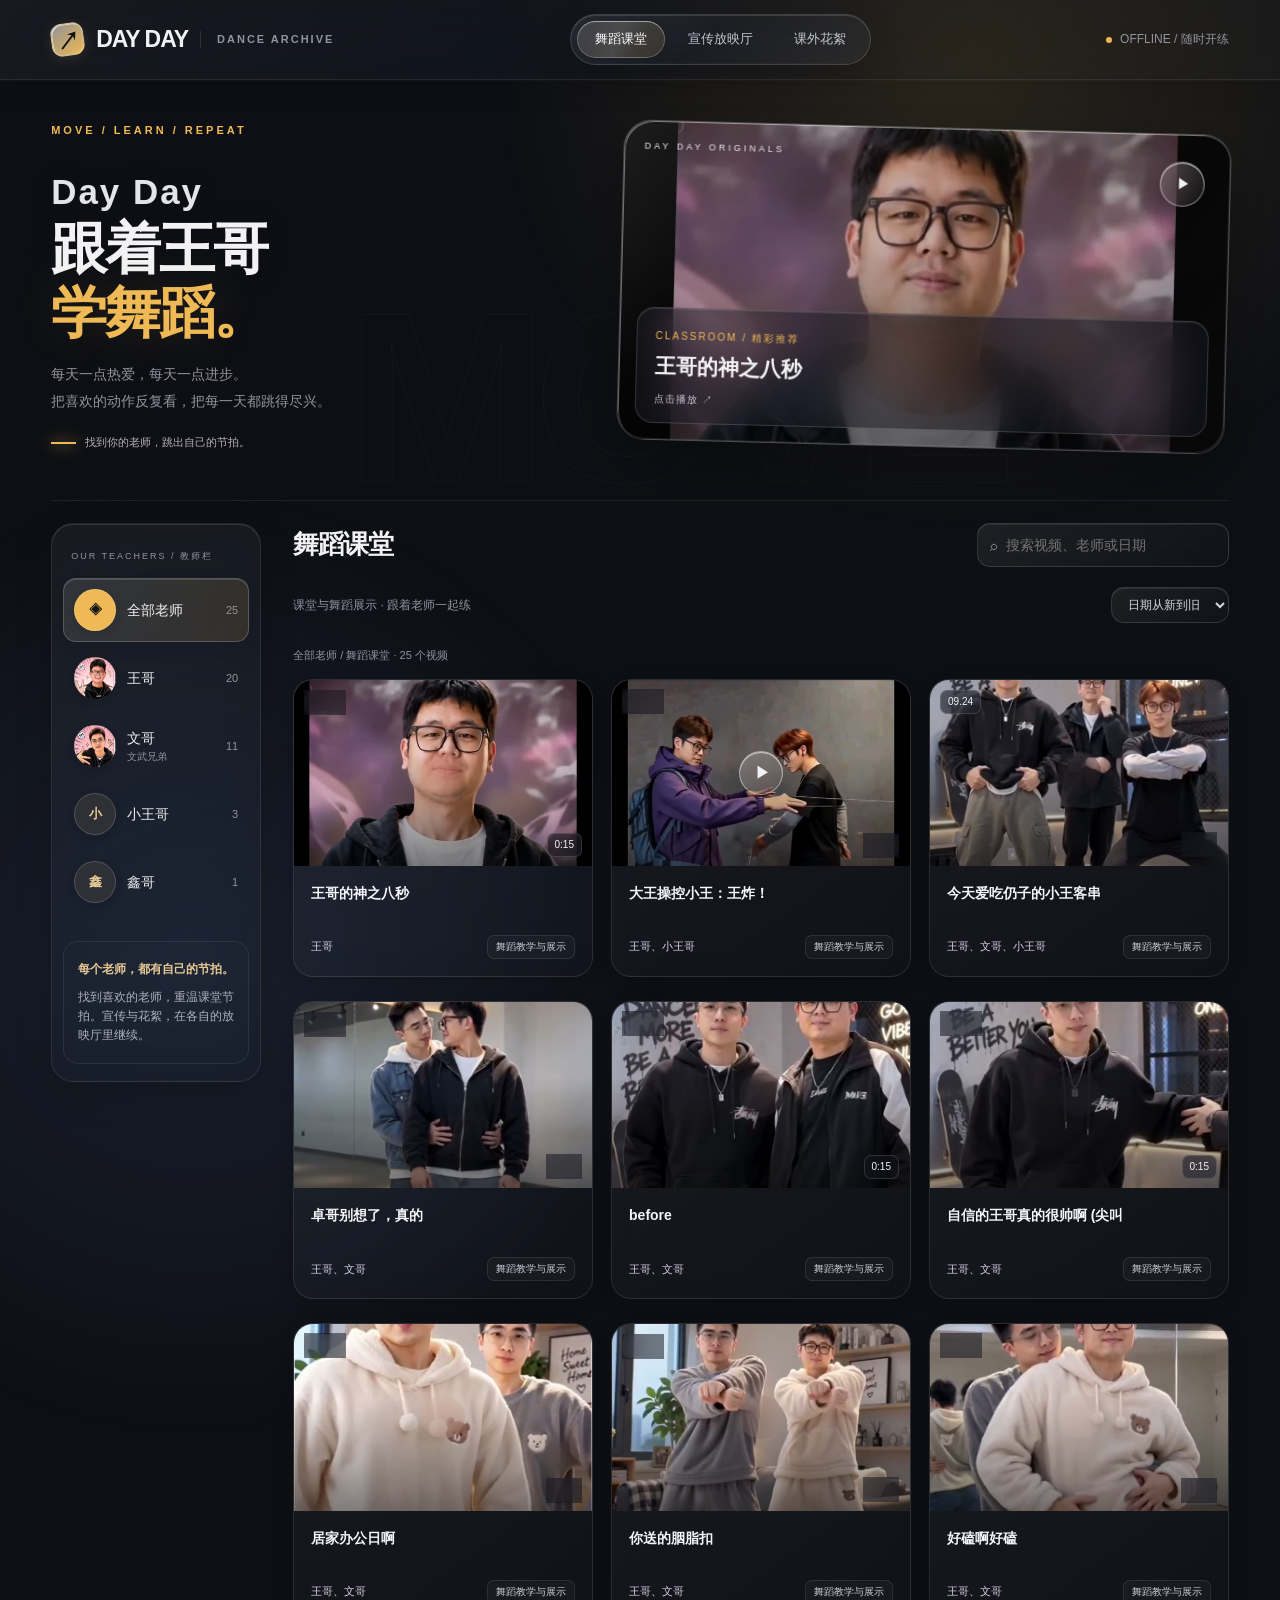
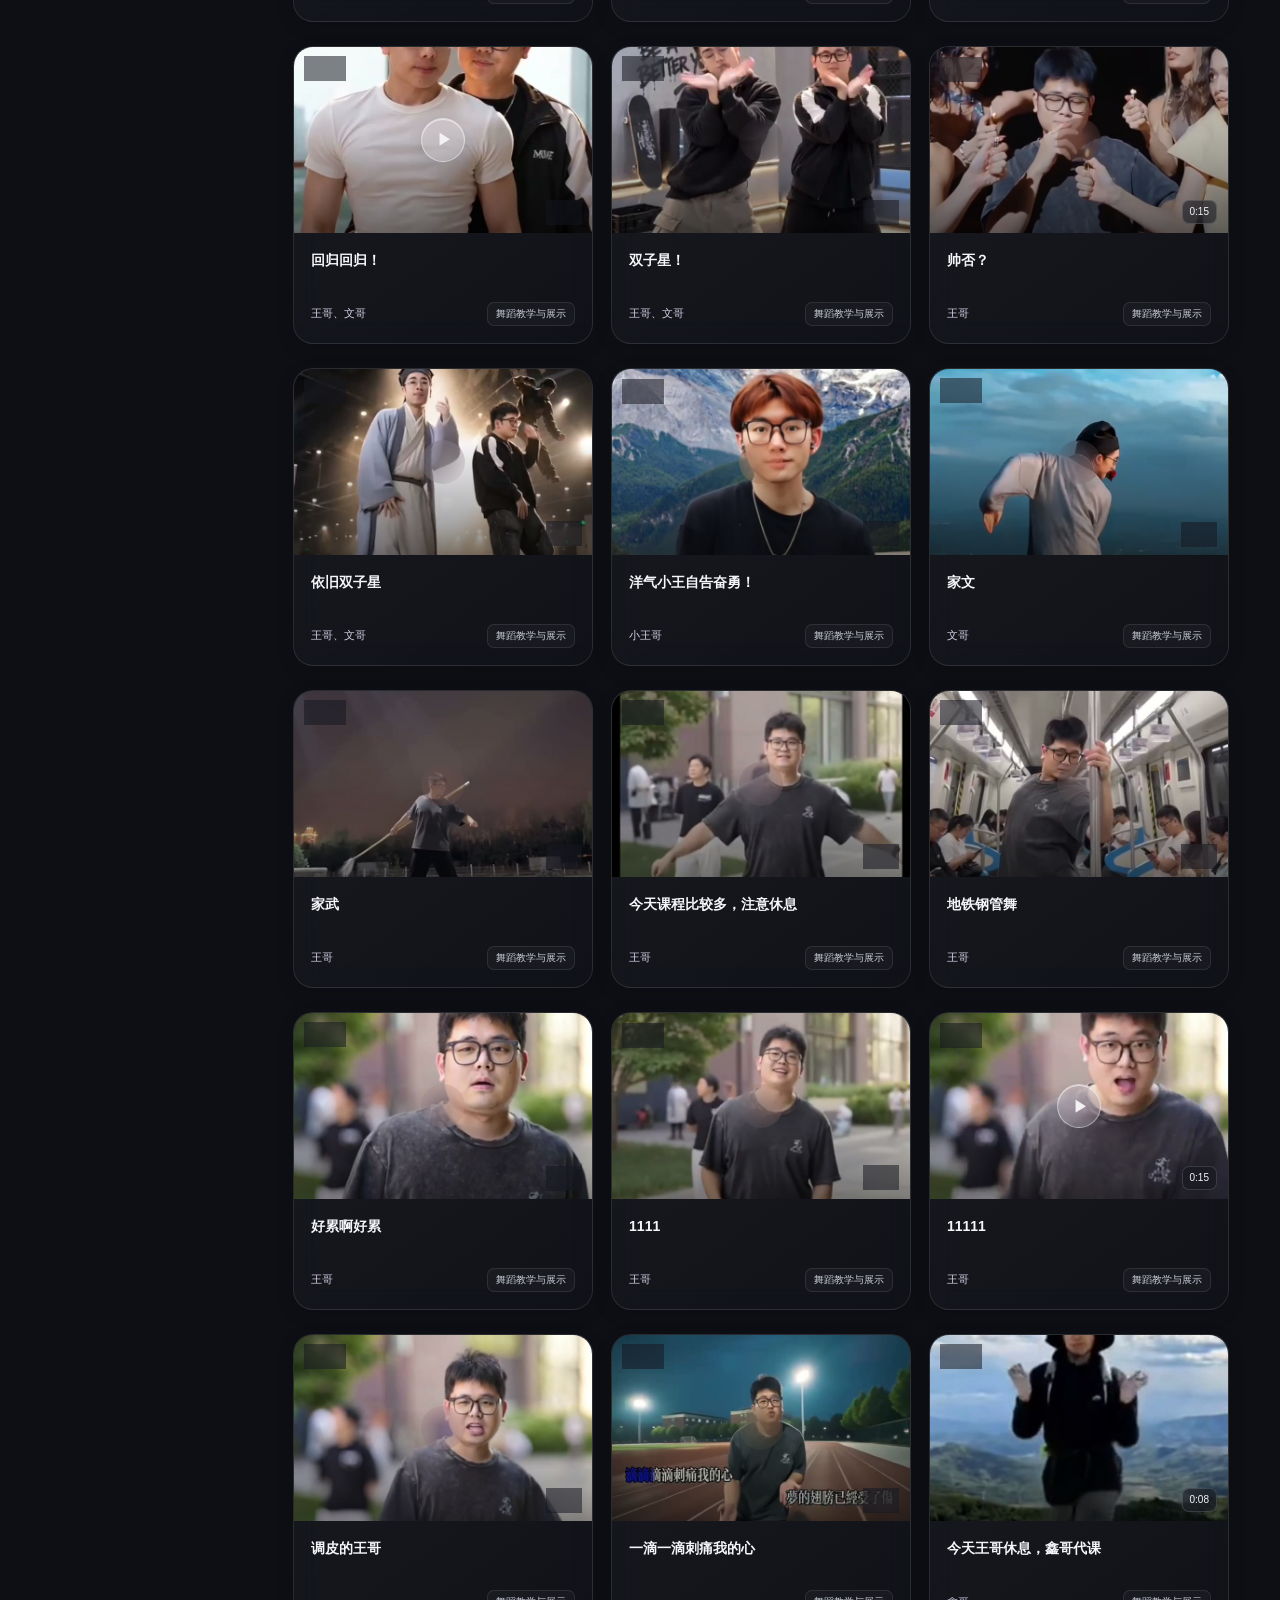
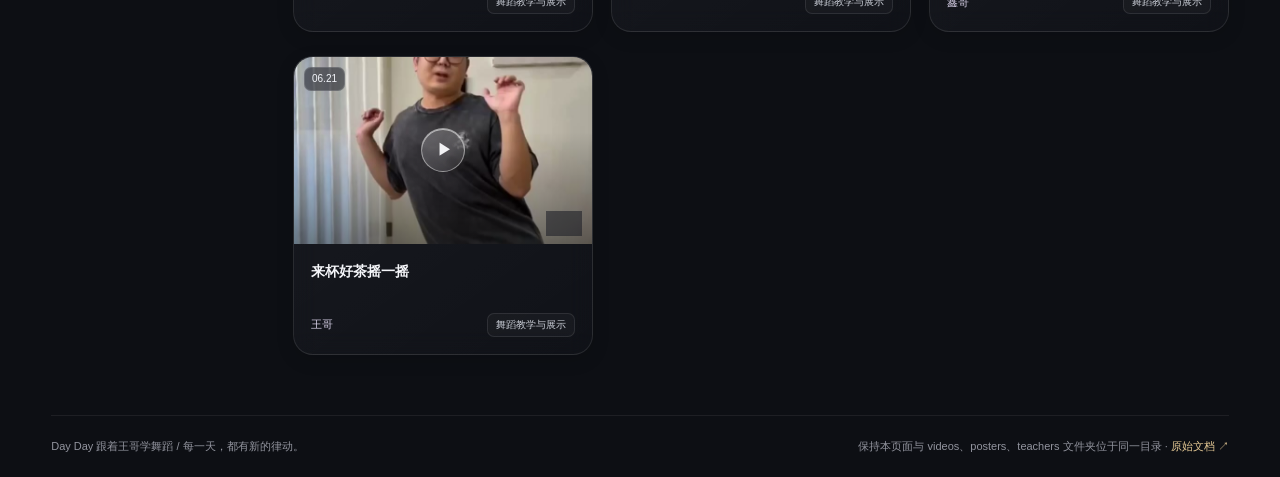
==== index.html @ 5b6cc255 "Add Day Day dance video website and media library" ====
<!doctype html>
<html lang="zh-CN"><head><meta charset="utf-8"><meta name="viewport" content="width=device-width,initial-scale=1,viewport-fit=cover"><meta name="theme-color" content="#101113"><title>Day Day 跟着王哥学舞蹈 · 视频合集</title>
<style>
:root{color-scheme:dark;--bg:#101113;--surface:#191a1e;--line:#303136;--muted:#92949e;--lime:#efb955;--purple:#e5c995}*{box-sizing:border-box}body{margin:0;background:var(--bg);color:#f2f2f4;font:14px/1.6 -apple-system,BlinkMacSystemFont,"PingFang SC","Microsoft YaHei",sans-serif}button,input,select{font:inherit}button,a,input,select{-webkit-tap-highlight-color:transparent}button{cursor:pointer}button:focus-visible,a:focus-visible,input:focus-visible,select:focus-visible{outline:2px solid var(--lime);outline-offset:4px}[hidden]{display:none!important}a{color:inherit;text-decoration:none}button{color:inherit}header{height:80px;border-bottom:1px solid var(--line);display:flex;align-items:center;justify-content:space-between;padding:0 4vw;gap:20px}.brand{font-size:23px;font-weight:900;letter-spacing:-1px;display:flex;align-items:center;gap:12px}.brand-mark{width:33px;height:33px;background:var(--lime);color:#101113;display:grid;place-items:center;transform:rotate(-8deg);border-radius:9px}.brand span:last-child{font-size:11px;letter-spacing:2px;color:var(--muted);border-left:1px solid var(--line);padding-left:16px}.offline{color:var(--muted);font-size:12px}.offline:before{content:"";display:inline-block;background:var(--lime);width:6px;height:6px;border-radius:50%;margin-right:8px;box-shadow:0 0 12px #efb95566}.shell{max-width:1500px;margin:auto;padding:0 4vw}.hero{display:grid;grid-template-columns:1.3fr 1fr;min-height:350px;align-items:center;gap:40px;padding:44px 0}.eyebrow{color:var(--lime);font-size:11px;letter-spacing:3px;font-weight:700}.hero h1{font-size:clamp(40px,5.3vw,76px);line-height:1.12;letter-spacing:-3px;margin:18px 0}.hero h1 em{font-style:normal;color:var(--lime)}.hero p{color:var(--muted);font-size:14px}.hero-art{height:265px;position:relative;border:1px solid #444350;border-radius:20px;overflow:hidden;transform:rotate(2deg);background:#272330}.hero-art img{width:100%;height:100%;object-fit:cover;opacity:.7}.hero-art:after{content:"";position:absolute;inset:0;background:linear-gradient(0deg,#121117dd,transparent 80%)}.art-label{position:absolute;left:23px;bottom:20px;z-index:1}.art-label small{color:var(--lime);letter-spacing:2px}.art-label strong{display:block;font-size:24px}.art-sticker{position:absolute;right:18px;top:18px;z-index:1;background:var(--lime);color:#101113;border-radius:50%;width:69px;height:69px;display:grid;place-content:center;text-align:center;line-height:1.15;font-weight:900;transform:rotate(10deg)}.art-sticker b{font-size:24px}.workspace{display:grid;grid-template-columns:210px minmax(0,1fr);gap:32px;padding:22px 0 60px;border-top:1px solid var(--line)}aside{align-self:start;position:sticky;top:24px}.side-title{color:var(--muted);font-size:10px;letter-spacing:2px;margin:8px 0 15px}.teacher{width:100%;display:flex;align-items:center;gap:11px;border:1px solid transparent;background:transparent;border-radius:10px;padding:10px;text-align:left;margin:4px 0}.teacher:hover{background:#ffffff08}.teacher.active{background:#efb95510;border-color:#efb95555}.avatar{display:grid;place-items:center;width:34px;height:34px;border-radius:50%;background:#2e3036;color:var(--purple);font-size:13px;font-weight:800;flex-shrink:0}.teacher.active .avatar{background:var(--lime);color:#151713}.teacher .count{margin-left:auto;color:var(--muted);font-size:11px}.side-note{margin-top:27px;padding:18px 14px;border:1px solid var(--line);border-radius:12px;color:var(--muted);font-size:12px}.side-note strong{color:var(--purple);display:block;margin-bottom:8px}.side-note p{margin:0}.library-head{display:flex;align-items:center;justify-content:space-between;gap:20px;margin-bottom:20px}.library-head h2{font-size:24px;letter-spacing:-1px;margin:0}.library-head h2 small{font-weight:400;color:var(--muted);font-size:12px;letter-spacing:0;margin-left:10px}.search{background:var(--surface);border:1px solid var(--line);border-radius:8px;display:flex;align-items:center;padding:0 12px;gap:9px;color:var(--muted)}.search input{width:210px;padding:10px 0;background:none;border:0;color:white;outline:none}.filters{display:flex;align-items:center;justify-content:space-between;gap:12px;margin-bottom:24px;flex-wrap:wrap}.chips{display:flex;gap:7px;flex-wrap:wrap}.chip{border:1px solid var(--line);background:transparent;border-radius:7px;padding:6px 12px;font-size:12px;color:#b8b9c1}.chip:hover{border-color:#757680}.chip.active{background:var(--lime);border-color:var(--lime);color:#161812;font-weight:700}.sort{background:var(--surface);border:1px solid var(--line);padding:6px 9px;border-radius:7px;color:#b8b9c1;font-size:12px}.results{display:flex;justify-content:space-between;color:var(--muted);font-size:11px;margin-bottom:14px}.text-btn{background:none;border:0;color:var(--purple);padding:0;font-size:12px}.grid{display:grid;grid-template-columns:repeat(3,minmax(0,1fr));gap:24px 18px}.card{min-width:0;background:var(--surface);border:1px solid #ffffff0c;border-radius:12px;overflow:hidden;transition:transform .2s,border-color .2s}.card:hover{transform:translateY(-4px);border-color:#efb95566}.thumbnail{position:relative;aspect-ratio:16/10;background:#24252a}.launch{width:100%;height:100%;display:block;border:0;padding:0;background:none;position:relative;overflow:hidden}.launch img{display:block;width:100%;height:100%;object-fit:cover;transition:transform .4s}.launch:hover img{transform:scale(1.05)}.launch:after{content:"";position:absolute;inset:0;background:linear-gradient(0deg,#0007,transparent 60%)}.play{position:absolute;left:50%;top:50%;transform:translate(-50%,-50%);display:grid;place-items:center;width:44px;height:44px;background:#10111399;border:1px solid #ffffff80;border-radius:50%;backdrop-filter:blur(6px);z-index:1;font-size:16px;padding-left:3px}.launch:hover .play{background:var(--lime);color:#111;border-color:var(--lime)}.duration{position:absolute;right:10px;bottom:9px;background:#0009;border-radius:4px;padding:1px 6px;font-size:10px;pointer-events:none}.date-label{position:absolute;left:10px;top:10px;border-radius:4px;background:#0009;padding:2px 7px;font-size:10px;pointer-events:none}.fav{position:absolute;right:9px;top:9px;z-index:2;background:#16171bad;border:1px solid #ffffff30;width:29px;height:29px;border-radius:50%;font-size:15px}.fav.saved{background:var(--lime);color:#141610;border-color:var(--lime)}.card-body{padding:14px}.card h3{font-size:14px;margin:0 0 10px;white-space:nowrap;overflow:hidden;text-overflow:ellipsis;font-weight:600}.card-bottom{display:flex;justify-content:space-between;align-items:center;gap:5px;font-size:11px;color:var(--muted)}.teacher-tag{color:var(--purple)}.category-tag{background:#ffffff08;border:1px solid #ffffff0a;border-radius:4px;padding:1px 5px}.edit{border:0;background:none;color:var(--muted);padding:0;font-size:11px}.card details{border-top:1px solid var(--line);padding:9px 14px;color:var(--muted);font-size:11px}.card summary{cursor:pointer}.edit-fields{display:grid;gap:9px;margin-top:12px}.edit-fields label{display:flex;align-items:center;justify-content:space-between;gap:10px}.edit-fields select{max-width:140px;background:#25262c;border:1px solid #41424a;border-radius:4px;color:white;padding:4px;font-size:11px}.empty{padding:70px 20px;text-align:center;border:1px dashed var(--line);border-radius:12px;color:var(--muted)}.empty strong{display:block;color:white;font-size:20px;margin-bottom:10px}.storage-note{color:var(--muted);font-size:11px;margin-top:26px}footer{border-top:1px solid var(--line);padding:22px 0;color:var(--muted);font-size:11px;display:flex;justify-content:space-between;gap:20px}footer a{color:var(--purple)}dialog{padding:0;border:1px solid #44464e;border-radius:16px;background:#17181b;color:white;width:min(1000px,94vw);max-height:94vh}dialog::backdrop{background:#000d;backdrop-filter:blur(12px)}.modal-head{display:flex;align-items:center;justify-content:space-between;padding:16px 20px;gap:15px}.modal-head h2{margin:0;font-size:16px}.close{background:#ffffff0c;border:1px solid var(--line);border-radius:50%;width:32px;height:32px;font-size:21px}.modal-player{width:100%;max-height:66vh;background:black;display:block}.modal-foot{padding:15px 20px;display:flex;justify-content:space-between;align-items:center;gap:15px;color:var(--muted);font-size:12px}.modal-foot a{color:var(--lime)}.error{padding:18px;color:#ffcda9}.toast{position:fixed;bottom:25px;left:50%;transform:translateX(-50%);padding:10px 20px;border:1px solid #efb95588;background:#20251b;color:var(--lime);border-radius:30px;z-index:10;font-size:12px}@media(min-width:1450px){.grid{grid-template-columns:repeat(4,minmax(0,1fr))}}@media(max-width:1100px){.grid{grid-template-columns:repeat(2,minmax(0,1fr))}.workspace{grid-template-columns:175px minmax(0,1fr);gap:22px}.search input{width:150px}.hero{gap:25px}}@media(max-width:720px){header{height:64px}.brand{font-size:20px}.brand span:last-child{display:none}.hero{grid-template-columns:1fr;padding:30px 0;gap:20px}.hero h1{font-size:46px;letter-spacing:-2px}.hero-art{height:180px;transform:none}.workspace{grid-template-columns:1fr;gap:20px}aside{position:static}.teachers{display:flex;overflow-x:auto;gap:6px;padding-bottom:5px}.teacher{width:auto;flex-shrink:0;padding:7px 10px;margin:0;border-color:var(--line)}.avatar{width:25px;height:25px;font-size:11px}.teacher .count{margin-left:1px}.side-note,.side-title{display:none}.library-head{align-items:stretch;flex-direction:column;gap:12px}.search input{width:100%}.grid{gap:16px 12px}.card-body{padding:11px}.card h3{font-size:13px}.card-bottom{font-size:10px;flex-wrap:wrap}.hero p{font-size:12px}.offline{font-size:10px}.modal-foot{flex-wrap:wrap}footer{flex-direction:column;gap:6px}}@media(max-width:390px){.grid{grid-template-columns:1fr}}@media(prefers-reduced-motion:reduce){*{scroll-behavior:auto!important;transition:none!important;transform:none!important}}

body{background:radial-gradient(ellipse at 85% 8%,#72502522,transparent 40%),var(--bg)}.hero h1{font-size:clamp(38px,4.6vw,66px);line-height:1.14;letter-spacing:-2px}.hero-day{font-size:.62em;letter-spacing:1px;color:#ead6b4}.hero-art{border-color:#79613c;background:#2d2419}.teacher.active{background:#efb95510}.hero h1 em{background:linear-gradient(110deg,#ffe9b8,#efb955 60%,#c48a35);background-clip:text;-webkit-background-clip:text;color:transparent}.review-bar{display:flex;flex-wrap:wrap;align-items:center;gap:10px;margin-bottom:20px;padding:14px;border:1px solid #efb95533;border-radius:10px;background:#efb95507}.review-bar p{flex:1 1 230px;margin:0;color:var(--muted);font-size:12px}.review-bar strong{color:#e5c995}.review-actions{display:flex;gap:8px;flex-wrap:wrap}.video-id{font:10px/1.5 ui-monospace,monospace;letter-spacing:.4px;color:var(--muted);margin-bottom:6px}.results{gap:12px}.review-bar .chip[aria-pressed="true"]{background:var(--lime);color:#161812}

.avatar{overflow:hidden;width:42px;height:42px}.teacher-photo{width:100%;height:100%;object-fit:cover;object-position:center 30%;display:block}.teacher-name small{display:block;color:var(--muted);font-size:10px;font-weight:400}.teacher-name{line-height:1.5}.teacher-checks{border:0;padding:0;margin:0;display:grid;grid-template-columns:1fr 1fr;gap:7px}.teacher-checks legend{font-size:11px;color:var(--muted);margin-bottom:9px}.edit-fields .teacher-check{justify-content:flex-start;gap:7px;cursor:pointer;padding:7px 5px;border:1px solid var(--line);border-radius:6px;background:#ffffff04}.teacher-check:has(input:checked){border-color:#efb95580;background:#efb95510;color:#f4d19a}.teacher-check input{accent-color:var(--lime);width:14px;height:14px;margin:0;flex-shrink:0}.choice-avatar{width:25px;height:25px;border-radius:50%;overflow:hidden;display:grid;place-items:center;background:#33303a;color:var(--purple);flex-shrink:0}.selection-hint{font-size:10px;color:var(--muted)}.save-teachers{width:100%;padding:8px}.unconfirmed{font-size:9px;color:#c5a06b;white-space:nowrap}.teacher-tag{white-space:normal}@media(max-width:720px){.avatar{width:32px;height:32px}.teacher-checks{grid-template-columns:1fr}.teacher-name small{font-size:9px}}

.view-tabs{display:flex;gap:10px;margin:0 0 25px}.view-tabs .chip{padding:9px 18px}.view-tabs span{font-size:10px;margin-left:5px}.queue-heading{display:flex;justify-content:space-between;gap:15px;align-items:center;margin-bottom:22px}.queue-heading h2{margin:0;font-size:24px}.queue-heading p{color:var(--muted);font-size:12px;margin:5px 0}.classify-layout{display:grid;grid-template-columns:230px minmax(0,1fr);gap:20px}.review-queue{max-height:850px;overflow:auto;display:flex;flex-direction:column;gap:8px}.queue-item{display:flex;gap:10px;align-items:center;border:1px solid var(--line);background:var(--surface);border-radius:9px;padding:8px;text-align:left;width:100%}.queue-item.selected{border-color:var(--lime);background:#efb95512}.queue-item img{width:60px;height:55px;object-fit:cover;border-radius:5px;flex-shrink:0}.queue-item span{min-width:0}.queue-item small{display:block;color:var(--muted);font-size:10px}.queue-item strong{display:block;font-size:12px;overflow:hidden;white-space:nowrap;text-overflow:ellipsis;max-width:130px}.review-detail{padding:18px;border:1px solid var(--line);border-radius:12px;background:var(--surface);min-width:0}.review-detail video{width:100%;height:300px;max-height:45vh;background:#000;border-radius:8px;object-fit:contain}.review-detail h3{font-size:18px;margin:14px 0 4px}.review-teachers{border:0;padding:0;margin:20px 0}.review-teachers legend{font-weight:600;font-size:13px;margin-bottom:10px}.review-teachers legend small,.type-label small{color:var(--muted);font-size:11px;margin-left:8px}.review-teachers>div{display:grid;grid-template-columns:1fr 1fr;gap:8px}.review-teachers .teacher-check{display:flex;align-items:center;gap:9px;padding:10px;border:1px solid var(--line);border-radius:7px;cursor:pointer}.type-label{display:block;font-size:13px;font-weight:600;margin:18px 0 9px}.review-detail select,.custom-type input{background:#111215;border:1px solid #464037;border-radius:7px;padding:10px;color:#f4eee3;width:100%}.custom-type{display:flex;gap:8px;margin-top:10px}.custom-type input{min-width:0;font-size:12px}.custom-type button{white-space:nowrap}.review-controls{display:flex;justify-content:space-between;gap:10px;margin-top:18px}.review-controls button{padding:10px 14px}#reviewMessage{font-size:12px;color:#ffc384}.edit-classification{width:100%;border:0;border-top:1px solid var(--line);padding:10px 14px;background:#efb95508;color:var(--lime);font-size:11px;text-align:left;cursor:pointer}@media(max-width:1100px){.classify-layout{grid-template-columns:1fr}.review-queue{max-height:210px;display:grid;grid-template-columns:1fr 1fr}.queue-item strong{max-width:150px}}@media(max-width:720px){.review-detail video{height:250px}.queue-item strong{max-width:100px}.queue-item img{width:40px;height:45px}.review-detail{padding:13px}.review-controls{flex-wrap:wrap}}

.inline-classification{border-top:1px solid var(--line);padding:16px;display:grid;gap:17px}.inline-classification fieldset{min-width:0}.inline-classification legend{color:#e5c995;font-size:12px;margin-bottom:10px;font-weight:600}.inline-classification .teacher-check{display:flex;align-items:center;gap:7px;padding:8px 6px;cursor:pointer;border:1px solid var(--line);border-radius:7px;font-size:12px}.inline-types{margin:0;padding:0;border:0}.type-options{display:flex;gap:7px;flex-wrap:wrap}.type-choice{cursor:pointer;position:relative}.type-choice input{position:absolute;opacity:0;width:1px;height:1px}.type-choice span{display:block;border:1px solid var(--line);border-radius:6px;padding:6px 9px;font-size:11px;color:#b8b9c1}.type-choice input:checked+span{border-color:var(--lime);color:var(--lime);background:#efb95512}.type-choice input:focus-visible+span{outline:2px solid var(--lime);outline-offset:2px}.save-classification{width:100%;padding:10px}.card-message{font-size:11px;color:var(--lime);margin:0;min-height:18px}.classification-help{color:var(--muted);font-size:13px}.classification-grid{grid-template-columns:repeat(2,minmax(0,1fr));margin-top:22px;align-items:start}.grid{align-items:start}.inline-classification .teacher-checks{grid-template-columns:1fr 1fr}.card:hover{transform:none}@media(min-width:1450px){.classification-grid{grid-template-columns:repeat(3,minmax(0,1fr))}}@media(max-width:720px){.classification-grid,.grid{grid-template-columns:1fr}.inline-classification{padding:16px}.inline-classification .teacher-check{padding:10px}.type-choice span{padding:9px 12px}}

.inline-title-label{display:grid;gap:9px;color:#e5c995;font-size:12px;font-weight:600}.inline-title{width:100%;min-width:0;border:1px solid #5c4b32;background:#111215;border-radius:7px;color:#fff2da;padding:11px;font-size:14px;font-weight:400}.classification-grid .card h3{white-space:normal}.classification-grid .thumbnail{aspect-ratio:16/9}

.collection{margin:0 0 38px}.collection-heading{display:flex;gap:12px;align-items:baseline;margin:8px 0 17px;border-left:3px solid var(--lime);padding-left:12px}.collection-heading h2{font-size:19px;margin:0}.collection-heading span{font-size:11px;color:var(--muted)}.card h3{font-size:14px;line-height:1.5;white-space:normal;min-height:42px}.chips small{margin-left:3px;opacity:.65}.grid{grid-template-columns:repeat(3,minmax(0,1fr))}@media(min-width:1450px){.grid{grid-template-columns:repeat(4,minmax(0,1fr))}}@media(max-width:1100px){.grid{grid-template-columns:repeat(2,minmax(0,1fr))}}@media(max-width:520px){.grid{grid-template-columns:1fr}}

:root{--scene-accent:#efb955;--scene-glow:#efb95522}body{--lime:var(--scene-accent);transition:background-color .4s;background:radial-gradient(ellipse at 85% 5%,var(--scene-glow),transparent 45%),var(--bg)}body[data-scene="films"]{--scene-accent:#b8a1ff;--scene-glow:#8c66ee24}body[data-scene="moments"]{--scene-accent:#78dec7;--scene-glow:#3cbaa022}header{position:relative;z-index:2}.scene-nav{display:flex;gap:5px;background:#ffffff05;border:1px solid #ffffff12;border-radius:30px;padding:5px}.scene-nav a{padding:8px 18px;border-radius:24px;font-size:13px;color:#999ba4;transition:color .2s,background .25s,box-shadow .25s}.scene-nav a.active{color:var(--lime);background:var(--scene-glow);box-shadow:inset 0 0 0 1px var(--scene-accent)}.scene-nav a:hover{color:white}.hero{position:relative;isolation:isolate;grid-template-columns:1fr 1.15fr;min-height:420px;padding:38px 0 44px}.hero h1{font-size:clamp(40px,4.4vw,65px);margin:13px 0 16px}.hero h1 em{background:none;color:var(--lime)}.hero p{line-height:1.9;max-width:430px}.hero-bottom{display:flex;align-items:center;gap:9px;color:#b6b4bb;font-size:11px;margin-top:20px}.live-line{width:25px;height:2px;background:var(--lime);box-shadow:0 0 15px var(--lime);animation:pulse-line 3s ease-in-out infinite}.hero-watermark{position:absolute;left:25%;bottom:-20px;font-size:clamp(100px,19vw,260px);font-weight:900;line-height:1;letter-spacing:-15px;color:transparent;-webkit-text-stroke:1px #ffffff08;z-index:-1;pointer-events:none;user-select:none}.hero-art{height:320px;display:block;padding:0;cursor:pointer;text-align:left;transform:rotate(1.5deg);border:1px solid #ffffff25;background:#15151b;box-shadow:0 20px 70px #0008;transition:transform .4s,box-shadow .4s,border-color .4s;animation:hero-arrive .65s ease both}.hero-art img{opacity:.8;transition:transform .8s,opacity .6s}.hero-art:hover{transform:rotate(0deg) translateY(-4px);border-color:var(--lime);box-shadow:0 20px 70px #0008,0 0 35px var(--scene-glow)}.hero-art:hover img{transform:scale(1.035);opacity:1}.art-label{right:20px}.art-label strong{font-size:23px;margin-top:4px}.art-label small{font-size:10px}.hero-action{display:block;font-size:10px;color:#c8c6d0;letter-spacing:1px;margin-top:8px}.film-corner{position:absolute;left:20px;top:18px;font-size:9px;letter-spacing:3px;z-index:1;color:#eae8ef}.hero-play-icon{position:absolute;z-index:1;right:25px;top:27px;width:45px;height:45px;border:1px solid #ffffff70;border-radius:50%;display:grid;place-items:center;padding-left:3px;background:#0005;backdrop-filter:blur(8px);transition:background .25s,color .25s}.hero-art:hover .hero-play-icon{background:var(--lime);color:#16141c}.workspace{border-top-color:#ffffff16}.workspace.full-width{grid-template-columns:1fr}.full-width .scene-grid{grid-template-columns:repeat(3,minmax(0,1fr))}.section-note{color:var(--muted);font-size:12px}.library-head h2{font-size:26px}.scene-grid .card{animation:card-arrive .45s ease both;animation-delay:var(--card-delay);transition:transform .25s,border-color .25s,box-shadow .25s}.scene-grid .card:hover{transform:translateY(-6px);border-color:var(--lime);box-shadow:0 12px 32px #0005,0 0 18px var(--scene-glow)}.card:focus-within{border-color:var(--lime)}.launch:hover .play{background:var(--lime)}.play{transition:background .25s,transform .25s,color .25s}.launch:hover .play{transform:translate(-50%,-50%) scale(1.1)}body[data-scene="films"] .thumbnail{aspect-ratio:16/9}body[data-scene="films"] .scene-grid{grid-template-columns:repeat(2,minmax(0,1fr))}body[data-scene="films"] .card:first-child{grid-column:1/-1;display:grid;grid-template-columns:1.4fr 1fr}body[data-scene="films"] .card:first-child .card-body{display:flex;flex-direction:column;justify-content:center;padding:32px}body[data-scene="films"] .card:first-child h3{font-size:25px;min-height:auto;margin-bottom:20px}body[data-scene="moments"] .thumbnail{aspect-ratio:4/3}body[data-scene="moments"] .category-tag{background:#78dec712;color:#9aead8}.teacher.active{border-color:var(--lime);background:var(--scene-glow)}dialog[open]{animation:dialog-arrive .25s ease both}dialog::backdrop{animation:backdrop-arrive .25s ease both}.brand-mark{background:var(--lime);transition:background .3s}.offline:before{background:var(--lime);box-shadow:0 0 12px var(--scene-glow)}@keyframes card-arrive{from{opacity:0;transform:translateY(16px)}to{opacity:1;transform:translateY(0)}}@keyframes hero-arrive{from{opacity:0;translate:0 12px}to{opacity:1;translate:0 0}}@keyframes dialog-arrive{from{opacity:0;transform:translateY(12px) scale(.98)}to{opacity:1;transform:translateY(0) scale(1)}}@keyframes backdrop-arrive{from{opacity:0}to{opacity:1}}@keyframes pulse-line{50%{opacity:.45;box-shadow:0 0 4px var(--lime)}}@media(max-width:900px){header{flex-wrap:wrap;height:auto;padding:16px 4vw;gap:14px}.offline{display:none}.scene-nav a{padding:7px 13px}.hero-art{height:280px}.full-width .scene-grid{grid-template-columns:repeat(2,minmax(0,1fr))}}@media(max-width:720px){.scene-nav{margin-left:auto}.scene-nav a{font-size:11px;padding:7px 9px}.hero{grid-template-columns:1fr;min-height:0;gap:22px;padding:28px 0}.hero h1{font-size:43px}.hero-art{height:240px;transform:none}.hero-watermark{left:10%;bottom:10px;letter-spacing:-7px}.hero-bottom{margin-top:12px}.full-width .scene-grid{grid-template-columns:repeat(2,minmax(0,1fr))}body[data-scene="films"] .card:first-child{display:block}body[data-scene="films"] .card:first-child .card-body{padding:16px}body[data-scene="films"] .card:first-child h3{font-size:18px}}@media(max-width:480px){header{justify-content:center}.scene-nav{margin:0;width:100%;justify-content:center}.scene-nav a{flex:1;text-align:center}.brand span:last-child{display:inline}.full-width .scene-grid,body[data-scene="films"] .scene-grid{grid-template-columns:1fr}}@media(prefers-reduced-motion:reduce){*,*::before,*::after{animation:none!important;transition:none!important;scroll-behavior:auto!important}.scene-grid .card,.hero-art{opacity:1}}
</style><style id="liquid-glass-theme">
/* Translucent surfaces, edge reflections and ambient color. */
body{isolation:isolate;background:#0d0f14;--glass-border:rgba(255,255,255,.16);--glass-shadow:0 12px 36px #00000030,inset 0 1px 0 #ffffff20,inset 0 -1px 0 #ffffff05;--text-sub:#b0b3bf}
body::before,body::after{content:"";position:fixed;pointer-events:none;z-index:-1;border-radius:50%;width:min(80vw,1050px);height:min(80vw,1050px);will-change:transform}
body::before{top:-35vw;right:-15vw;background:radial-gradient(circle,var(--scene-glow) 0%,transparent 65%);animation:glass-drift 24s ease-in-out infinite alternate}
body::after{bottom:-45vw;left:-25vw;background:radial-gradient(circle,#6b88c623 0%,transparent 66%);animation:glass-drift 30s ease-in-out infinite alternate-reverse}
header{position:sticky;top:0;z-index:5;border-bottom:1px solid #ffffff13;background:linear-gradient(135deg,#ffffff0c,#161a237a 45%,#ffffff05);backdrop-filter:blur(28px) saturate(150%);-webkit-backdrop-filter:blur(28px) saturate(150%);box-shadow:0 1px 0 #ffffff06,0 8px 30px #00000015}
.brand-mark{background:linear-gradient(145deg,#fff8,var(--lime));box-shadow:inset 1px 1px 0 #ffffffa0,inset -1px -1px 0 #ffffff25,0 3px 14px var(--scene-glow);border:1px solid #ffffff44;border-radius:11px}
.scene-nav{position:relative;isolation:isolate;padding:6px;gap:5px;border-radius:30px;border:1px solid #ffffff23;background:linear-gradient(140deg,#ffffff16,#ffffff05 45%,#ffffff0c);box-shadow:var(--glass-shadow);backdrop-filter:blur(18px) saturate(160%);-webkit-backdrop-filter:blur(18px) saturate(160%)}
.scene-nav a{position:relative;overflow:hidden;transition:color .25s,background .35s,box-shadow .35s,transform .25s;color:#c5c7d0}
.scene-nav a.active{background:linear-gradient(135deg,#ffffff24,var(--scene-glow));border-radius:24px;box-shadow:inset 0 1px 0 #ffffff65,inset 0 -1px 0 #ffffff12,0 3px 10px #0002;color:#fff}
.scene-nav a.active::after{content:"";position:absolute;inset:0;pointer-events:none;border:1px solid #ffffff32;border-radius:inherit;background:linear-gradient(112deg,transparent 15%,#ffffff12 46%,transparent 70%)}
.scene-nav a:hover{background-color:#ffffff0c;transform:translateY(-1px)}
.hero-copy{animation:glass-copy-in .65s ease both}.hero-day{color:#e3e5ec;letter-spacing:2px}.hero h1{text-shadow:0 2px 30px #0002}.hero h1 em{text-shadow:0 0 48px var(--scene-glow)}
.hero-art{border-radius:28px;border:1px solid #ffffff30;background:linear-gradient(145deg,#ffffff18,#ffffff04);box-shadow:0 25px 70px #0005,inset 0 1px 0 #ffffff55;overflow:hidden}
.hero-art::before{content:"";position:absolute;inset:0;z-index:2;border-radius:inherit;pointer-events:none;box-shadow:inset 1px 1px 0 #ffffff65,inset -1px -1px 0 #ffffff1a;background:linear-gradient(125deg,#ffffff15,transparent 25%,transparent 75%,#ffffff06)}
.hero-art .art-label{left:17px;right:17px;bottom:16px;z-index:3;padding:15px 18px;border-radius:18px;background:linear-gradient(130deg,#1b1c257d,#10131b9e);border:1px solid #ffffff27;backdrop-filter:blur(22px) saturate(130%);-webkit-backdrop-filter:blur(22px) saturate(130%);box-shadow:inset 0 1px 0 #ffffff18,0 8px 25px #0002}
.hero-art:after{background:linear-gradient(0deg,#0007,transparent 65%)}.hero-art .art-label strong{font-size:21px}.hero-art:hover{box-shadow:0 24px 70px #0007,0 0 35px var(--scene-glow)}
.hero-play-icon,.play{background:linear-gradient(135deg,#ffffff34,#ffffff0a);border-color:#ffffff70;box-shadow:inset 0 1px 0 #ffffff90,0 5px 20px #0002;backdrop-filter:blur(16px) saturate(150%);-webkit-backdrop-filter:blur(16px) saturate(150%)}
.hero-play-icon{z-index:3}.launch:hover .play,.hero-art:hover .hero-play-icon{background:linear-gradient(135deg,#ffffffa0,var(--lime));color:#11151c;border-color:#ffffffb0}
#teacherAside{padding:17px 11px;background:linear-gradient(150deg,#ffffff0d,#ffffff03);border:1px solid #ffffff16;border-radius:22px;box-shadow:var(--glass-shadow);backdrop-filter:blur(18px) saturate(135%);-webkit-backdrop-filter:blur(18px) saturate(135%);top:104px}
.side-title{font-size:9px;padding:0 8px}.teacher{border-radius:13px;transition:background .25s,border-color .25s,box-shadow .25s}.teacher:hover{background:#ffffff09}.teacher.active{border-color:#ffffff30;background:linear-gradient(120deg,#ffffff1c,var(--scene-glow));box-shadow:inset 0 1px 0 #ffffff25,0 5px 15px #0001}.avatar{box-shadow:inset 0 0 0 1px #ffffff2b,0 3px 10px #0002}.side-note{border-color:#ffffff13;background:#ffffff03;border-radius:15px;color:#aeb2bd}
.search,.sort{border:1px solid #ffffff22;background:linear-gradient(140deg,#ffffff12,#ffffff05);border-radius:13px;box-shadow:inset 0 1px 0 #ffffff14;backdrop-filter:blur(16px);-webkit-backdrop-filter:blur(16px)}.search{transition:border-color .25s,box-shadow .25s}.search:focus-within{border-color:#ffffff55;box-shadow:0 0 0 3px var(--scene-glow),inset 0 1px 0 #ffffff20}.search input{color:#f5f6fa}.sort{color:#d5d8e0;padding:9px 12px}.sort option{background:#20232c;color:#fff}
.scene-grid .card{border:1px solid #ffffff19;border-radius:20px;background:linear-gradient(145deg,#ffffff0d,#ffffff04);box-shadow:0 5px 18px #0002,inset 0 1px 0 #ffffff10;backdrop-filter:blur(12px) saturate(125%);-webkit-backdrop-filter:blur(12px) saturate(125%);transition:transform .3s cubic-bezier(.2,.8,.2,1),border-color .3s,box-shadow .3s}
.scene-grid .card:hover{transform:translateY(-5px);border-color:#ffffff50;box-shadow:0 18px 42px #0004,inset 0 1px 0 #ffffff44,0 0 26px var(--scene-glow)}
.card-body{padding:17px}.card h3{color:#f5f6fa}.card-bottom{color:#b8bdc8}.teacher-tag{color:#d9d2e9}.category-tag{border:1px solid #ffffff18;background:#ffffff08;padding:3px 8px;border-radius:7px;color:#c9cdd6;font-size:10px}.date-label,.duration{border:1px solid #ffffff24;background:#15182188;backdrop-filter:blur(12px);-webkit-backdrop-filter:blur(12px);border-radius:7px;color:#f2f4fa;padding:3px 7px}
#playerDialog{background:linear-gradient(145deg,#303440db,#151821ed);border:1px solid #ffffff35;border-radius:25px;box-shadow:0 35px 110px #0009,inset 0 1px 0 #ffffff55;backdrop-filter:blur(32px) saturate(150%);-webkit-backdrop-filter:blur(32px) saturate(150%)}#playerDialog::backdrop{background:#060911aa;backdrop-filter:blur(14px);-webkit-backdrop-filter:blur(14px)}.modal-head{padding:18px 22px;border-bottom:1px solid #ffffff12}.close{background:linear-gradient(135deg,#ffffff1f,#ffffff08);border:1px solid #ffffff30;box-shadow:inset 0 1px 0 #ffffff30;transition:background .2s,transform .2s}.close:hover{background:#ffffff28;transform:rotate(8deg)}.modal-foot{padding:18px 22px}.empty{background:#ffffff05;border-style:solid;border-color:#ffffff18;backdrop-filter:blur(16px);-webkit-backdrop-filter:blur(16px);border-radius:20px}.chip{background:#ffffff0c;border-color:#ffffff24;border-radius:12px}.chip.active{background:linear-gradient(135deg,#ffffffb0,var(--lime));box-shadow:inset 0 1px 0 #fffa}footer{border-color:#ffffff12}
@keyframes glass-drift{from{transform:translate3d(0,0,0) scale(1)}to{transform:translate3d(-5vw,7vh,0) scale(1.1)}}@keyframes glass-copy-in{from{opacity:0;transform:translateY(10px)}to{opacity:1;transform:translateY(0)}}
@supports not ((backdrop-filter:blur(1px)) or (-webkit-backdrop-filter:blur(1px))){header{background:#181c26f5}.scene-nav,#teacherAside,.search,.sort,.scene-grid .card{background:#20242ef5}.hero-art .art-label{background:#171c29ee}#playerDialog{background:#202530}}
@media(max-width:720px){header{position:relative}.scene-nav{backdrop-filter:blur(12px);-webkit-backdrop-filter:blur(12px)}#teacherAside{padding:10px;border-radius:18px;backdrop-filter:blur(12px);-webkit-backdrop-filter:blur(12px)}.scene-grid .card{backdrop-filter:none;-webkit-backdrop-filter:none;background:linear-gradient(140deg,#252935e8,#191e29e8)}.hero-art{border-radius:23px}.hero-art .art-label{padding:12px 14px;border-radius:15px}.hero-art .art-label strong{font-size:17px}.hero-art .art-label small{font-size:8px}.hero-art{height:260px}.hero-copy{animation-duration:.4s}}
@media(prefers-reduced-transparency:reduce){header,.scene-nav,#teacherAside,.search,.sort,.scene-grid .card,.hero-art .art-label,#playerDialog{backdrop-filter:none;-webkit-backdrop-filter:none;background:#202530}.hero-play-icon,.play{background:#252b3c}.date-label,.duration{background:#161d2a}}
@media(prefers-reduced-motion:reduce){body::before,body::after{animation:none;will-change:auto}.hero-copy{animation:none}.scene-grid .card:hover{transform:none}}

</style><style id="mobile-responsive-layout">
/* Responsive sizing and touch controls. */
html{-webkit-text-size-adjust:100%;scroll-padding-top:100px}body{min-width:0}.shell{width:100%}.workspace>main,.workspace>aside,.hero>div{min-width:0}.library-head{min-width:0}.search{min-width:0}.search input{min-width:0}.scene-nav a{white-space:nowrap}.card-body,.modal-head,.modal-foot{overflow-wrap:anywhere}.modal-head h2{min-width:0;line-height:1.5}.close{flex-shrink:0}.modal-player{height:auto;object-fit:contain}#playerDialog{max-width:calc(100vw - 24px);max-height:92vh;max-height:92dvh}.modal-player{max-height:65vh;max-height:65dvh}.modal-foot{gap:10px}.modal-foot a{white-space:nowrap}
@media(max-width:1024px){.workspace{gap:20px}.hero{gap:26px}.art-label strong{overflow-wrap:anywhere}}
@media(max-width:720px){html{scroll-padding-top:12px}header{padding-left:max(16px,env(safe-area-inset-left));padding-right:max(16px,env(safe-area-inset-right))}.shell{padding-left:max(16px,env(safe-area-inset-left));padding-right:max(16px,env(safe-area-inset-right))}.workspace{margin-top:8px;padding-top:18px;gap:22px}.hero{gap:24px}.hero-art{height:auto;aspect-ratio:16/10;width:100%}.hero-art img{position:absolute;inset:0}.hero h1{font-size:clamp(36px,8vw,48px)}.hero-bottom{font-size:10px;line-height:1.7}.hero-watermark{max-width:100%;overflow:hidden}.scene-nav{max-width:100%}.scene-nav a{min-height:44px;display:flex;align-items:center;justify-content:center}.teachers{width:100%;max-width:100%;overflow-x:auto;overscroll-behavior-x:contain;scrollbar-width:thin;scrollbar-color:#ffffff33 transparent;scroll-snap-type:x proximity;padding:1px 1px 8px}.teacher{scroll-snap-align:start;min-height:48px;flex:0 0 auto}.side-note{display:none}.library-head{gap:14px}.library-head h2{font-size:23px}.search{width:100%}.search input{font-size:16px;min-height:44px;width:100%}.sort{font-size:14px;min-height:44px;max-width:100%}.filters{margin-bottom:17px;gap:12px}.section-note{flex:1 1 160px;line-height:1.7}.card-body{padding:16px}.card h3{font-size:15px;min-height:0}.card-bottom{margin-top:12px;font-size:12px}.category-tag{font-size:10px}.scene-grid{gap:18px 14px}.hero-play-icon,.play{min-width:44px;min-height:44px}.modal-head{padding:13px 15px;align-items:flex-start}.modal-head h2{font-size:15px;padding-top:8px}.close{width:44px;height:44px}.modal-foot{padding:14px 16px;flex-wrap:wrap;font-size:12px}.modal-foot a{min-height:44px;display:inline-flex;align-items:center}#playerDialog{width:calc(100vw - 20px);max-width:calc(100vw - 20px);border-radius:20px}.modal-player{max-height:61dvh}footer{padding-bottom:max(24px,env(safe-area-inset-bottom));line-height:1.9}}
@media(max-width:480px){header{gap:12px;padding-top:max(14px,env(safe-area-inset-top))}.scene-nav{width:100%;gap:2px;padding:4px}.scene-nav a{padding:8px 9px;font-size:12px;flex:1}.brand{font-size:21px}.brand span:last-child{font-size:9px;padding-left:12px}.hero{padding:24px 0 28px}.hero p{font-size:12px}.hero-art{aspect-ratio:4/3}.hero-art .art-label{left:12px;right:12px;bottom:12px}.hero-art .art-label strong{font-size:17px}.hero-action{font-size:10px}.film-corner{left:16px;font-size:8px}.hero-play-icon{right:16px;top:16px}.workspace.full-width .scene-grid,.scene-grid,body[data-scene="films"] .scene-grid{grid-template-columns:minmax(0,1fr)}.section-note{font-size:11px}.sort{padding:9px}.results{font-size:11px}.teacher-name{font-size:13px}}
@media(orientation:landscape) and (max-height:550px){#playerDialog{max-height:96dvh}.modal-player{max-height:calc(96dvh - 130px)}.modal-head{padding:8px 14px}.modal-foot{padding:5px 14px}.hero-art{max-height:280px}}
@media(hover:none){.scene-grid .card:hover{transform:none}.hero-art:hover{transform:none}.launch:hover img{transform:none}.scene-nav a:hover{transform:none}.scene-grid .card:active{border-color:#ffffff60}.launch:active .play{background:var(--lime);color:#16141c}}

</style><style id="close-button-alignment">
#closePlayer{display:grid;place-items:center;padding:0;line-height:1;appearance:none;-webkit-appearance:none}#closePlayer svg{display:block;pointer-events:none}
</style></head><body>
<header><a class="brand" href="#"><span class="brand-mark">↗</span>DAY DAY<span>DANCE ARCHIVE</span></a><nav class="scene-nav" aria-label="内容页面"><a href="#classroom" data-scene-link="classroom">舞蹈课堂</a><a href="#films" data-scene-link="films">宣传放映厅</a><a href="#moments" data-scene-link="moments">课外花絮</a></nav><div class="offline">OFFLINE / 随时开练</div></header>
<div class="shell"><section class="hero"><div class="hero-copy"><div class="eyebrow" id="sceneEyebrow">MOVE / LEARN / REPEAT</div><h1><span class="hero-day">Day Day</span><br>跟着王哥<br><em>学舞蹈。</em></h1><p id="sceneIntro"></p><div class="hero-bottom"><span class="live-line"></span><span id="sceneSlogan"></span></div></div><button class="hero-art" id="heroPlay" aria-label="播放推荐视频"><img id="heroPoster" alt="推荐视频封面"><span class="film-corner">DAY DAY ORIGINALS</span><span class="hero-play-icon" aria-hidden="true">▶</span><span class="art-label"><small id="heroKicker"></small><strong id="heroTitle"></strong><span class="hero-action">点击播放 ↗</span></span></button><span class="hero-watermark" aria-hidden="true" id="sceneWatermark"></span></section>
<div class="workspace" id="workspace"><aside id="teacherAside"><div class="side-title">OUR TEACHERS / 教师栏</div><nav id="teachers" class="teachers" aria-label="老师筛选"></nav><div class="side-note"><strong>每个老师，都有自己的节拍。</strong><p>找到喜欢的老师，重温课堂节拍。宣传与花絮，在各自的放映厅里继续。</p></div></aside><main><div class="library-head"><h2 id="sceneHeading"></h2><label class="search"><span aria-hidden="true">⌕</span><input id="search" type="search" placeholder="搜索视频、老师或日期" aria-label="搜索视频、老师或日期"></label></div><div class="filters"><span class="section-note" id="sceneNote"></span><select class="sort" id="sort" aria-label="排序方式"><option value="new">日期从新到旧</option><option value="old">日期从旧到新</option><option value="short">时长从短到长</option></select></div><div class="results"><span id="resultCount" aria-live="polite"></span></div><div id="collections"></div><div class="empty" id="empty" hidden><strong>暂无匹配的视频</strong><p>换一个关键词，或重置筛选后查看。</p><button id="reset" class="chip active">重置筛选</button></div></main></div><footer><span>Day Day 跟着王哥学舞蹈 / 每一天，都有新的律动。</span><span>保持本页面与 videos、posters、teachers 文件夹位于同一目录 · <a href="https://docs.corp.kuaishou.com/d/home/fcAAKuH-T7Q7LSq2rVWJ1p5ib" target="_blank" rel="noopener">原始文档 ↗</a></span></footer></div>
<dialog id="playerDialog" aria-labelledby="playerTitle"><div class="modal-head"><h2 id="playerTitle"></h2><button id="closePlayer" class="close" aria-label="关闭播放器"><svg viewBox="0 0 24 24" width="18" height="18" fill="none" stroke="currentColor" stroke-width="2" stroke-linecap="round" aria-hidden="true" focusable="false"><path d="M6 6l12 12M18 6L6 18"/></svg></button></div><video id="player" class="modal-player" controls playsinline preload="metadata"></video><p id="playerError" class="error" hidden>暂时无法播放，请检查视频文件是否与页面一起保存，或下载后使用本地播放器观看。</p><div class="modal-foot"><span id="playerInfo"></span><a id="download" download>下载视频 ↓</a></div></dialog><div class="toast" id="toast" role="status" hidden></div>
<script>
const originalItems=[{"id": "v00", "title": "王哥的神之八秒", "date": "1109", "src": "videos/1109_%E7%8E%8B%E5%93%A5%E7%9A%84%E7%A5%9E%E4%B9%8B%E5%85%AB%E7%A7%92.mp4", "poster": "posters/00.jpg", "duration": 15, "category": "舞蹈教学与展示", "teachers": ["王哥"], "teachersConfirmed": true}, {"id": "v01", "title": "大王操控小王：王炸！", "date": "1015", "src": "videos/1015_%E5%A4%A7%E7%8E%8B%E6%93%8D%E6%8E%A7%E5%B0%8F%E7%8E%8B%EF%BC%9A%E7%8E%8B%E7%82%B8.mp4", "poster": "posters/01.jpg", "duration": 8, "category": "舞蹈教学与展示", "teachers": ["王哥", "小王哥"], "teachersConfirmed": true}, {"id": "v02", "title": "今天爱吃仍子的小王客串", "date": "0924", "src": "videos/0924_%E4%BB%8A%E5%A4%A9%E7%88%B1%E5%90%83%E4%BB%8D%E5%AD%90%E7%9A%84%E5%B0%8F%E7%8E%8B%E5%AE%A2%E4%B8%B2.mp4", "poster": "posters/02.jpg", "duration": 13, "category": "舞蹈教学与展示", "teachers": ["王哥", "文哥", "小王哥"], "teachersConfirmed": true}, {"id": "v03", "title": "Q3季总宣传视频", "date": "Q3季总宣传视频", "src": "videos/Q3%E5%AD%A3%E6%80%BB%E5%AE%A3%E4%BC%A0%E8%A7%86%E9%A2%91_01_Q3%E5%AD%A3%E6%80%BB%E5%AE%A3%E4%BC%A0%E8%A7%86%E9%A2%91.mp4", "poster": "posters/03.jpg", "duration": 16, "category": "宣传视频", "teachers": ["文哥"], "teachersConfirmed": true}, {"id": "v04", "title": "你是不是也这样？", "date": "Q3季总宣传视频", "src": "videos/Q3%E5%AD%A3%E6%80%BB%E5%AE%A3%E4%BC%A0%E8%A7%86%E9%A2%91_02.mp4", "poster": "posters/04.jpg", "duration": 11, "category": "宣传视频", "teachers": ["王哥", "文哥"], "teachersConfirmed": true}, {"id": "v05", "title": "卓哥别想了，真的", "date": "0919", "src": "videos/0919_01_%E5%8D%93%E5%93%A5%E5%88%AB%E6%83%B3%E4%BA%86%EF%BC%8C%E7%9C%9F%E7%9A%84.mp4", "poster": "posters/05.jpg", "duration": 15, "category": "舞蹈教学与展示", "teachers": ["王哥", "文哥"], "teachersConfirmed": true}, {"id": "v06", "title": "番外，情侣吵架-武术篇", "date": "0919", "src": "videos/0919_02_%E7%95%AA%E5%A4%96%EF%BC%8C%E6%83%85%E4%BE%A3%E5%90%B5%E6%9E%B6-%E6%AD%A6%E6%9C%AF%E7%AF%87.mp4", "poster": "posters/06.jpg", "duration": 15, "category": "日常花絮", "teachers": ["王哥", "文哥"], "teachersConfirmed": true}, {"id": "v07", "title": "before", "date": "0918", "src": "videos/0918_01_before.mp4", "poster": "posters/07.jpg", "duration": 15, "category": "舞蹈教学与展示", "teachers": ["王哥", "文哥"], "teachersConfirmed": true}, {"id": "v08", "title": "自信的王哥真的很帅啊 (尖叫", "date": "0918", "src": "videos/0918_02_%E8%87%AA%E4%BF%A1%E7%9A%84%E7%8E%8B%E5%93%A5%E7%9C%9F%E7%9A%84%E5%BE%88%E5%B8%85%E5%95%8A_%28%E5%B0%96%E5%8F%AB.mp4", "poster": "posters/08.jpg", "duration": 15, "category": "舞蹈教学与展示", "teachers": ["王哥", "文哥"], "teachersConfirmed": true}, {"id": "v09", "title": "居家办公日啊", "date": "0917", "src": "videos/0917_01_%E5%B1%85%E5%AE%B6%E5%8A%9E%E5%85%AC%E6%97%A5%E5%95%8A.mp4", "poster": "posters/09.jpg", "duration": 15, "category": "舞蹈教学与展示", "teachers": ["王哥", "文哥"], "teachersConfirmed": true}, {"id": "v10", "title": "你送的胭脂扣", "date": "0917", "src": "videos/0917_02.mp4", "poster": "posters/10.jpg", "duration": 15, "category": "舞蹈教学与展示", "teachers": ["王哥", "文哥"], "teachersConfirmed": true}, {"id": "v11", "title": "好磕啊好磕", "date": "0917", "src": "videos/0917_03.mp4", "poster": "posters/11.jpg", "duration": 15, "category": "舞蹈教学与展示", "teachers": ["王哥", "文哥"], "teachersConfirmed": true}, {"id": "v12", "title": "回归回归！", "date": "0916", "src": "videos/0916_01_%E5%9B%9E%E5%BD%92%E5%9B%9E%E5%BD%92.mp4", "poster": "posters/12.jpg", "duration": 15, "category": "舞蹈教学与展示", "teachers": ["王哥", "文哥"], "teachersConfirmed": true}, {"id": "v13", "title": "双子星！", "date": "0916", "src": "videos/0916_02.mp4", "poster": "posters/13.jpg", "duration": 14, "category": "舞蹈教学与展示", "teachers": ["王哥", "文哥"], "teachersConfirmed": true}, {"id": "v14", "title": "王哥为很久没有来授课，自罚100下耳光！", "date": "0916", "src": "videos/0916_03_%E7%8E%8B%E5%93%A5%E4%B8%BA%E5%BE%88%E4%B9%85%E6%B2%A1%E6%9C%89%E6%9D%A5%E6%8E%88%E8%AF%BE%EF%BC%8C%E8%87%AA%E7%BD%9A100%E4%B8%8B%E8%80%B3%E5%85%89.mp4", "poster": "posters/14.jpg", "duration": 11, "category": "日常花絮", "teachers": ["王哥"], "teachersConfirmed": true}, {"id": "v15", "title": "回归宣传海报：", "date": "0916", "src": "videos/0916_04_%E5%9B%9E%E5%BD%92%E5%AE%A3%E4%BC%A0%E6%B5%B7%E6%8A%A5.mp4", "poster": "posters/15.jpg", "duration": 14, "category": "宣传视频", "teachers": ["王哥"], "teachersConfirmed": true}, {"id": "v16", "title": "帅否？", "date": "0803", "src": "videos/0803_%E5%B8%85%E5%90%A6.mp4", "poster": "posters/16.jpg", "duration": 15, "category": "舞蹈教学与展示", "teachers": ["王哥"], "teachersConfirmed": true}, {"id": "v17", "title": "依旧双子星", "date": "0728", "src": "videos/0728_%E4%BE%9D%E6%97%A7%E5%8F%8C%E5%AD%90%E6%98%9F.mp4", "poster": "posters/17.jpg", "duration": 15, "category": "舞蹈教学与展示", "teachers": ["王哥", "文哥"], "teachersConfirmed": true}, {"id": "v18", "title": "洋气小王自告奋勇！", "date": "0725", "src": "videos/0725_01_%E6%B4%8B%E6%B0%94%E5%B0%8F%E7%8E%8B%E8%87%AA%E5%91%8A%E5%A5%8B%E5%8B%87.mp4", "poster": "posters/18.jpg", "duration": 14, "category": "舞蹈教学与展示", "teachers": ["小王哥"], "teachersConfirmed": true}, {"id": "v19", "title": "跳的王哥直喊爸爸", "date": "0725", "src": "videos/0725_02_%E8%B7%B3%E7%9A%84%E7%8E%8B%E5%93%A5%E7%9B%B4%E5%96%8A%E7%88%B8%E7%88%B8.mp4", "poster": "posters/19.jpg", "duration": 5, "category": "日常花絮", "teachers": ["王哥"], "teachersConfirmed": true}, {"id": "v20", "title": "王哥周五早下班，吃饺子了", "date": "0724 第二弹", "src": "videos/0724_%E7%AC%AC%E4%BA%8C%E5%BC%B9_%E7%8E%8B%E5%93%A5%E5%91%A8%E4%BA%94%E6%97%A9%E4%B8%8B%E7%8F%AD%EF%BC%8C%E5%90%83%E9%A5%BA%E5%AD%90%E4%BA%86.mp4", "poster": "posters/20.jpg", "duration": 11, "category": "日常花絮", "teachers": ["王哥"], "teachersConfirmed": true}, {"id": "v21", "title": "家文", "date": "0724", "src": "videos/0724_01_%E5%AE%B6%E6%96%87.mp4", "poster": "posters/21.jpg", "duration": 15, "category": "舞蹈教学与展示", "teachers": ["文哥"], "teachersConfirmed": true}, {"id": "v22", "title": "家武", "date": "0724", "src": "videos/0724_02_%E5%AE%B6%E6%AD%A6.mp4", "poster": "posters/22.jpg", "duration": 15, "category": "舞蹈教学与展示", "teachers": ["王哥"], "teachersConfirmed": true}, {"id": "v23", "title": "今天课程比较多，注意休息", "date": "0723", "src": "videos/0723_01_%E4%BB%8A%E5%A4%A9%E8%AF%BE%E7%A8%8B%E6%AF%94%E8%BE%83%E5%A4%9A%EF%BC%8C%E6%B3%A8%E6%84%8F%E4%BC%91%E6%81%AF.mp4", "poster": "posters/23.jpg", "duration": 12, "category": "舞蹈教学与展示", "teachers": ["王哥"], "teachersConfirmed": true}, {"id": "v24", "title": "地铁钢管舞", "date": "0723", "src": "videos/0723_02.mp4", "poster": "posters/24.jpg", "duration": 15, "category": "舞蹈教学与展示", "teachers": ["王哥"], "teachersConfirmed": true}, {"id": "v25", "title": "好累啊好累", "date": "0723", "src": "videos/0723_03.mp4", "poster": "posters/25.jpg", "duration": 12, "category": "舞蹈教学与展示", "teachers": ["王哥"], "teachersConfirmed": true}, {"id": "v26", "title": "1111", "date": "0723", "src": "videos/0723_04.mp4", "poster": "posters/26.jpg", "duration": 12, "category": "舞蹈教学与展示", "teachers": ["王哥"], "teachersConfirmed": true}, {"id": "v27", "title": "11111", "date": "0723", "src": "videos/0723_05.mp4", "poster": "posters/27.jpg", "duration": 15, "category": "舞蹈教学与展示", "teachers": ["王哥"], "teachersConfirmed": true}, {"id": "v28", "title": "调皮的王哥", "date": "0723", "src": "videos/0723_06.mp4", "poster": "posters/28.jpg", "duration": 10, "category": "舞蹈教学与展示", "teachers": [], "teachersConfirmed": false}, {"id": "v29", "title": "一滴一滴刺痛我的心", "date": "0721", "src": "videos/0721.mp4", "poster": "posters/29.jpg", "duration": 15, "category": "舞蹈教学与展示", "teachers": [], "teachersConfirmed": false}, {"id": "v30", "title": "今天王哥休息，鑫哥代课", "date": "0623", "src": "videos/0623_%E4%BB%8A%E5%A4%A9%E7%8E%8B%E5%93%A5%E4%BC%91%E6%81%AF%EF%BC%8C%E5%B0%8F%E7%8E%8B%E5%93%A5%E4%BB%A3%E8%AF%BE.mp4", "poster": "posters/30.jpg", "duration": 8, "category": "舞蹈教学与展示", "teachers": ["鑫哥"], "teachersConfirmed": true}, {"id": "v31", "title": "来杯好茶摇一摇", "date": "0621", "src": "videos/0621.mp4", "poster": "posters/31.jpg", "duration": 8, "category": "舞蹈教学与展示", "teachers": ["王哥"], "teachersConfirmed": true}];
const teacherRoster=[{"id": "wang", "name": "王哥", "avatar": "teachers/wang.jpeg"}, {"id": "wen", "name": "文哥", "avatar": "teachers/wen.png"}, {"id": "xiaowang", "name": "小王哥", "avatar": null}, {"id": "xin", "name": "鑫哥", "avatar": null}];
const categories=[...new Set(originalItems.map(v=>v.category))];
const $=id=>document.getElementById(id);
const esc=s=>String(s).replace(/[&<>"']/g,c=>({'&':'&amp;','<':'&lt;','>':'&gt;','"':'&quot;',"'":'&#39;'}[c]));
const time=n=>Math.floor(n/60)+':'+String(n%60).padStart(2,'0');
const dateLabel=d=>/^\d{4}$/.test(d)?d.slice(0,2)+'.'+d.slice(2):d;
const teacherLabel=v=>v.teachers.length?v.teachers.join('、'):'';
const items=originalItems.map(v=>({...v}));
const scenes={classroom:{category:'舞蹈教学与展示',heading:'舞蹈课堂',eyebrow:'MOVE / LEARN / REPEAT',intro:'每天一点热爱，每天一点进步。<br>把喜欢的动作反复看，把每一天都跳得尽兴。',slogan:'找到你的老师，跳出自己的节拍。',watermark:'MOVE',kicker:'CLASSROOM / 精彩推荐',note:'课堂与舞蹈展示 · 跟着老师一起练',poster:'v00'},films:{category:'宣传视频',heading:'宣传放映厅',eyebrow:'LIGHTS / CAMERA / DANCE',intro:'聚光灯亮起，好戏正在发生。<br>把课堂的热爱，放大成属于我们的舞台。',slogan:'每一次亮相，都值得一个大银幕。',watermark:'PLAY',kicker:'DAY DAY FILMS / 特别放映',note:'宣传影片 · 属于我们的高光时刻',poster:'v03'},moments:{category:'日常花絮',heading:'课外花絮',eyebrow:'OFF THE BEAT / ON THE RECORD',intro:'节拍之外，也有好戏。<br>收藏课堂里的笑声，和那些不按套路的瞬间。',slogan:'轻松一点，快乐就是最好的节拍。',watermark:'VIBE',kicker:'BEHIND THE SCENES / 课外彩蛋',note:'日常片段 · 轻松看，开心跳',poster:'v06'}};
let activeScene='classroom';
let state={teacher:'全部老师',category:'全部视频',query:'',sort:'new'};
function matches(v){const q=state.query.trim().toLowerCase();return v.category===scenes[activeScene].category&&(activeScene!=='classroom'||state.teacher==='全部老师'||v.teachers.includes(state.teacher))&&(!q||[v.title,...(activeScene==='classroom'?v.teachers:[]),v.date,dateLabel(v.date)].join(' ').toLowerCase().includes(q))}
function cardMarkup(v,index=0){return `<article style="--card-delay:${Math.min(index,10)*35}ms" class="card" data-id="${v.id}"><div class="thumbnail"><button class="launch" data-play="${v.id}" aria-label="播放：${esc(v.title)}"><img src="${v.poster}" alt="" loading="lazy"><span class="play" aria-hidden="true">▶</span></button><span class="date-label">${esc(dateLabel(v.date))}</span><span class="duration">${time(v.duration)}</span></div><div class="card-body"><h3 title="${esc(v.title)}">${esc(v.title)}</h3><div class="card-bottom"><span class="teacher-tag">${activeScene==='classroom'?esc(teacherLabel(v)):esc(dateLabel(v.date))}</span><span class="category-tag">${esc(v.category)}</span></div></div></article>`}
function dateKey(v){return Number((v.date.match(/^\d{4}/)||['0'])[0])}
function render(){
 $('teachers').innerHTML=[{name:'全部老师',symbol:'◈'},...teacherRoster].map(t=>{const count=items.filter(v=>v.category===scenes.classroom.category&&(t.name==='全部老师'||v.teachers.includes(t.name))).length;const avatar=t.symbol|| (t.avatar?`<img src="${t.avatar}" alt="" class="teacher-photo">`:t.name==='小王哥'?'小':'鑫');return `<button class="teacher ${state.teacher===t.name?'active':''}" data-teacher="${esc(t.name)}" aria-pressed="${state.teacher===t.name}"><span class="avatar">${avatar}</span><span class="teacher-name">${esc(t.name)}${t.name==='文哥'?'<small>文武兄弟</small>':''}</span><span class="count">${count}</span></button>`}).join('');

 const list=items.filter(matches).sort((a,b)=>state.sort==='short'?a.duration-b.duration:(dateKey(b)-dateKey(a))*(state.sort==='old'?-1:1));
 $('resultCount').textContent=`${activeScene==='classroom'?state.teacher+' / ':''}${scenes[activeScene].heading} · ${list.length} 个视频`;$('empty').hidden=list.length>0;
 $('collections').innerHTML=`<div class="grid scene-grid">${list.map(cardMarkup).join('')}</div>`;
}
$('teachers').addEventListener('click',e=>{const b=e.target.closest('[data-teacher]');if(b){state.teacher=b.dataset.teacher;render()}});
$('search').addEventListener('input',e=>{state.query=e.target.value;render()});$('sort').addEventListener('change',e=>{state.sort=e.target.value;render()});
$('reset').addEventListener('click',()=>{state={teacher:'全部老师',category:'全部视频',query:'',sort:'new'};$('search').value='';$('sort').value='new';render()});
$('collections').addEventListener('click',e=>{const play=e.target.closest('[data-play]');if(play)openPlayer(items.find(v=>v.id===play.dataset.play))});
function openPlayer(v){$('playerTitle').textContent=v.title;$('playerInfo').textContent=[activeScene==='classroom'?teacherLabel(v):'',v.category,dateLabel(v.date),time(v.duration)].filter(Boolean).join(' · ');$('playerError').hidden=true;$('download').href=v.src;$('player').poster=v.poster;$('player').src=v.src;$('playerDialog').showModal();$('player').play().catch(()=>{})}
function stopPlayer(){$('player').pause();$('player').removeAttribute('src');$('player').load()}
$('closePlayer').addEventListener('click',()=>$('playerDialog').close());$('playerDialog').addEventListener('close',stopPlayer);$('playerDialog').addEventListener('click',e=>{if(e.target===$('playerDialog')){const r=$('playerDialog').getBoundingClientRect();if(e.clientX<r.left||e.clientX>r.right||e.clientY<r.top||e.clientY>r.bottom)$('playerDialog').close()}});$('player').addEventListener('error',()=>{if($('player').hasAttribute('src'))$('playerError').hidden=false});
function showScene(id,reset=true){activeScene=scenes[id]?id:'classroom';const scene=scenes[activeScene];document.body.dataset.scene=activeScene;$('teacherAside').hidden=activeScene!=='classroom';$('workspace').className='workspace'+(activeScene!=='classroom'?' full-width':'');$('sceneHeading').textContent=scene.heading;$('sceneEyebrow').textContent=scene.eyebrow;$('sceneIntro').innerHTML=scene.intro;$('sceneSlogan').textContent=scene.slogan;$('sceneWatermark').textContent=scene.watermark;$('sceneNote').textContent=scene.note;
 document.querySelectorAll('[data-scene-link]').forEach(link=>{const on=link.dataset.sceneLink===activeScene;link.classList.toggle('active',on);if(on)link.setAttribute('aria-current','page');else link.removeAttribute('aria-current')});
 const featured=items.find(v=>v.id===scene.poster)||items.find(v=>v.category===scene.category);if(featured){$('heroPoster').src=featured.poster;$('heroTitle').textContent=featured.title;$('heroKicker').textContent=scene.kicker;$('heroPlay').setAttribute('aria-label','播放：'+featured.title);$('heroPlay').dataset.videoId=featured.id}
 if(reset){state.query='';$('search').value=''}$('search').placeholder=activeScene==='classroom'?'搜索视频、老师或日期':'搜索视频或日期';render();
}
$('heroPlay').addEventListener('click',()=>{const v=items.find(v=>v.id===$('heroPlay').dataset.videoId);if(v)openPlayer(v)});
window.addEventListener('hashchange',()=>showScene(location.hash.slice(1)));
showScene(location.hash.slice(1),false);

</script></body></html>
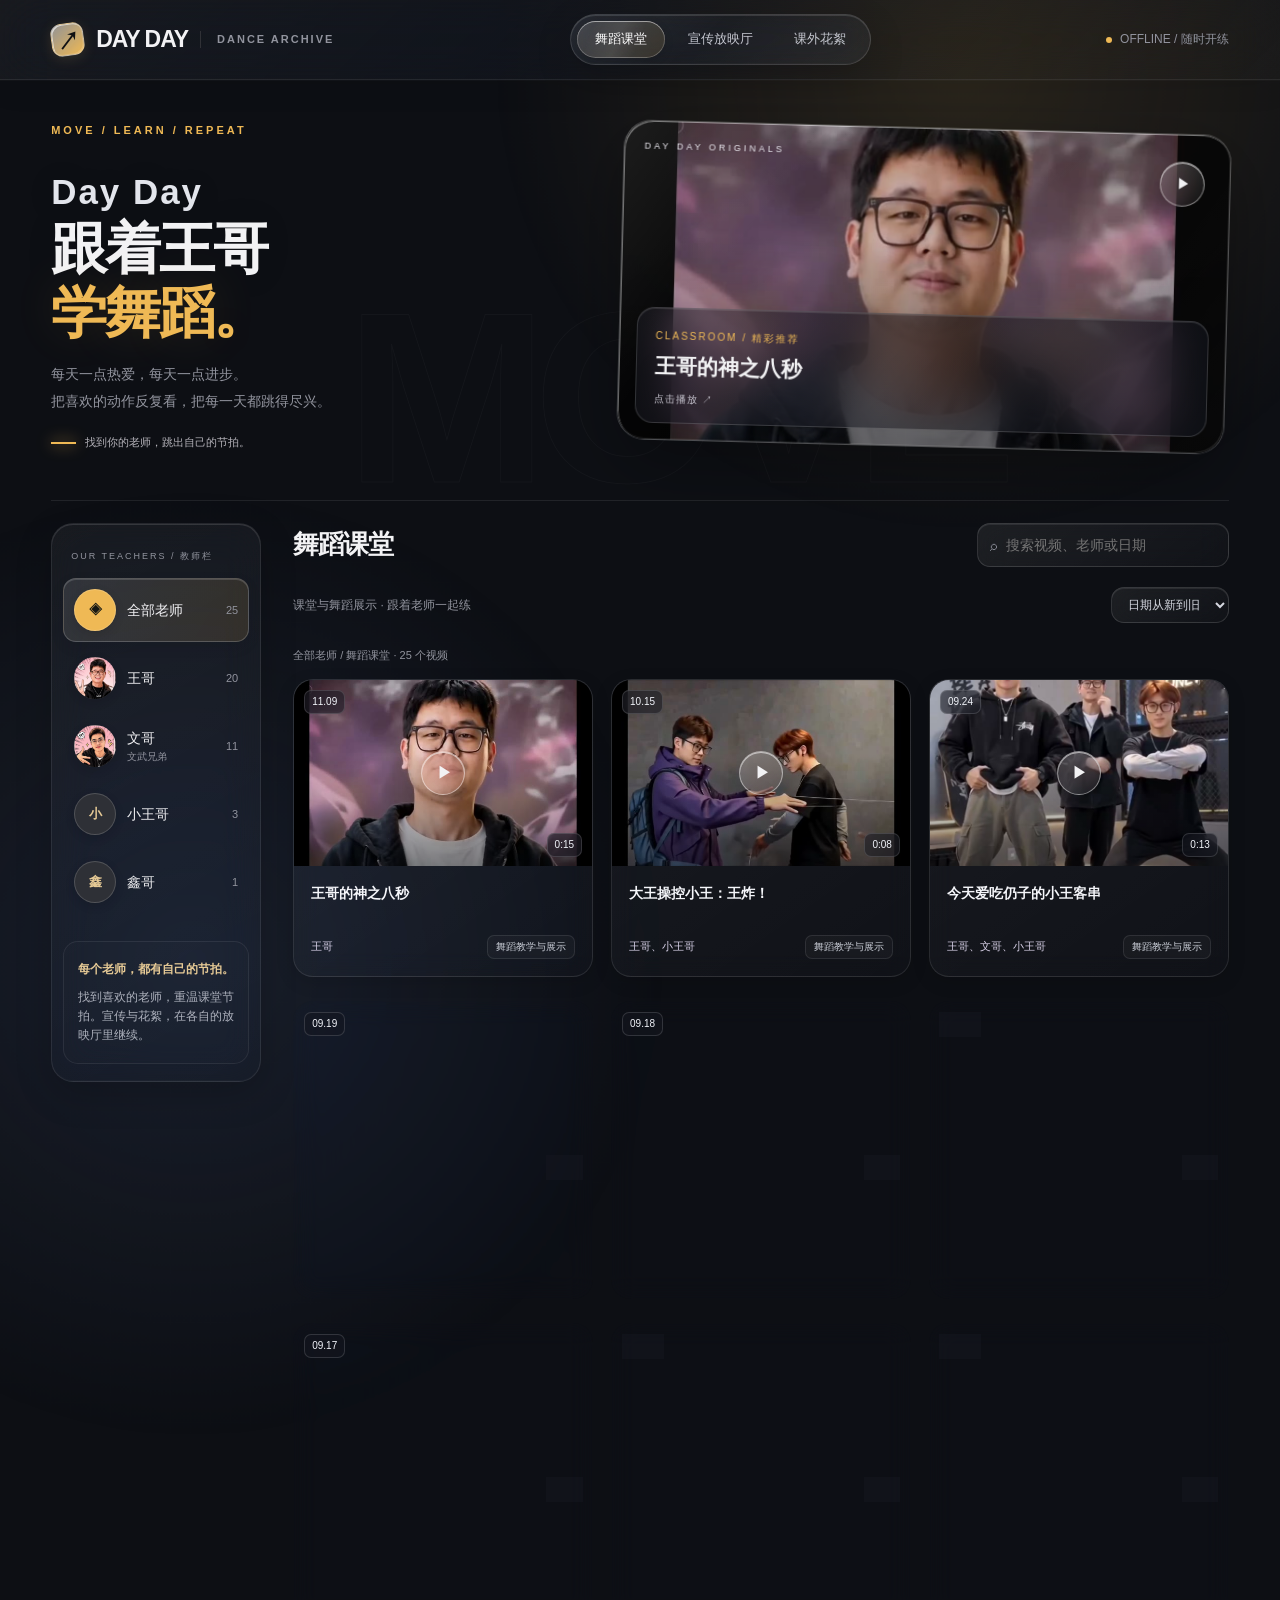
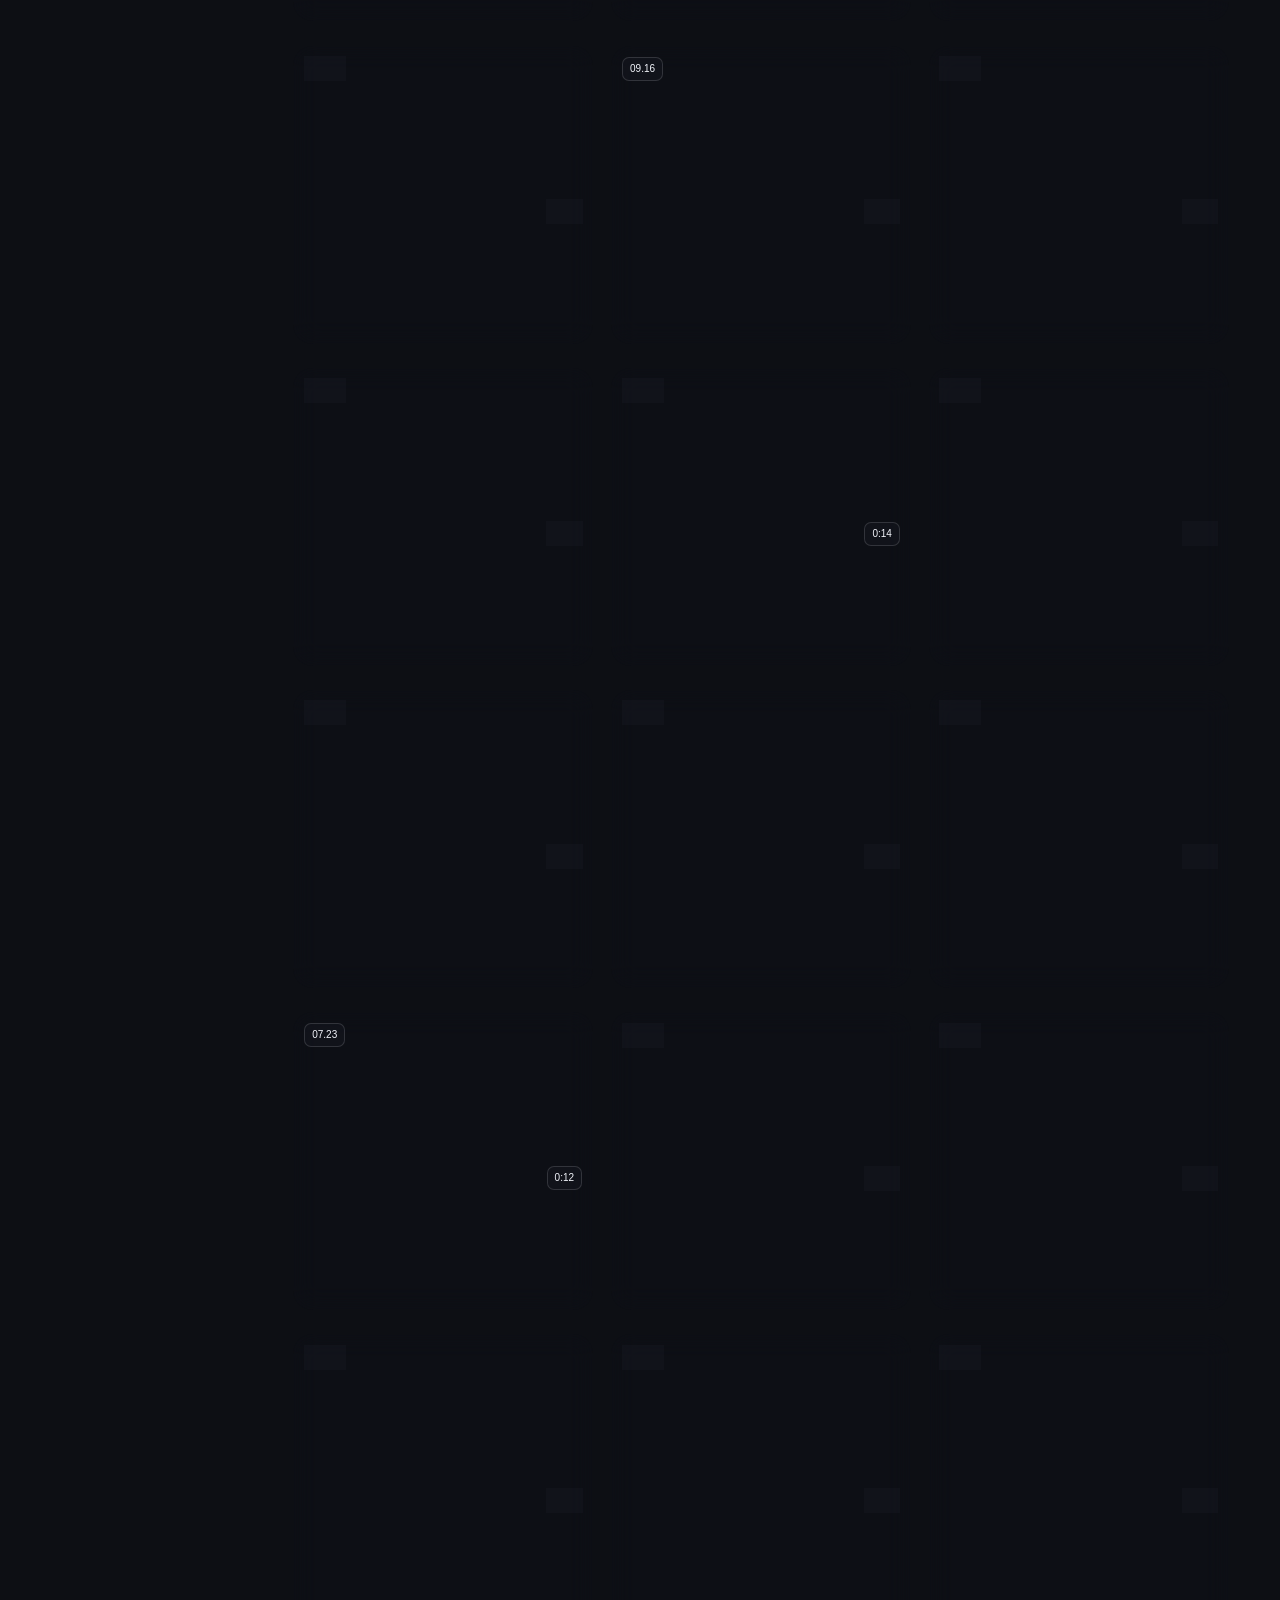
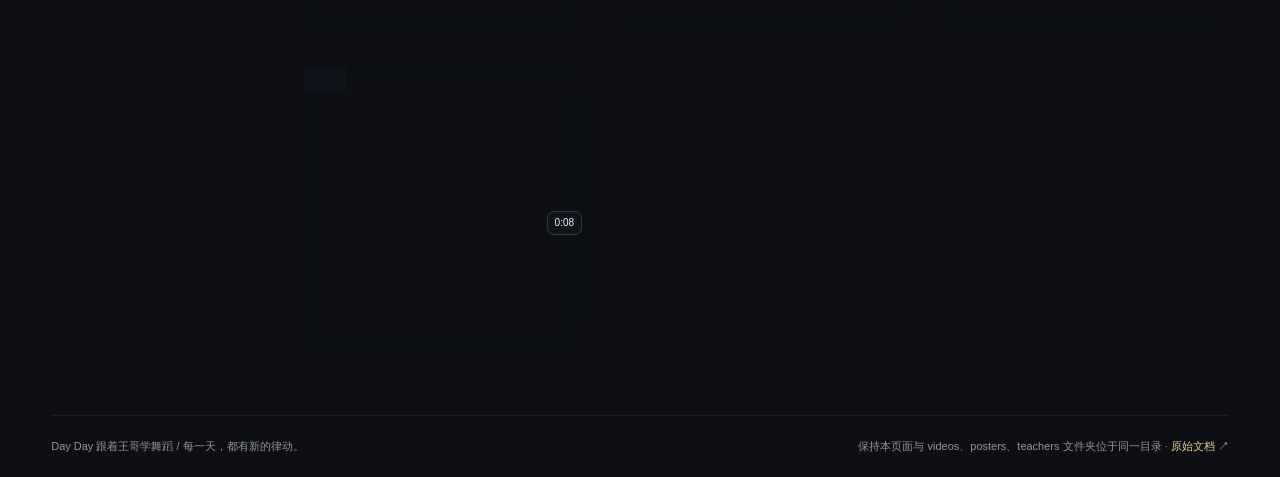
==== commit 45fd53ca: "Add Giscus comments for individual dance videos" ====
--- a/index.html
+++ b/index.html
@@ -60,11 +60,13 @@
 
 </style><style id="close-button-alignment">
 #closePlayer{display:grid;place-items:center;padding:0;line-height:1;appearance:none;-webkit-appearance:none}#closePlayer svg{display:block;pointer-events:none}
-</style></head><body>
+</style><style id="video-comments-style">
+#playerDialog{overflow-y:auto;overscroll-behavior:contain;scrollbar-width:thin;scrollbar-color:#ffffff33 transparent}#playerDialog .modal-head{position:sticky;top:0;z-index:2;background:#232733ed;backdrop-filter:blur(20px);-webkit-backdrop-filter:blur(20px)}.video-comments{padding:22px;border-top:1px solid #ffffff20;background:linear-gradient(135deg,#ffffff06,#ffffff02)}.comments-heading{display:flex;gap:12px;justify-content:space-between;align-items:center;flex-wrap:wrap}.comments-heading h3{font-size:17px;margin:0;color:#f5f6fa}.comments-heading>span{color:var(--muted);font-size:9px;letter-spacing:1.4px}.comments-video-title{font-size:13px;color:var(--lime);margin:10px 0 0}.comments-note{font-size:11px;color:#b0b6c2;margin:8px 0 18px}#commentsStatus{font-size:12px;color:#c2c7d2;margin:12px 0}#commentsStatus:empty{display:none}.giscus{margin:18px 0 12px;min-height:120px}.giscus-frame{width:100%;border:0}.comments-discussions{font-size:11px;color:var(--lime);display:inline-flex;align-items:center;min-height:36px}#commentsRetry{min-height:44px}@media(max-width:720px){.video-comments{padding:18px 14px}.comments-heading h3{font-size:16px}#playerDialog .modal-head{padding:12px 14px}.comments-note{line-height:1.8}.comments-discussions{min-height:44px}}
+</style><script src="comments.js" defer></script></head><body>
 <header><a class="brand" href="#"><span class="brand-mark">↗</span>DAY DAY<span>DANCE ARCHIVE</span></a><nav class="scene-nav" aria-label="内容页面"><a href="#classroom" data-scene-link="classroom">舞蹈课堂</a><a href="#films" data-scene-link="films">宣传放映厅</a><a href="#moments" data-scene-link="moments">课外花絮</a></nav><div class="offline">OFFLINE / 随时开练</div></header>
 <div class="shell"><section class="hero"><div class="hero-copy"><div class="eyebrow" id="sceneEyebrow">MOVE / LEARN / REPEAT</div><h1><span class="hero-day">Day Day</span><br>跟着王哥<br><em>学舞蹈。</em></h1><p id="sceneIntro"></p><div class="hero-bottom"><span class="live-line"></span><span id="sceneSlogan"></span></div></div><button class="hero-art" id="heroPlay" aria-label="播放推荐视频"><img id="heroPoster" alt="推荐视频封面"><span class="film-corner">DAY DAY ORIGINALS</span><span class="hero-play-icon" aria-hidden="true">▶</span><span class="art-label"><small id="heroKicker"></small><strong id="heroTitle"></strong><span class="hero-action">点击播放 ↗</span></span></button><span class="hero-watermark" aria-hidden="true" id="sceneWatermark"></span></section>
 <div class="workspace" id="workspace"><aside id="teacherAside"><div class="side-title">OUR TEACHERS / 教师栏</div><nav id="teachers" class="teachers" aria-label="老师筛选"></nav><div class="side-note"><strong>每个老师，都有自己的节拍。</strong><p>找到喜欢的老师，重温课堂节拍。宣传与花絮，在各自的放映厅里继续。</p></div></aside><main><div class="library-head"><h2 id="sceneHeading"></h2><label class="search"><span aria-hidden="true">⌕</span><input id="search" type="search" placeholder="搜索视频、老师或日期" aria-label="搜索视频、老师或日期"></label></div><div class="filters"><span class="section-note" id="sceneNote"></span><select class="sort" id="sort" aria-label="排序方式"><option value="new">日期从新到旧</option><option value="old">日期从旧到新</option><option value="short">时长从短到长</option></select></div><div class="results"><span id="resultCount" aria-live="polite"></span></div><div id="collections"></div><div class="empty" id="empty" hidden><strong>暂无匹配的视频</strong><p>换一个关键词，或重置筛选后查看。</p><button id="reset" class="chip active">重置筛选</button></div></main></div><footer><span>Day Day 跟着王哥学舞蹈 / 每一天，都有新的律动。</span><span>保持本页面与 videos、posters、teachers 文件夹位于同一目录 · <a href="https://docs.corp.kuaishou.com/d/home/fcAAKuH-T7Q7LSq2rVWJ1p5ib" target="_blank" rel="noopener">原始文档 ↗</a></span></footer></div>
-<dialog id="playerDialog" aria-labelledby="playerTitle"><div class="modal-head"><h2 id="playerTitle"></h2><button id="closePlayer" class="close" aria-label="关闭播放器"><svg viewBox="0 0 24 24" width="18" height="18" fill="none" stroke="currentColor" stroke-width="2" stroke-linecap="round" aria-hidden="true" focusable="false"><path d="M6 6l12 12M18 6L6 18"/></svg></button></div><video id="player" class="modal-player" controls playsinline preload="metadata"></video><p id="playerError" class="error" hidden>暂时无法播放，请检查视频文件是否与页面一起保存，或下载后使用本地播放器观看。</p><div class="modal-foot"><span id="playerInfo"></span><a id="download" download>下载视频 ↓</a></div></dialog><div class="toast" id="toast" role="status" hidden></div>
+<dialog id="playerDialog" aria-labelledby="playerTitle"><div class="modal-head"><h2 id="playerTitle"></h2><button id="closePlayer" class="close" aria-label="关闭播放器"><svg viewBox="0 0 24 24" width="18" height="18" fill="none" stroke="currentColor" stroke-width="2" stroke-linecap="round" aria-hidden="true" focusable="false"><path d="M6 6l12 12M18 6L6 18"/></svg></button></div><video id="player" class="modal-player" controls playsinline preload="metadata"></video><p id="playerError" class="error" hidden>暂时无法播放，请检查视频文件是否与页面一起保存，或下载后使用本地播放器观看。</p><div class="modal-foot"><span id="playerInfo"></span><a id="download" download>下载视频 ↓</a></div><section class="video-comments" aria-labelledby="commentsHeading"><div class="comments-heading"><h3 id="commentsHeading">一起聊聊这支舞</h3><span>GISCUS / 视频讨论</span></div><p id="commentsVideoTitle" class="comments-video-title"></p><p class="comments-note">使用 GitHub 登录即可留言，评论保存在 GitHub Discussions。</p><p id="commentsStatus" role="status" aria-live="polite"></p><button id="commentsRetry" class="chip" type="button" hidden>重新加载评论</button><div id="giscusMount" class="giscus"></div><a class="comments-discussions" href="https://github.com/traviszzzhang/day-day-study-dance-with-wang/discussions" target="_blank" rel="noopener">在 GitHub 查看讨论 ↗</a></section></dialog><div class="toast" id="toast" role="status" hidden></div>
 <script>
 const originalItems=[{"id": "v00", "title": "王哥的神之八秒", "date": "1109", "src": "videos/1109_%E7%8E%8B%E5%93%A5%E7%9A%84%E7%A5%9E%E4%B9%8B%E5%85%AB%E7%A7%92.mp4", "poster": "posters/00.jpg", "duration": 15, "category": "舞蹈教学与展示", "teachers": ["王哥"], "teachersConfirmed": true}, {"id": "v01", "title": "大王操控小王：王炸！", "date": "1015", "src": "videos/1015_%E5%A4%A7%E7%8E%8B%E6%93%8D%E6%8E%A7%E5%B0%8F%E7%8E%8B%EF%BC%9A%E7%8E%8B%E7%82%B8.mp4", "poster": "posters/01.jpg", "duration": 8, "category": "舞蹈教学与展示", "teachers": ["王哥", "小王哥"], "teachersConfirmed": true}, {"id": "v02", "title": "今天爱吃仍子的小王客串", "date": "0924", "src": "videos/0924_%E4%BB%8A%E5%A4%A9%E7%88%B1%E5%90%83%E4%BB%8D%E5%AD%90%E7%9A%84%E5%B0%8F%E7%8E%8B%E5%AE%A2%E4%B8%B2.mp4", "poster": "posters/02.jpg", "duration": 13, "category": "舞蹈教学与展示", "teachers": ["王哥", "文哥", "小王哥"], "teachersConfirmed": true}, {"id": "v03", "title": "Q3季总宣传视频", "date": "Q3季总宣传视频", "src": "videos/Q3%E5%AD%A3%E6%80%BB%E5%AE%A3%E4%BC%A0%E8%A7%86%E9%A2%91_01_Q3%E5%AD%A3%E6%80%BB%E5%AE%A3%E4%BC%A0%E8%A7%86%E9%A2%91.mp4", "poster": "posters/03.jpg", "duration": 16, "category": "宣传视频", "teachers": ["文哥"], "teachersConfirmed": true}, {"id": "v04", "title": "你是不是也这样？", "date": "Q3季总宣传视频", "src": "videos/Q3%E5%AD%A3%E6%80%BB%E5%AE%A3%E4%BC%A0%E8%A7%86%E9%A2%91_02.mp4", "poster": "posters/04.jpg", "duration": 11, "category": "宣传视频", "teachers": ["王哥", "文哥"], "teachersConfirmed": true}, {"id": "v05", "title": "卓哥别想了，真的", "date": "0919", "src": "videos/0919_01_%E5%8D%93%E5%93%A5%E5%88%AB%E6%83%B3%E4%BA%86%EF%BC%8C%E7%9C%9F%E7%9A%84.mp4", "poster": "posters/05.jpg", "duration": 15, "category": "舞蹈教学与展示", "teachers": ["王哥", "文哥"], "teachersConfirmed": true}, {"id": "v06", "title": "番外，情侣吵架-武术篇", "date": "0919", "src": "videos/0919_02_%E7%95%AA%E5%A4%96%EF%BC%8C%E6%83%85%E4%BE%A3%E5%90%B5%E6%9E%B6-%E6%AD%A6%E6%9C%AF%E7%AF%87.mp4", "poster": "posters/06.jpg", "duration": 15, "category": "日常花絮", "teachers": ["王哥", "文哥"], "teachersConfirmed": true}, {"id": "v07", "title": "before", "date": "0918", "src": "videos/0918_01_before.mp4", "poster": "posters/07.jpg", "duration": 15, "category": "舞蹈教学与展示", "teachers": ["王哥", "文哥"], "teachersConfirmed": true}, {"id": "v08", "title": "自信的王哥真的很帅啊 (尖叫", "date": "0918", "src": "videos/0918_02_%E8%87%AA%E4%BF%A1%E7%9A%84%E7%8E%8B%E5%93%A5%E7%9C%9F%E7%9A%84%E5%BE%88%E5%B8%85%E5%95%8A_%28%E5%B0%96%E5%8F%AB.mp4", "poster": "posters/08.jpg", "duration": 15, "category": "舞蹈教学与展示", "teachers": ["王哥", "文哥"], "teachersConfirmed": true}, {"id": "v09", "title": "居家办公日啊", "date": "0917", "src": "videos/0917_01_%E5%B1%85%E5%AE%B6%E5%8A%9E%E5%85%AC%E6%97%A5%E5%95%8A.mp4", "poster": "posters/09.jpg", "duration": 15, "category": "舞蹈教学与展示", "teachers": ["王哥", "文哥"], "teachersConfirmed": true}, {"id": "v10", "title": "你送的胭脂扣", "date": "0917", "src": "videos/0917_02.mp4", "poster": "posters/10.jpg", "duration": 15, "category": "舞蹈教学与展示", "teachers": ["王哥", "文哥"], "teachersConfirmed": true}, {"id": "v11", "title": "好磕啊好磕", "date": "0917", "src": "videos/0917_03.mp4", "poster": "posters/11.jpg", "duration": 15, "category": "舞蹈教学与展示", "teachers": ["王哥", "文哥"], "teachersConfirmed": true}, {"id": "v12", "title": "回归回归！", "date": "0916", "src": "videos/0916_01_%E5%9B%9E%E5%BD%92%E5%9B%9E%E5%BD%92.mp4", "poster": "posters/12.jpg", "duration": 15, "category": "舞蹈教学与展示", "teachers": ["王哥", "文哥"], "teachersConfirmed": true}, {"id": "v13", "title": "双子星！", "date": "0916", "src": "videos/0916_02.mp4", "poster": "posters/13.jpg", "duration": 14, "category": "舞蹈教学与展示", "teachers": ["王哥", "文哥"], "teachersConfirmed": true}, {"id": "v14", "title": "王哥为很久没有来授课，自罚100下耳光！", "date": "0916", "src": "videos/0916_03_%E7%8E%8B%E5%93%A5%E4%B8%BA%E5%BE%88%E4%B9%85%E6%B2%A1%E6%9C%89%E6%9D%A5%E6%8E%88%E8%AF%BE%EF%BC%8C%E8%87%AA%E7%BD%9A100%E4%B8%8B%E8%80%B3%E5%85%89.mp4", "poster": "posters/14.jpg", "duration": 11, "category": "日常花絮", "teachers": ["王哥"], "teachersConfirmed": true}, {"id": "v15", "title": "回归宣传海报：", "date": "0916", "src": "videos/0916_04_%E5%9B%9E%E5%BD%92%E5%AE%A3%E4%BC%A0%E6%B5%B7%E6%8A%A5.mp4", "poster": "posters/15.jpg", "duration": 14, "category": "宣传视频", "teachers": ["王哥"], "teachersConfirmed": true}, {"id": "v16", "title": "帅否？", "date": "0803", "src": "videos/0803_%E5%B8%85%E5%90%A6.mp4", "poster": "posters/16.jpg", "duration": 15, "category": "舞蹈教学与展示", "teachers": ["王哥"], "teachersConfirmed": true}, {"id": "v17", "title": "依旧双子星", "date": "0728", "src": "videos/0728_%E4%BE%9D%E6%97%A7%E5%8F%8C%E5%AD%90%E6%98%9F.mp4", "poster": "posters/17.jpg", "duration": 15, "category": "舞蹈教学与展示", "teachers": ["王哥", "文哥"], "teachersConfirmed": true}, {"id": "v18", "title": "洋气小王自告奋勇！", "date": "0725", "src": "videos/0725_01_%E6%B4%8B%E6%B0%94%E5%B0%8F%E7%8E%8B%E8%87%AA%E5%91%8A%E5%A5%8B%E5%8B%87.mp4", "poster": "posters/18.jpg", "duration": 14, "category": "舞蹈教学与展示", "teachers": ["小王哥"], "teachersConfirmed": true}, {"id": "v19", "title": "跳的王哥直喊爸爸", "date": "0725", "src": "videos/0725_02_%E8%B7%B3%E7%9A%84%E7%8E%8B%E5%93%A5%E7%9B%B4%E5%96%8A%E7%88%B8%E7%88%B8.mp4", "poster": "posters/19.jpg", "duration": 5, "category": "日常花絮", "teachers": ["王哥"], "teachersConfirmed": true}, {"id": "v20", "title": "王哥周五早下班，吃饺子了", "date": "0724 第二弹", "src": "videos/0724_%E7%AC%AC%E4%BA%8C%E5%BC%B9_%E7%8E%8B%E5%93%A5%E5%91%A8%E4%BA%94%E6%97%A9%E4%B8%8B%E7%8F%AD%EF%BC%8C%E5%90%83%E9%A5%BA%E5%AD%90%E4%BA%86.mp4", "poster": "posters/20.jpg", "duration": 11, "category": "日常花絮", "teachers": ["王哥"], "teachersConfirmed": true}, {"id": "v21", "title": "家文", "date": "0724", "src": "videos/0724_01_%E5%AE%B6%E6%96%87.mp4", "poster": "posters/21.jpg", "duration": 15, "category": "舞蹈教学与展示", "teachers": ["文哥"], "teachersConfirmed": true}, {"id": "v22", "title": "家武", "date": "0724", "src": "videos/0724_02_%E5%AE%B6%E6%AD%A6.mp4", "poster": "posters/22.jpg", "duration": 15, "category": "舞蹈教学与展示", "teachers": ["王哥"], "teachersConfirmed": true}, {"id": "v23", "title": "今天课程比较多，注意休息", "date": "0723", "src": "videos/0723_01_%E4%BB%8A%E5%A4%A9%E8%AF%BE%E7%A8%8B%E6%AF%94%E8%BE%83%E5%A4%9A%EF%BC%8C%E6%B3%A8%E6%84%8F%E4%BC%91%E6%81%AF.mp4", "poster": "posters/23.jpg", "duration": 12, "category": "舞蹈教学与展示", "teachers": ["王哥"], "teachersConfirmed": true}, {"id": "v24", "title": "地铁钢管舞", "date": "0723", "src": "videos/0723_02.mp4", "poster": "posters/24.jpg", "duration": 15, "category": "舞蹈教学与展示", "teachers": ["王哥"], "teachersConfirmed": true}, {"id": "v25", "title": "好累啊好累", "date": "0723", "src": "videos/0723_03.mp4", "poster": "posters/25.jpg", "duration": 12, "category": "舞蹈教学与展示", "teachers": ["王哥"], "teachersConfirmed": true}, {"id": "v26", "title": "1111", "date": "0723", "src": "videos/0723_04.mp4", "poster": "posters/26.jpg", "duration": 12, "category": "舞蹈教学与展示", "teachers": ["王哥"], "teachersConfirmed": true}, {"id": "v27", "title": "11111", "date": "0723", "src": "videos/0723_05.mp4", "poster": "posters/27.jpg", "duration": 15, "category": "舞蹈教学与展示", "teachers": ["王哥"], "teachersConfirmed": true}, {"id": "v28", "title": "调皮的王哥", "date": "0723", "src": "videos/0723_06.mp4", "poster": "posters/28.jpg", "duration": 10, "category": "舞蹈教学与展示", "teachers": [], "teachersConfirmed": false}, {"id": "v29", "title": "一滴一滴刺痛我的心", "date": "0721", "src": "videos/0721.mp4", "poster": "posters/29.jpg", "duration": 15, "category": "舞蹈教学与展示", "teachers": [], "teachersConfirmed": false}, {"id": "v30", "title": "今天王哥休息，鑫哥代课", "date": "0623", "src": "videos/0623_%E4%BB%8A%E5%A4%A9%E7%8E%8B%E5%93%A5%E4%BC%91%E6%81%AF%EF%BC%8C%E5%B0%8F%E7%8E%8B%E5%93%A5%E4%BB%A3%E8%AF%BE.mp4", "poster": "posters/30.jpg", "duration": 8, "category": "舞蹈教学与展示", "teachers": ["鑫哥"], "teachersConfirmed": true}, {"id": "v31", "title": "来杯好茶摇一摇", "date": "0621", "src": "videos/0621.mp4", "poster": "posters/31.jpg", "duration": 8, "category": "舞蹈教学与展示", "teachers": ["王哥"], "teachersConfirmed": true}];
 const teacherRoster=[{"id": "wang", "name": "王哥", "avatar": "teachers/wang.jpeg"}, {"id": "wen", "name": "文哥", "avatar": "teachers/wen.png"}, {"id": "xiaowang", "name": "小王哥", "avatar": null}, {"id": "xin", "name": "鑫哥", "avatar": null}];
@@ -92,7 +94,7 @@
 $('search').addEventListener('input',e=>{state.query=e.target.value;render()});$('sort').addEventListener('change',e=>{state.sort=e.target.value;render()});
 $('reset').addEventListener('click',()=>{state={teacher:'全部老师',category:'全部视频',query:'',sort:'new'};$('search').value='';$('sort').value='new';render()});
 $('collections').addEventListener('click',e=>{const play=e.target.closest('[data-play]');if(play)openPlayer(items.find(v=>v.id===play.dataset.play))});
-function openPlayer(v){$('playerTitle').textContent=v.title;$('playerInfo').textContent=[activeScene==='classroom'?teacherLabel(v):'',v.category,dateLabel(v.date),time(v.duration)].filter(Boolean).join(' · ');$('playerError').hidden=true;$('download').href=v.src;$('player').poster=v.poster;$('player').src=v.src;$('playerDialog').showModal();$('player').play().catch(()=>{})}
+function openPlayer(v){$('playerTitle').textContent=v.title;$('playerInfo').textContent=[activeScene==='classroom'?teacherLabel(v):'',v.category,dateLabel(v.date),time(v.duration)].filter(Boolean).join(' · ');$('playerError').hidden=true;$('download').href=v.src;$('player').poster=v.poster;$('player').src=v.src;$('playerDialog').showModal();$('playerDialog').scrollTop=0;window.daydayComments?.open(v);$('player').play().catch(()=>{})}
 function stopPlayer(){$('player').pause();$('player').removeAttribute('src');$('player').load()}
 $('closePlayer').addEventListener('click',()=>$('playerDialog').close());$('playerDialog').addEventListener('close',stopPlayer);$('playerDialog').addEventListener('click',e=>{if(e.target===$('playerDialog')){const r=$('playerDialog').getBoundingClientRect();if(e.clientX<r.left||e.clientX>r.right||e.clientY<r.top||e.clientY>r.bottom)$('playerDialog').close()}});$('player').addEventListener('error',()=>{if($('player').hasAttribute('src'))$('playerError').hidden=false});
 function showScene(id,reset=true){activeScene=scenes[id]?id:'classroom';const scene=scenes[activeScene];document.body.dataset.scene=activeScene;$('teacherAside').hidden=activeScene!=='classroom';$('workspace').className='workspace'+(activeScene!=='classroom'?' full-width':'');$('sceneHeading').textContent=scene.heading;$('sceneEyebrow').textContent=scene.eyebrow;$('sceneIntro').innerHTML=scene.intro;$('sceneSlogan').textContent=scene.slogan;$('sceneWatermark').textContent=scene.watermark;$('sceneNote').textContent=scene.note;
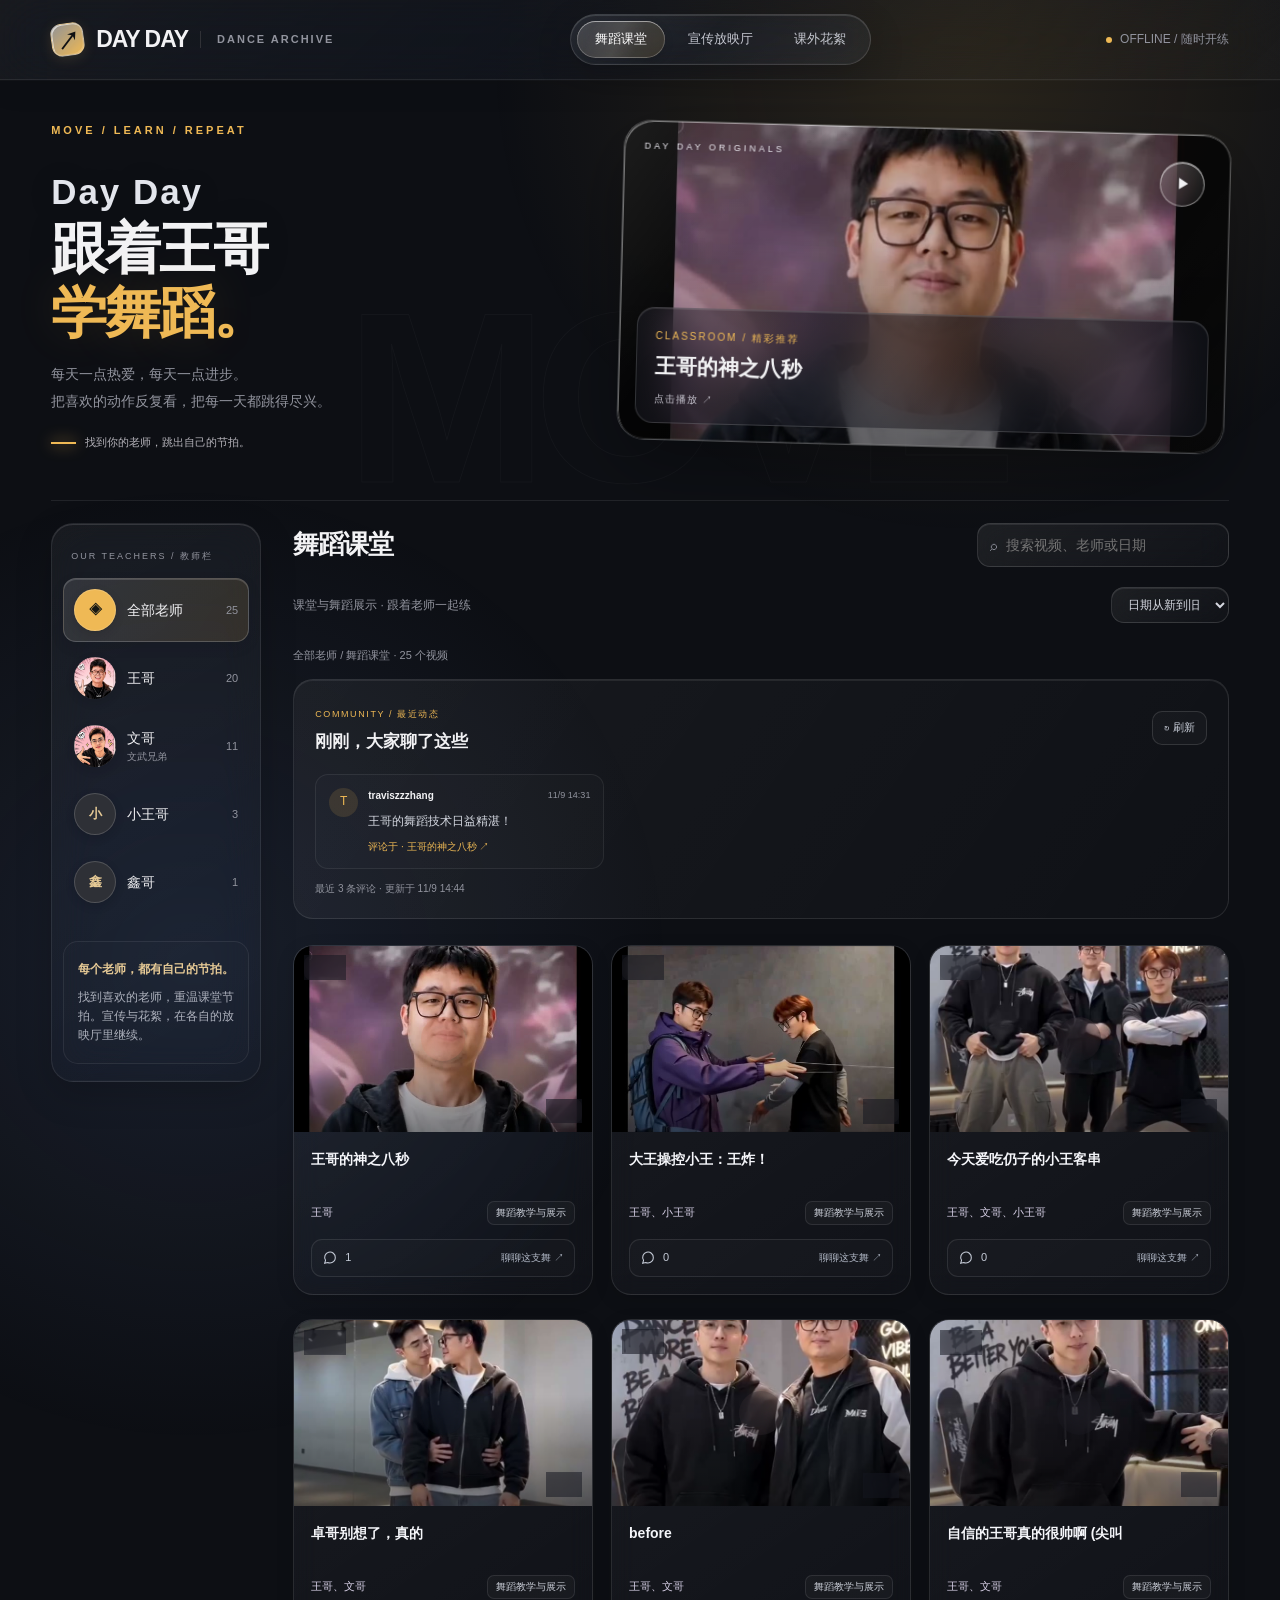
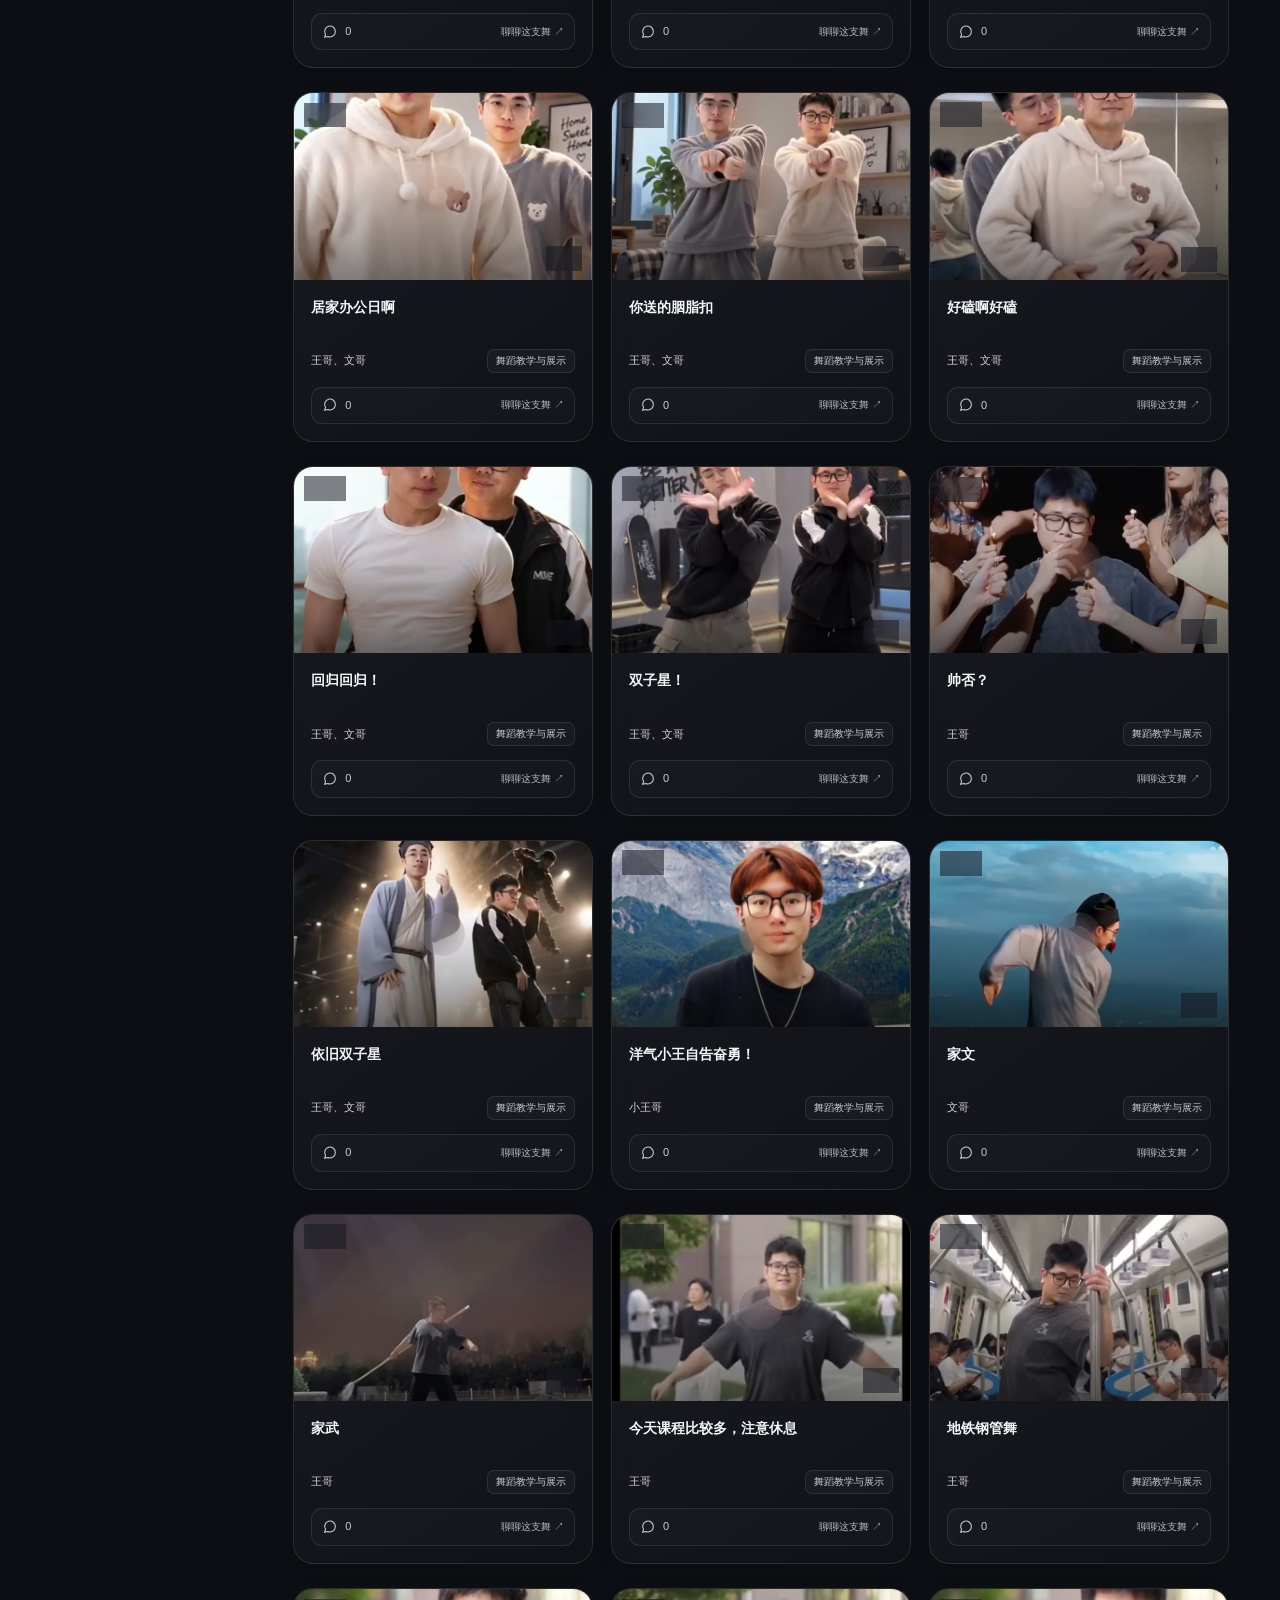
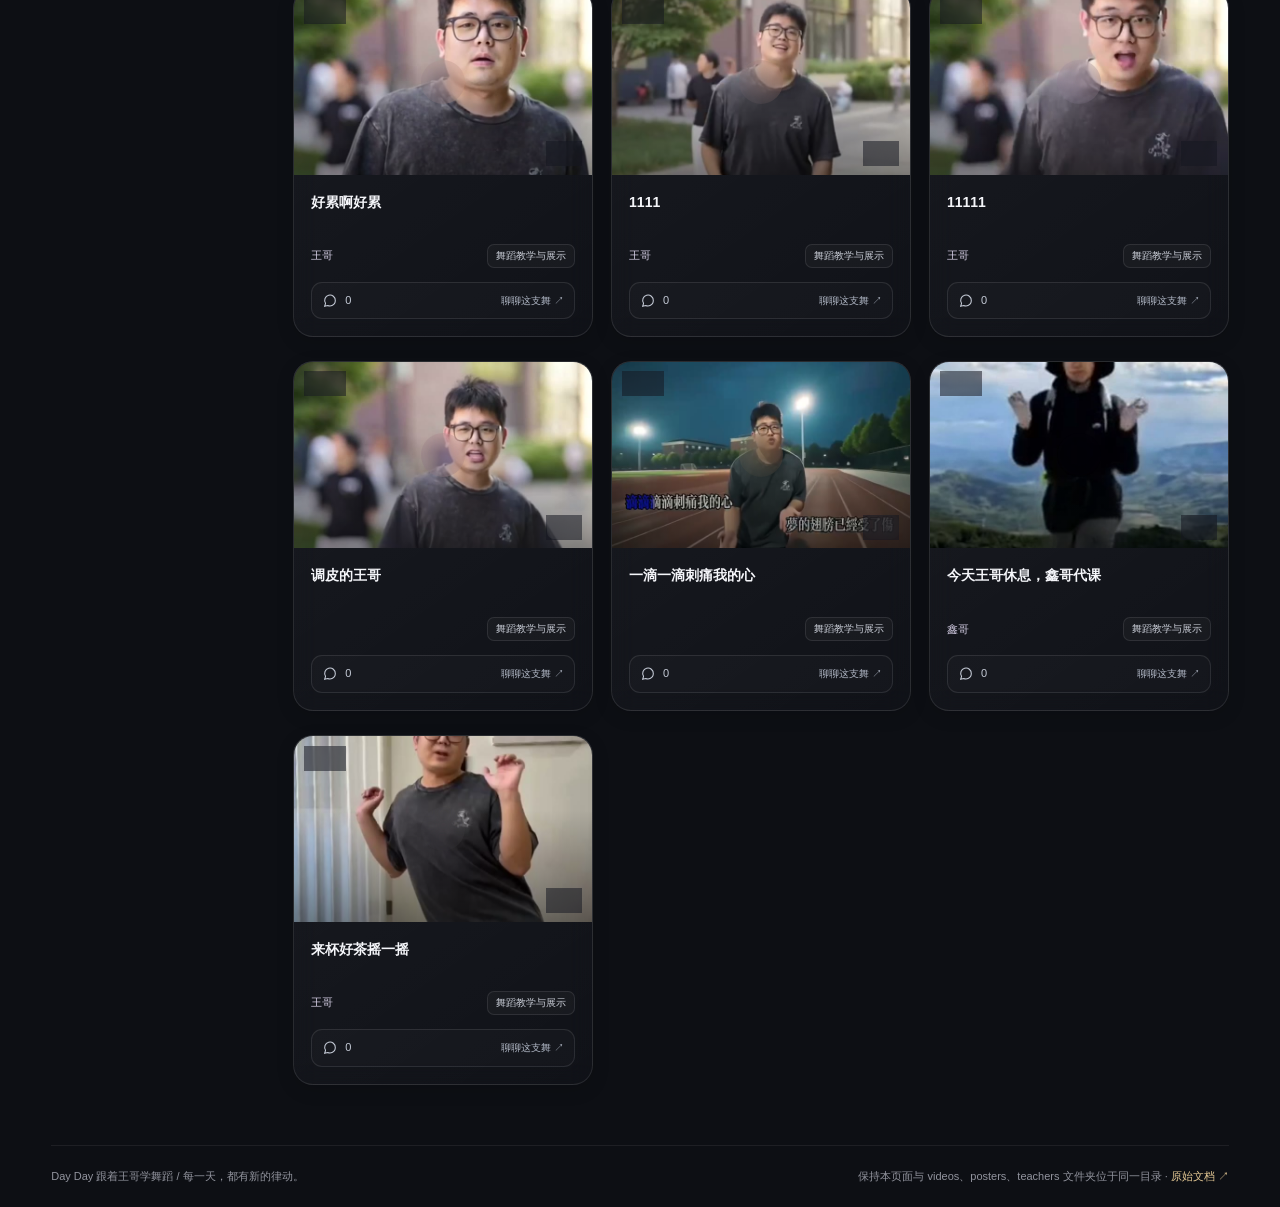
==== commit d62e06a5: "Add global comment activity and standalone video pages" ====
--- a/index.html
+++ b/index.html
@@ -62,13 +62,13 @@
 #closePlayer{display:grid;place-items:center;padding:0;line-height:1;appearance:none;-webkit-appearance:none}#closePlayer svg{display:block;pointer-events:none}
 </style><style id="video-comments-style">
 #playerDialog{overflow-y:auto;overscroll-behavior:contain;scrollbar-width:thin;scrollbar-color:#ffffff33 transparent}#playerDialog .modal-head{position:sticky;top:0;z-index:2;background:#232733ed;backdrop-filter:blur(20px);-webkit-backdrop-filter:blur(20px)}.video-comments{padding:22px;border-top:1px solid #ffffff20;background:linear-gradient(135deg,#ffffff06,#ffffff02)}.comments-heading{display:flex;gap:12px;justify-content:space-between;align-items:center;flex-wrap:wrap}.comments-heading h3{font-size:17px;margin:0;color:#f5f6fa}.comments-heading>span{color:var(--muted);font-size:9px;letter-spacing:1.4px}.comments-video-title{font-size:13px;color:var(--lime);margin:10px 0 0}.comments-note{font-size:11px;color:#b0b6c2;margin:8px 0 18px}#commentsStatus{font-size:12px;color:#c2c7d2;margin:12px 0}#commentsStatus:empty{display:none}.giscus{margin:18px 0 12px;min-height:120px}.giscus-frame{width:100%;border:0}.comments-discussions{font-size:11px;color:var(--lime);display:inline-flex;align-items:center;min-height:36px}#commentsRetry{min-height:44px}@media(max-width:720px){.video-comments{padding:18px 14px}.comments-heading h3{font-size:16px}#playerDialog .modal-head{padding:12px 14px}.comments-note{line-height:1.8}.comments-discussions{min-height:44px}}
-</style><script src="comments.js" defer></script></head><body>
+</style><script src="comments.js?v=3" defer></script><link rel="stylesheet" href="comments-ui.css?v=3"><script src="video-data.js?v=3"></script></head><body>
 <header><a class="brand" href="#"><span class="brand-mark">↗</span>DAY DAY<span>DANCE ARCHIVE</span></a><nav class="scene-nav" aria-label="内容页面"><a href="#classroom" data-scene-link="classroom">舞蹈课堂</a><a href="#films" data-scene-link="films">宣传放映厅</a><a href="#moments" data-scene-link="moments">课外花絮</a></nav><div class="offline">OFFLINE / 随时开练</div></header>
 <div class="shell"><section class="hero"><div class="hero-copy"><div class="eyebrow" id="sceneEyebrow">MOVE / LEARN / REPEAT</div><h1><span class="hero-day">Day Day</span><br>跟着王哥<br><em>学舞蹈。</em></h1><p id="sceneIntro"></p><div class="hero-bottom"><span class="live-line"></span><span id="sceneSlogan"></span></div></div><button class="hero-art" id="heroPlay" aria-label="播放推荐视频"><img id="heroPoster" alt="推荐视频封面"><span class="film-corner">DAY DAY ORIGINALS</span><span class="hero-play-icon" aria-hidden="true">▶</span><span class="art-label"><small id="heroKicker"></small><strong id="heroTitle"></strong><span class="hero-action">点击播放 ↗</span></span></button><span class="hero-watermark" aria-hidden="true" id="sceneWatermark"></span></section>
-<div class="workspace" id="workspace"><aside id="teacherAside"><div class="side-title">OUR TEACHERS / 教师栏</div><nav id="teachers" class="teachers" aria-label="老师筛选"></nav><div class="side-note"><strong>每个老师，都有自己的节拍。</strong><p>找到喜欢的老师，重温课堂节拍。宣传与花絮，在各自的放映厅里继续。</p></div></aside><main><div class="library-head"><h2 id="sceneHeading"></h2><label class="search"><span aria-hidden="true">⌕</span><input id="search" type="search" placeholder="搜索视频、老师或日期" aria-label="搜索视频、老师或日期"></label></div><div class="filters"><span class="section-note" id="sceneNote"></span><select class="sort" id="sort" aria-label="排序方式"><option value="new">日期从新到旧</option><option value="old">日期从旧到新</option><option value="short">时长从短到长</option></select></div><div class="results"><span id="resultCount" aria-live="polite"></span></div><div id="collections"></div><div class="empty" id="empty" hidden><strong>暂无匹配的视频</strong><p>换一个关键词，或重置筛选后查看。</p><button id="reset" class="chip active">重置筛选</button></div></main></div><footer><span>Day Day 跟着王哥学舞蹈 / 每一天，都有新的律动。</span><span>保持本页面与 videos、posters、teachers 文件夹位于同一目录 · <a href="https://docs.corp.kuaishou.com/d/home/fcAAKuH-T7Q7LSq2rVWJ1p5ib" target="_blank" rel="noopener">原始文档 ↗</a></span></footer></div>
-<dialog id="playerDialog" aria-labelledby="playerTitle"><div class="modal-head"><h2 id="playerTitle"></h2><button id="closePlayer" class="close" aria-label="关闭播放器"><svg viewBox="0 0 24 24" width="18" height="18" fill="none" stroke="currentColor" stroke-width="2" stroke-linecap="round" aria-hidden="true" focusable="false"><path d="M6 6l12 12M18 6L6 18"/></svg></button></div><video id="player" class="modal-player" controls playsinline preload="metadata"></video><p id="playerError" class="error" hidden>暂时无法播放，请检查视频文件是否与页面一起保存，或下载后使用本地播放器观看。</p><div class="modal-foot"><span id="playerInfo"></span><a id="download" download>下载视频 ↓</a></div><section class="video-comments" aria-labelledby="commentsHeading"><div class="comments-heading"><h3 id="commentsHeading">一起聊聊这支舞</h3><span>GISCUS / 视频讨论</span></div><p id="commentsVideoTitle" class="comments-video-title"></p><p class="comments-note">使用 GitHub 登录即可留言，评论保存在 GitHub Discussions。</p><p id="commentsStatus" role="status" aria-live="polite"></p><button id="commentsRetry" class="chip" type="button" hidden>重新加载评论</button><div id="giscusMount" class="giscus"></div><a class="comments-discussions" href="https://github.com/traviszzzhang/day-day-study-dance-with-wang/discussions" target="_blank" rel="noopener">在 GitHub 查看讨论 ↗</a></section></dialog><div class="toast" id="toast" role="status" hidden></div>
+<div class="workspace" id="workspace"><aside id="teacherAside"><div class="side-title">OUR TEACHERS / 教师栏</div><nav id="teachers" class="teachers" aria-label="老师筛选"></nav><div class="side-note"><strong>每个老师，都有自己的节拍。</strong><p>找到喜欢的老师，重温课堂节拍。宣传与花絮，在各自的放映厅里继续。</p></div></aside><main><div class="library-head"><h2 id="sceneHeading"></h2><label class="search"><span aria-hidden="true">⌕</span><input id="search" type="search" placeholder="搜索视频、老师或日期" aria-label="搜索视频、老师或日期"></label></div><div class="filters"><span class="section-note" id="sceneNote"></span><select class="sort" id="sort" aria-label="排序方式"><option value="new">日期从新到旧</option><option value="old">日期从旧到新</option><option value="short">时长从短到长</option></select></div><div class="results"><span id="resultCount" aria-live="polite"></span></div><section class="activity-panel" aria-labelledby="activityHeading"><div class="activity-heading"><div><span class="activity-kicker">COMMUNITY / 最近动态</span><h3 id="activityHeading">刚刚，大家聊了这些</h3></div><button id="refreshActivity" class="activity-refresh" type="button" aria-label="刷新近期评论">↻ 刷新</button></div><div id="recentComments" class="recent-comments" aria-live="polite"></div><p id="activityStatus" class="activity-status">最近 3 条评论 · 含回复</p></section><div id="collections"></div><div class="empty" id="empty" hidden><strong>暂无匹配的视频</strong><p>换一个关键词，或重置筛选后查看。</p><button id="reset" class="chip active">重置筛选</button></div></main></div><footer><span>Day Day 跟着王哥学舞蹈 / 每一天，都有新的律动。</span><span>保持本页面与 videos、posters、teachers 文件夹位于同一目录 · <a href="https://docs.corp.kuaishou.com/d/home/fcAAKuH-T7Q7LSq2rVWJ1p5ib" target="_blank" rel="noopener">原始文档 ↗</a></span></footer></div>
+<dialog id="playerDialog" aria-labelledby="playerTitle"><div class="modal-head"><h2 id="playerTitle"></h2><button id="closePlayer" class="close" aria-label="关闭播放器"><svg viewBox="0 0 24 24" width="18" height="18" fill="none" stroke="currentColor" stroke-width="2" stroke-linecap="round" aria-hidden="true" focusable="false"><path d="M6 6l12 12M18 6L6 18"/></svg></button></div><div class="player-scroll" id="playerScroll"><video id="player" class="modal-player" controls playsinline preload="metadata"></video><p id="playerError" class="error" hidden>暂时无法播放，请检查视频文件是否与页面一起保存，或下载后使用本地播放器观看。</p><div class="modal-foot"><span id="playerInfo"></span><span class="player-links"><a id="videoPageLink">视频独立页 ↗</a><a id="download" download>下载视频 ↓</a></span></div><section class="video-comments" id="commentsSection" aria-labelledby="commentsHeading"><div class="comments-heading"><h3 id="commentsHeading">一起聊聊这支舞 <small id="videoCommentCount"></small></h3><button id="refreshVideoComments" class="activity-refresh" type="button">刷新评论</button></div><p id="commentsVideoTitle" class="comments-video-title"></p><p id="videoCommentNotice" class="activity-status" role="status"></p><div id="videoCommentList" aria-live="polite"></div><button id="moreVideoComments" class="chip" type="button" hidden>加载更多评论</button><a id="videoDiscussionLink" class="comments-discussions" href="https://github.com/traviszzzhang/day-day-study-dance-with-wang/discussions" target="_blank" rel="noopener">在 GitHub 查看讨论 ↗</a></section></div><section class="comment-composer" aria-label="写评论"><div class="composer-bar"><button id="toggleComposer" class="composer-trigger" type="button" aria-expanded="false" aria-controls="composerBody"><span aria-hidden="true">✎</span><span>聊聊这支舞…</span><strong>写评论</strong></button><button id="composerCollapse" class="activity-refresh" type="button" hidden>收起</button></div><div id="composerBody" hidden><p class="comments-note">使用 GitHub 登录即可留言，评论对所有人可见。</p><p id="commentsStatus" role="status" aria-live="polite"></p><button id="commentsRetry" class="chip" type="button" hidden>重新加载</button><div id="giscusMount" class="giscus"></div></div></section></dialog><div class="toast" id="toast" role="status" hidden></div>
 <script>
-const originalItems=[{"id": "v00", "title": "王哥的神之八秒", "date": "1109", "src": "videos/1109_%E7%8E%8B%E5%93%A5%E7%9A%84%E7%A5%9E%E4%B9%8B%E5%85%AB%E7%A7%92.mp4", "poster": "posters/00.jpg", "duration": 15, "category": "舞蹈教学与展示", "teachers": ["王哥"], "teachersConfirmed": true}, {"id": "v01", "title": "大王操控小王：王炸！", "date": "1015", "src": "videos/1015_%E5%A4%A7%E7%8E%8B%E6%93%8D%E6%8E%A7%E5%B0%8F%E7%8E%8B%EF%BC%9A%E7%8E%8B%E7%82%B8.mp4", "poster": "posters/01.jpg", "duration": 8, "category": "舞蹈教学与展示", "teachers": ["王哥", "小王哥"], "teachersConfirmed": true}, {"id": "v02", "title": "今天爱吃仍子的小王客串", "date": "0924", "src": "videos/0924_%E4%BB%8A%E5%A4%A9%E7%88%B1%E5%90%83%E4%BB%8D%E5%AD%90%E7%9A%84%E5%B0%8F%E7%8E%8B%E5%AE%A2%E4%B8%B2.mp4", "poster": "posters/02.jpg", "duration": 13, "category": "舞蹈教学与展示", "teachers": ["王哥", "文哥", "小王哥"], "teachersConfirmed": true}, {"id": "v03", "title": "Q3季总宣传视频", "date": "Q3季总宣传视频", "src": "videos/Q3%E5%AD%A3%E6%80%BB%E5%AE%A3%E4%BC%A0%E8%A7%86%E9%A2%91_01_Q3%E5%AD%A3%E6%80%BB%E5%AE%A3%E4%BC%A0%E8%A7%86%E9%A2%91.mp4", "poster": "posters/03.jpg", "duration": 16, "category": "宣传视频", "teachers": ["文哥"], "teachersConfirmed": true}, {"id": "v04", "title": "你是不是也这样？", "date": "Q3季总宣传视频", "src": "videos/Q3%E5%AD%A3%E6%80%BB%E5%AE%A3%E4%BC%A0%E8%A7%86%E9%A2%91_02.mp4", "poster": "posters/04.jpg", "duration": 11, "category": "宣传视频", "teachers": ["王哥", "文哥"], "teachersConfirmed": true}, {"id": "v05", "title": "卓哥别想了，真的", "date": "0919", "src": "videos/0919_01_%E5%8D%93%E5%93%A5%E5%88%AB%E6%83%B3%E4%BA%86%EF%BC%8C%E7%9C%9F%E7%9A%84.mp4", "poster": "posters/05.jpg", "duration": 15, "category": "舞蹈教学与展示", "teachers": ["王哥", "文哥"], "teachersConfirmed": true}, {"id": "v06", "title": "番外，情侣吵架-武术篇", "date": "0919", "src": "videos/0919_02_%E7%95%AA%E5%A4%96%EF%BC%8C%E6%83%85%E4%BE%A3%E5%90%B5%E6%9E%B6-%E6%AD%A6%E6%9C%AF%E7%AF%87.mp4", "poster": "posters/06.jpg", "duration": 15, "category": "日常花絮", "teachers": ["王哥", "文哥"], "teachersConfirmed": true}, {"id": "v07", "title": "before", "date": "0918", "src": "videos/0918_01_before.mp4", "poster": "posters/07.jpg", "duration": 15, "category": "舞蹈教学与展示", "teachers": ["王哥", "文哥"], "teachersConfirmed": true}, {"id": "v08", "title": "自信的王哥真的很帅啊 (尖叫", "date": "0918", "src": "videos/0918_02_%E8%87%AA%E4%BF%A1%E7%9A%84%E7%8E%8B%E5%93%A5%E7%9C%9F%E7%9A%84%E5%BE%88%E5%B8%85%E5%95%8A_%28%E5%B0%96%E5%8F%AB.mp4", "poster": "posters/08.jpg", "duration": 15, "category": "舞蹈教学与展示", "teachers": ["王哥", "文哥"], "teachersConfirmed": true}, {"id": "v09", "title": "居家办公日啊", "date": "0917", "src": "videos/0917_01_%E5%B1%85%E5%AE%B6%E5%8A%9E%E5%85%AC%E6%97%A5%E5%95%8A.mp4", "poster": "posters/09.jpg", "duration": 15, "category": "舞蹈教学与展示", "teachers": ["王哥", "文哥"], "teachersConfirmed": true}, {"id": "v10", "title": "你送的胭脂扣", "date": "0917", "src": "videos/0917_02.mp4", "poster": "posters/10.jpg", "duration": 15, "category": "舞蹈教学与展示", "teachers": ["王哥", "文哥"], "teachersConfirmed": true}, {"id": "v11", "title": "好磕啊好磕", "date": "0917", "src": "videos/0917_03.mp4", "poster": "posters/11.jpg", "duration": 15, "category": "舞蹈教学与展示", "teachers": ["王哥", "文哥"], "teachersConfirmed": true}, {"id": "v12", "title": "回归回归！", "date": "0916", "src": "videos/0916_01_%E5%9B%9E%E5%BD%92%E5%9B%9E%E5%BD%92.mp4", "poster": "posters/12.jpg", "duration": 15, "category": "舞蹈教学与展示", "teachers": ["王哥", "文哥"], "teachersConfirmed": true}, {"id": "v13", "title": "双子星！", "date": "0916", "src": "videos/0916_02.mp4", "poster": "posters/13.jpg", "duration": 14, "category": "舞蹈教学与展示", "teachers": ["王哥", "文哥"], "teachersConfirmed": true}, {"id": "v14", "title": "王哥为很久没有来授课，自罚100下耳光！", "date": "0916", "src": "videos/0916_03_%E7%8E%8B%E5%93%A5%E4%B8%BA%E5%BE%88%E4%B9%85%E6%B2%A1%E6%9C%89%E6%9D%A5%E6%8E%88%E8%AF%BE%EF%BC%8C%E8%87%AA%E7%BD%9A100%E4%B8%8B%E8%80%B3%E5%85%89.mp4", "poster": "posters/14.jpg", "duration": 11, "category": "日常花絮", "teachers": ["王哥"], "teachersConfirmed": true}, {"id": "v15", "title": "回归宣传海报：", "date": "0916", "src": "videos/0916_04_%E5%9B%9E%E5%BD%92%E5%AE%A3%E4%BC%A0%E6%B5%B7%E6%8A%A5.mp4", "poster": "posters/15.jpg", "duration": 14, "category": "宣传视频", "teachers": ["王哥"], "teachersConfirmed": true}, {"id": "v16", "title": "帅否？", "date": "0803", "src": "videos/0803_%E5%B8%85%E5%90%A6.mp4", "poster": "posters/16.jpg", "duration": 15, "category": "舞蹈教学与展示", "teachers": ["王哥"], "teachersConfirmed": true}, {"id": "v17", "title": "依旧双子星", "date": "0728", "src": "videos/0728_%E4%BE%9D%E6%97%A7%E5%8F%8C%E5%AD%90%E6%98%9F.mp4", "poster": "posters/17.jpg", "duration": 15, "category": "舞蹈教学与展示", "teachers": ["王哥", "文哥"], "teachersConfirmed": true}, {"id": "v18", "title": "洋气小王自告奋勇！", "date": "0725", "src": "videos/0725_01_%E6%B4%8B%E6%B0%94%E5%B0%8F%E7%8E%8B%E8%87%AA%E5%91%8A%E5%A5%8B%E5%8B%87.mp4", "poster": "posters/18.jpg", "duration": 14, "category": "舞蹈教学与展示", "teachers": ["小王哥"], "teachersConfirmed": true}, {"id": "v19", "title": "跳的王哥直喊爸爸", "date": "0725", "src": "videos/0725_02_%E8%B7%B3%E7%9A%84%E7%8E%8B%E5%93%A5%E7%9B%B4%E5%96%8A%E7%88%B8%E7%88%B8.mp4", "poster": "posters/19.jpg", "duration": 5, "category": "日常花絮", "teachers": ["王哥"], "teachersConfirmed": true}, {"id": "v20", "title": "王哥周五早下班，吃饺子了", "date": "0724 第二弹", "src": "videos/0724_%E7%AC%AC%E4%BA%8C%E5%BC%B9_%E7%8E%8B%E5%93%A5%E5%91%A8%E4%BA%94%E6%97%A9%E4%B8%8B%E7%8F%AD%EF%BC%8C%E5%90%83%E9%A5%BA%E5%AD%90%E4%BA%86.mp4", "poster": "posters/20.jpg", "duration": 11, "category": "日常花絮", "teachers": ["王哥"], "teachersConfirmed": true}, {"id": "v21", "title": "家文", "date": "0724", "src": "videos/0724_01_%E5%AE%B6%E6%96%87.mp4", "poster": "posters/21.jpg", "duration": 15, "category": "舞蹈教学与展示", "teachers": ["文哥"], "teachersConfirmed": true}, {"id": "v22", "title": "家武", "date": "0724", "src": "videos/0724_02_%E5%AE%B6%E6%AD%A6.mp4", "poster": "posters/22.jpg", "duration": 15, "category": "舞蹈教学与展示", "teachers": ["王哥"], "teachersConfirmed": true}, {"id": "v23", "title": "今天课程比较多，注意休息", "date": "0723", "src": "videos/0723_01_%E4%BB%8A%E5%A4%A9%E8%AF%BE%E7%A8%8B%E6%AF%94%E8%BE%83%E5%A4%9A%EF%BC%8C%E6%B3%A8%E6%84%8F%E4%BC%91%E6%81%AF.mp4", "poster": "posters/23.jpg", "duration": 12, "category": "舞蹈教学与展示", "teachers": ["王哥"], "teachersConfirmed": true}, {"id": "v24", "title": "地铁钢管舞", "date": "0723", "src": "videos/0723_02.mp4", "poster": "posters/24.jpg", "duration": 15, "category": "舞蹈教学与展示", "teachers": ["王哥"], "teachersConfirmed": true}, {"id": "v25", "title": "好累啊好累", "date": "0723", "src": "videos/0723_03.mp4", "poster": "posters/25.jpg", "duration": 12, "category": "舞蹈教学与展示", "teachers": ["王哥"], "teachersConfirmed": true}, {"id": "v26", "title": "1111", "date": "0723", "src": "videos/0723_04.mp4", "poster": "posters/26.jpg", "duration": 12, "category": "舞蹈教学与展示", "teachers": ["王哥"], "teachersConfirmed": true}, {"id": "v27", "title": "11111", "date": "0723", "src": "videos/0723_05.mp4", "poster": "posters/27.jpg", "duration": 15, "category": "舞蹈教学与展示", "teachers": ["王哥"], "teachersConfirmed": true}, {"id": "v28", "title": "调皮的王哥", "date": "0723", "src": "videos/0723_06.mp4", "poster": "posters/28.jpg", "duration": 10, "category": "舞蹈教学与展示", "teachers": [], "teachersConfirmed": false}, {"id": "v29", "title": "一滴一滴刺痛我的心", "date": "0721", "src": "videos/0721.mp4", "poster": "posters/29.jpg", "duration": 15, "category": "舞蹈教学与展示", "teachers": [], "teachersConfirmed": false}, {"id": "v30", "title": "今天王哥休息，鑫哥代课", "date": "0623", "src": "videos/0623_%E4%BB%8A%E5%A4%A9%E7%8E%8B%E5%93%A5%E4%BC%91%E6%81%AF%EF%BC%8C%E5%B0%8F%E7%8E%8B%E5%93%A5%E4%BB%A3%E8%AF%BE.mp4", "poster": "posters/30.jpg", "duration": 8, "category": "舞蹈教学与展示", "teachers": ["鑫哥"], "teachersConfirmed": true}, {"id": "v31", "title": "来杯好茶摇一摇", "date": "0621", "src": "videos/0621.mp4", "poster": "posters/31.jpg", "duration": 8, "category": "舞蹈教学与展示", "teachers": ["王哥"], "teachersConfirmed": true}];
+const originalItems=window.DAYDAY_VIDEOS;
 const teacherRoster=[{"id": "wang", "name": "王哥", "avatar": "teachers/wang.jpeg"}, {"id": "wen", "name": "文哥", "avatar": "teachers/wen.png"}, {"id": "xiaowang", "name": "小王哥", "avatar": null}, {"id": "xin", "name": "鑫哥", "avatar": null}];
 const categories=[...new Set(originalItems.map(v=>v.category))];
 const $=id=>document.getElementById(id);
@@ -78,24 +78,24 @@
 const teacherLabel=v=>v.teachers.length?v.teachers.join('、'):'';
 const items=originalItems.map(v=>({...v}));
 const scenes={classroom:{category:'舞蹈教学与展示',heading:'舞蹈课堂',eyebrow:'MOVE / LEARN / REPEAT',intro:'每天一点热爱，每天一点进步。<br>把喜欢的动作反复看，把每一天都跳得尽兴。',slogan:'找到你的老师，跳出自己的节拍。',watermark:'MOVE',kicker:'CLASSROOM / 精彩推荐',note:'课堂与舞蹈展示 · 跟着老师一起练',poster:'v00'},films:{category:'宣传视频',heading:'宣传放映厅',eyebrow:'LIGHTS / CAMERA / DANCE',intro:'聚光灯亮起，好戏正在发生。<br>把课堂的热爱，放大成属于我们的舞台。',slogan:'每一次亮相，都值得一个大银幕。',watermark:'PLAY',kicker:'DAY DAY FILMS / 特别放映',note:'宣传影片 · 属于我们的高光时刻',poster:'v03'},moments:{category:'日常花絮',heading:'课外花絮',eyebrow:'OFF THE BEAT / ON THE RECORD',intro:'节拍之外，也有好戏。<br>收藏课堂里的笑声，和那些不按套路的瞬间。',slogan:'轻松一点，快乐就是最好的节拍。',watermark:'VIBE',kicker:'BEHIND THE SCENES / 课外彩蛋',note:'日常片段 · 轻松看，开心跳',poster:'v06'}};
-let activeScene='classroom';
+let activeScene='classroom',openedVideoId=null;
 let state={teacher:'全部老师',category:'全部视频',query:'',sort:'new'};
 function matches(v){const q=state.query.trim().toLowerCase();return v.category===scenes[activeScene].category&&(activeScene!=='classroom'||state.teacher==='全部老师'||v.teachers.includes(state.teacher))&&(!q||[v.title,...(activeScene==='classroom'?v.teachers:[]),v.date,dateLabel(v.date)].join(' ').toLowerCase().includes(q))}
-function cardMarkup(v,index=0){return `<article style="--card-delay:${Math.min(index,10)*35}ms" class="card" data-id="${v.id}"><div class="thumbnail"><button class="launch" data-play="${v.id}" aria-label="播放：${esc(v.title)}"><img src="${v.poster}" alt="" loading="lazy"><span class="play" aria-hidden="true">▶</span></button><span class="date-label">${esc(dateLabel(v.date))}</span><span class="duration">${time(v.duration)}</span></div><div class="card-body"><h3 title="${esc(v.title)}">${esc(v.title)}</h3><div class="card-bottom"><span class="teacher-tag">${activeScene==='classroom'?esc(teacherLabel(v)):esc(dateLabel(v.date))}</span><span class="category-tag">${esc(v.category)}</span></div></div></article>`}
+function cardMarkup(v,index=0){return `<article style="--card-delay:${Math.min(index,10)*35}ms" class="card" data-id="${v.id}"><div class="thumbnail"><button class="launch" data-play="${v.id}" aria-label="播放：${esc(v.title)}"><img src="${v.poster}" alt="" loading="lazy"><span class="play" aria-hidden="true">▶</span></button><span class="date-label">${esc(dateLabel(v.date))}</span><span class="duration">${time(v.duration)}</span></div><div class="card-body"><h3 title="${esc(v.title)}">${esc(v.title)}</h3><div class="card-bottom"><span class="teacher-tag">${activeScene==='classroom'?esc(teacherLabel(v)):esc(dateLabel(v.date))}</span><span class="category-tag">${esc(v.category)}</span></div><a class="comment-bubble" data-comments-for="${v.id}" href="video.html?id=${v.id}#comments" aria-label="查看评论：${esc(v.title)}"><svg viewBox="0 0 24 24" width="16" height="16" fill="none" stroke="currentColor" stroke-width="1.6" aria-hidden="true"><path d="M20 11.5a8 8 0 0 1-8 8 9 9 0 0 1-3.5-.7L4 20l1.3-4.5A8 8 0 1 1 20 11.5Z"/></svg><span data-comment-count>评论</span><span class="bubble-action">聊聊这支舞 ↗</span></a></div></article>`}
 function dateKey(v){return Number((v.date.match(/^\d{4}/)||['0'])[0])}
 function render(){
  $('teachers').innerHTML=[{name:'全部老师',symbol:'◈'},...teacherRoster].map(t=>{const count=items.filter(v=>v.category===scenes.classroom.category&&(t.name==='全部老师'||v.teachers.includes(t.name))).length;const avatar=t.symbol|| (t.avatar?`<img src="${t.avatar}" alt="" class="teacher-photo">`:t.name==='小王哥'?'小':'鑫');return `<button class="teacher ${state.teacher===t.name?'active':''}" data-teacher="${esc(t.name)}" aria-pressed="${state.teacher===t.name}"><span class="avatar">${avatar}</span><span class="teacher-name">${esc(t.name)}${t.name==='文哥'?'<small>文武兄弟</small>':''}</span><span class="count">${count}</span></button>`}).join('');
 
  const list=items.filter(matches).sort((a,b)=>state.sort==='short'?a.duration-b.duration:(dateKey(b)-dateKey(a))*(state.sort==='old'?-1:1));
  $('resultCount').textContent=`${activeScene==='classroom'?state.teacher+' / ':''}${scenes[activeScene].heading} · ${list.length} 个视频`;$('empty').hidden=list.length>0;
- $('collections').innerHTML=`<div class="grid scene-grid">${list.map(cardMarkup).join('')}</div>`;
+ $('collections').innerHTML=`<div class="grid scene-grid">${list.map(cardMarkup).join('')}</div>`;window.dispatchEvent(new CustomEvent('dayday:cards-rendered'));
 }
 $('teachers').addEventListener('click',e=>{const b=e.target.closest('[data-teacher]');if(b){state.teacher=b.dataset.teacher;render()}});
 $('search').addEventListener('input',e=>{state.query=e.target.value;render()});$('sort').addEventListener('change',e=>{state.sort=e.target.value;render()});
 $('reset').addEventListener('click',()=>{state={teacher:'全部老师',category:'全部视频',query:'',sort:'new'};$('search').value='';$('sort').value='new';render()});
-$('collections').addEventListener('click',e=>{const play=e.target.closest('[data-play]');if(play)openPlayer(items.find(v=>v.id===play.dataset.play))});
-function openPlayer(v){$('playerTitle').textContent=v.title;$('playerInfo').textContent=[activeScene==='classroom'?teacherLabel(v):'',v.category,dateLabel(v.date),time(v.duration)].filter(Boolean).join(' · ');$('playerError').hidden=true;$('download').href=v.src;$('player').poster=v.poster;$('player').src=v.src;$('playerDialog').showModal();$('playerDialog').scrollTop=0;window.daydayComments?.open(v);$('player').play().catch(()=>{})}
-function stopPlayer(){$('player').pause();$('player').removeAttribute('src');$('player').load()}
+$('collections').addEventListener('click',e=>{const comments=e.target.closest('[data-comments-for]');if(comments)return;const play=e.target.closest('[data-play]');if(play)openPlayer(items.find(v=>v.id===play.dataset.play))});
+function openPlayer(v,options={}){openedVideoId=v.id;const link=new URL(location.href);link.searchParams.set('video',v.id);history.replaceState(null,'',link.href);$('playerTitle').textContent=v.title;$('playerInfo').textContent=[activeScene==='classroom'?teacherLabel(v):'',v.category,dateLabel(v.date),time(v.duration)].filter(Boolean).join(' · ');$('playerError').hidden=true;$('download').href=v.src;$('videoPageLink').href=`video.html?id=${v.id}`;$('player').poster=v.poster;$('player').src=v.src;$('playerDialog').showModal();$('playerScroll').scrollTop=0;window.daydayComments?.open(v);if(options.comments){$('player').pause();requestAnimationFrame(()=>$('commentsSection').scrollIntoView({block:'start',behavior:'smooth'}))}else $('player').play().catch(()=>{})}
+function stopPlayer(){openedVideoId=null;const link=new URL(location.href);link.searchParams.delete('video');history.replaceState(null,'',link.href);$('player').pause();$('player').removeAttribute('src');$('player').load()}
 $('closePlayer').addEventListener('click',()=>$('playerDialog').close());$('playerDialog').addEventListener('close',stopPlayer);$('playerDialog').addEventListener('click',e=>{if(e.target===$('playerDialog')){const r=$('playerDialog').getBoundingClientRect();if(e.clientX<r.left||e.clientX>r.right||e.clientY<r.top||e.clientY>r.bottom)$('playerDialog').close()}});$('player').addEventListener('error',()=>{if($('player').hasAttribute('src'))$('playerError').hidden=false});
 function showScene(id,reset=true){activeScene=scenes[id]?id:'classroom';const scene=scenes[activeScene];document.body.dataset.scene=activeScene;$('teacherAside').hidden=activeScene!=='classroom';$('workspace').className='workspace'+(activeScene!=='classroom'?' full-width':'');$('sceneHeading').textContent=scene.heading;$('sceneEyebrow').textContent=scene.eyebrow;$('sceneIntro').innerHTML=scene.intro;$('sceneSlogan').textContent=scene.slogan;$('sceneWatermark').textContent=scene.watermark;$('sceneNote').textContent=scene.note;
  document.querySelectorAll('[data-scene-link]').forEach(link=>{const on=link.dataset.sceneLink===activeScene;link.classList.toggle('active',on);if(on)link.setAttribute('aria-current','page');else link.removeAttribute('aria-current')});
@@ -103,7 +103,11 @@
  if(reset){state.query='';$('search').value=''}$('search').placeholder=activeScene==='classroom'?'搜索视频、老师或日期':'搜索视频或日期';render();
 }
 $('heroPlay').addEventListener('click',()=>{const v=items.find(v=>v.id===$('heroPlay').dataset.videoId);if(v)openPlayer(v)});
+window.daydayLibrary={getVideos:()=>items,openVideo:(id,options)=>{const v=items.find(v=>v.id===id);if(v)openPlayer(v,options)}};
 window.addEventListener('hashchange',()=>showScene(location.hash.slice(1)));
-showScene(location.hash.slice(1),false);
+const resumeVideo=items.find(v=>v.id===new URLSearchParams(location.search).get('video'));
+showScene(resumeVideo?(resumeVideo.category==='宣传视频'?'films':resumeVideo.category==='日常花絮'?'moments':'classroom'):location.hash.slice(1),false);
+if(resumeVideo)openPlayer(resumeVideo,{comments:true});
+window.addEventListener('dayday:comments-ready',()=>{if(openedVideoId){window.daydayComments.open(items.find(v=>v.id===openedVideoId));if(location.hash==='#giscusMount')window.daydayComments.compose()}});
 
 </script></body></html>
--- a/comments-ui.css
+++ b/comments-ui.css
@@ -0,0 +1,6 @@
+.activity-panel{padding:21px;margin:8px 0 26px;border:1px solid #ffffff19;border-radius:20px;background:linear-gradient(125deg,#ffffff0c,#ffffff03);box-shadow:inset 0 1px 0 #ffffff14}.activity-heading{display:flex;justify-content:space-between;align-items:center;gap:12px}.activity-kicker{font-size:9px;letter-spacing:1.6px;color:var(--lime)}.activity-heading h3{font-size:17px;font-weight:600;margin:5px 0 0}.activity-refresh{background:#ffffff07;border:1px solid #ffffff20;border-radius:10px;color:#ccd1dc;padding:7px 11px;font-size:11px;cursor:pointer;white-space:nowrap}.activity-refresh:hover{border-color:var(--lime);color:var(--lime)}.activity-refresh:disabled{opacity:.5;cursor:wait}.recent-comments{display:grid;grid-template-columns:repeat(3,minmax(0,1fr));gap:12px;margin-top:18px}.activity-item{display:flex;gap:10px;align-items:flex-start;width:100%;min-width:0;text-align:left;padding:13px;background:#ffffff04;border:1px solid #ffffff12;border-radius:13px;color:inherit;transition:background .2s,border-color .2s}.activity-item:hover{background:#ffffff08;border-color:var(--lime)}.activity-avatar{width:29px;height:29px;border-radius:50%;display:grid;place-items:center;flex-shrink:0;background:var(--scene-glow);color:var(--lime);font-size:12px}.activity-copy{display:block;min-width:0;flex:1}.activity-meta{display:flex;gap:7px;justify-content:space-between;align-items:center;font-size:10px;flex-wrap:wrap}.activity-meta strong{max-width:100%;overflow:hidden;text-overflow:ellipsis;white-space:nowrap}.activity-meta time{color:var(--muted);font-size:9px}.activity-body{display:-webkit-box;-webkit-line-clamp:2;-webkit-box-orient:vertical;overflow:hidden;white-space:pre-wrap;font-size:12px;color:#d5d8e1;line-height:1.7;margin-top:7px;overflow-wrap:anywhere}.activity-video{display:block;margin-top:8px;color:var(--lime);font-size:10px;white-space:nowrap;overflow:hidden;text-overflow:ellipsis}.activity-status{font-size:10px;color:var(--muted);margin:12px 0 0}.activity-empty{color:var(--muted);font-size:12px;grid-column:1/-1;margin:0;padding:10px 0}.comment-bubble{display:flex;align-items:center;gap:7px;width:100%;margin-top:14px;padding:9px 10px;border:1px solid #ffffff18;border-radius:11px;background:#ffffff05;color:#c5cbd7;font-size:11px;text-align:left;transition:color .2s,border-color .2s,background .2s}.comment-bubble:hover{color:var(--lime);border-color:var(--lime);background:var(--scene-glow)}.comment-bubble svg{flex-shrink:0}.bubble-action{margin-left:auto;font-size:10px;color:#aeb5c3}#playerDialog[open]{display:flex;flex-direction:column;overflow:hidden;max-height:92vh;max-height:92dvh}#playerDialog .modal-head{position:static;flex-shrink:0}.player-scroll{flex:1;min-height:0;overflow:auto;overscroll-behavior:contain;scrollbar-width:thin;scrollbar-color:#ffffff33 transparent}.video-comments{scroll-margin-top:10px;min-height:180px}.comments-heading small{font-size:11px;color:#aeb7c7;font-weight:400;margin-left:7px}.read-comment{border-top:1px solid #ffffff12;padding:16px 0}.read-comment-meta{display:flex;justify-content:space-between;gap:12px;font-size:12px}.read-comment-meta time{font-size:10px;color:var(--muted);flex-shrink:0}.read-comment p{white-space:pre-wrap;overflow-wrap:anywhere;font-size:13px;color:#e0e4ec;line-height:1.8;margin:9px 0}.read-comment a{font-size:10px;color:var(--lime)}.read-comment.is-reply{margin-left:22px;padding-left:13px;border-left:2px solid #ffffff18}.comment-empty{color:var(--muted);font-size:13px;line-height:1.8;padding:22px 0}.comment-composer{flex-shrink:0;border-top:1px solid #ffffff25;padding:12px 18px;background:linear-gradient(120deg,#313746fa,#1c222ffa);box-shadow:0 -12px 30px #0002;z-index:3}.composer-bar{display:flex;gap:10px;align-items:center}.composer-trigger{min-height:43px;display:flex;align-items:center;gap:10px;flex:1;background:#ffffff07;border:1px solid #ffffff22;border-radius:13px;padding:10px 14px;color:#c0c7d5;text-align:left;font-size:13px}.composer-trigger strong{margin-left:auto;color:var(--lime);font-weight:500;font-size:12px}.composer-trigger:hover{border-color:var(--lime)}#composerBody{overflow-y:auto;max-height:38vh;max-height:38dvh;overscroll-behavior:contain;padding-top:6px}#composerBody .comments-note{margin:7px 0;font-size:10px}#composerBody .giscus{margin:8px 0 0;min-height:100px}#composerBody .giscus-frame{display:block;width:100%}#moreVideoComments{width:100%;min-height:40px}.activity-refresh,.comment-bubble,.composer-trigger{touch-action:manipulation}@media(max-width:1150px){.recent-comments{grid-template-columns:1fr}.activity-body{-webkit-line-clamp:2}.activity-meta{justify-content:flex-start;gap:14px}.activity-item{padding:11px 13px}}@media(max-width:720px){.activity-panel{padding:16px}.activity-heading h3{font-size:16px}.activity-refresh{min-height:44px}.comment-bubble{min-height:44px}.read-comment-meta{flex-wrap:wrap}.comment-composer{padding:10px 12px max(10px,env(safe-area-inset-bottom))}.composer-trigger{min-height:46px}.read-comment p{font-size:14px}.read-comment.is-reply{margin-left:12px}.comments-heading{gap:8px}#composerBody{max-height:42dvh}}@media(orientation:landscape) and (max-height:550px){#composerBody{max-height:40dvh}.comment-composer{padding:6px 12px}.composer-trigger{min-height:36px;padding:6px 12px}}@media(prefers-reduced-motion:reduce){.player-scroll{scroll-behavior:auto!important}}
+.activity-item{text-decoration:none}.player-links{display:flex;gap:18px;flex-wrap:wrap}.player-links a{white-space:nowrap}.comment-bubble{text-decoration:none}.detail-page .comment-composer{background:linear-gradient(120deg,#313746f5,#1c222ff5)}
+
+.detail-header-label{font-size:11px;letter-spacing:1px;color:var(--muted)}.composer-back{display:flex;align-items:center;justify-content:center;gap:7px;min-height:46px;padding:10px 13px;border:1px solid #ffffff24;border-radius:12px;background:#ffffff08;color:#d7deea;text-decoration:none;font-size:12px;white-space:nowrap;flex-shrink:0;touch-action:manipulation}.composer-back:hover{border-color:var(--lime);color:var(--lime)}.composer-back>span:first-child{font-size:17px;line-height:1}@media(max-width:480px){.composer-back{padding:9px 10px;font-size:11px;gap:5px}.detail-page .composer-trigger{padding-left:10px;padding-right:10px}.detail-page .composer-trigger>span:nth-child(2){font-size:12px}.detail-page .composer-bar{gap:7px}}
+
+.composer-trigger{min-width:0}.composer-trigger>span:nth-child(2){min-width:0;overflow:hidden;text-overflow:ellipsis;white-space:nowrap}.composer-trigger strong{flex-shrink:0}
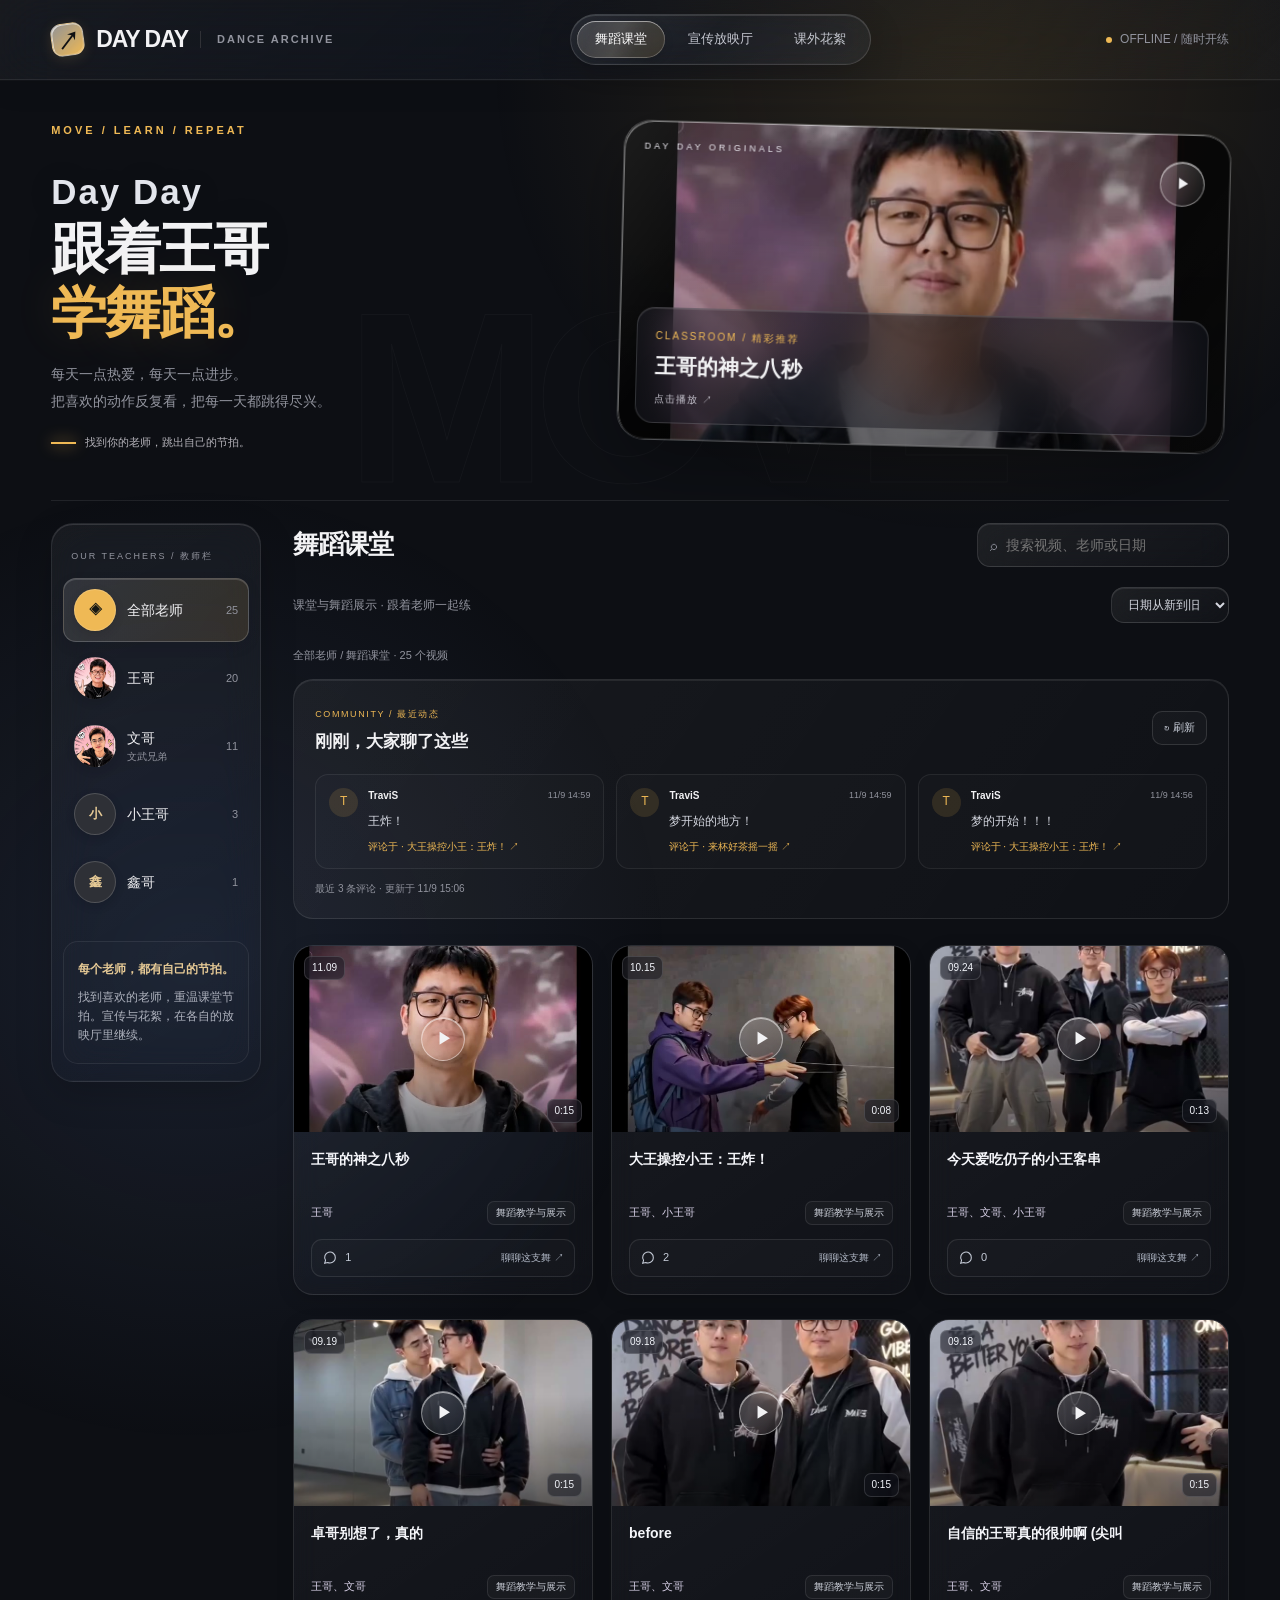
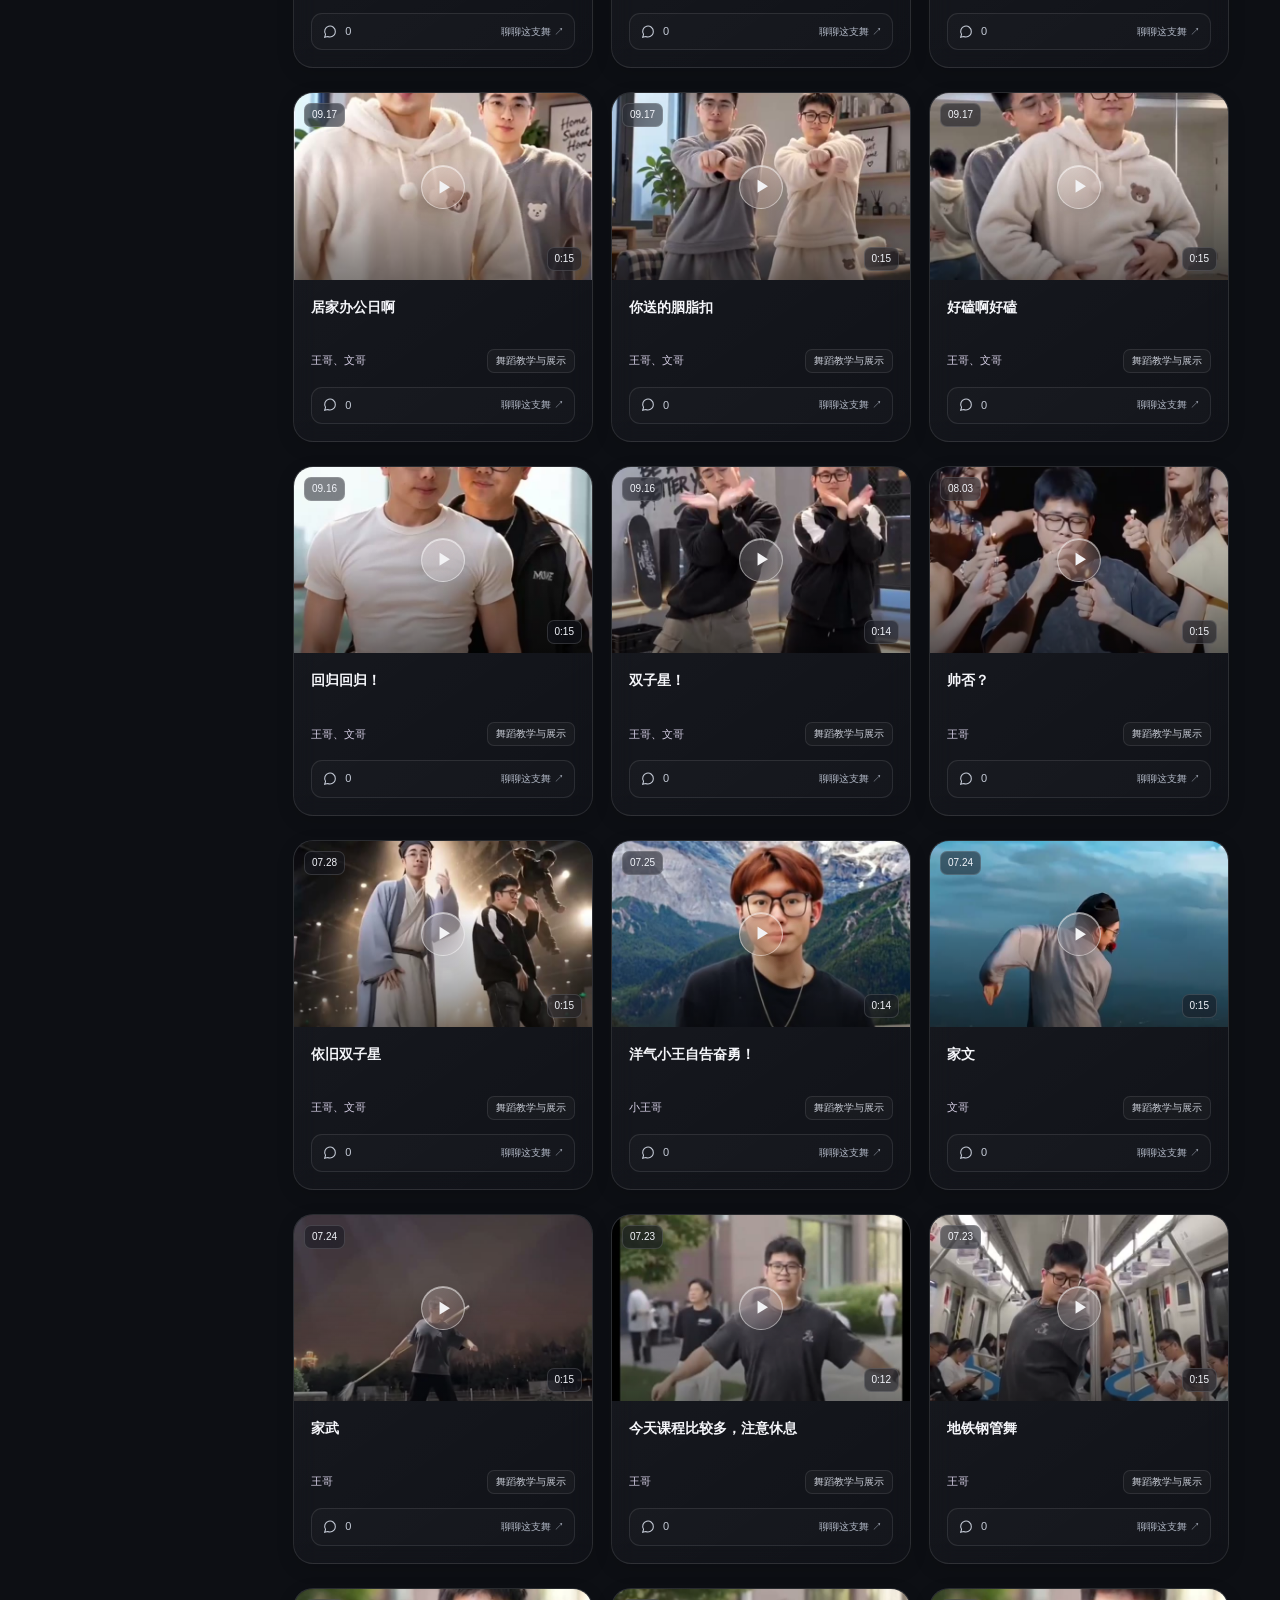
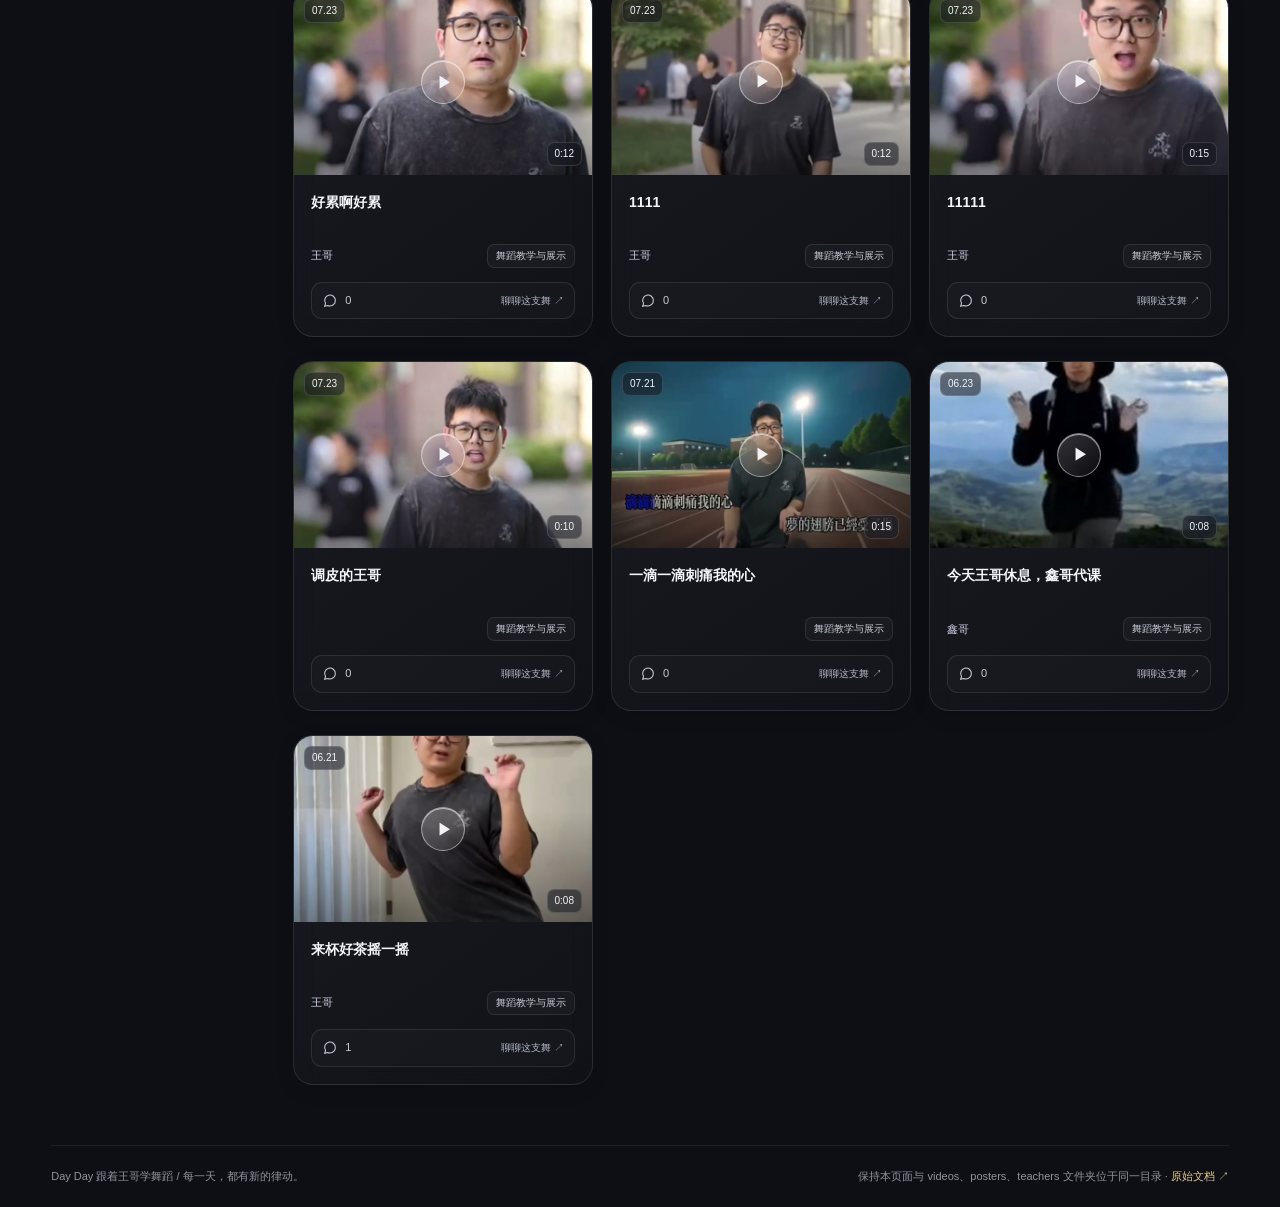
==== commit 37ee3989: "Fix per-video comment isolation and unified inline commenting" ====
--- a/index.html
+++ b/index.html
@@ -62,11 +62,11 @@
 #closePlayer{display:grid;place-items:center;padding:0;line-height:1;appearance:none;-webkit-appearance:none}#closePlayer svg{display:block;pointer-events:none}
 </style><style id="video-comments-style">
 #playerDialog{overflow-y:auto;overscroll-behavior:contain;scrollbar-width:thin;scrollbar-color:#ffffff33 transparent}#playerDialog .modal-head{position:sticky;top:0;z-index:2;background:#232733ed;backdrop-filter:blur(20px);-webkit-backdrop-filter:blur(20px)}.video-comments{padding:22px;border-top:1px solid #ffffff20;background:linear-gradient(135deg,#ffffff06,#ffffff02)}.comments-heading{display:flex;gap:12px;justify-content:space-between;align-items:center;flex-wrap:wrap}.comments-heading h3{font-size:17px;margin:0;color:#f5f6fa}.comments-heading>span{color:var(--muted);font-size:9px;letter-spacing:1.4px}.comments-video-title{font-size:13px;color:var(--lime);margin:10px 0 0}.comments-note{font-size:11px;color:#b0b6c2;margin:8px 0 18px}#commentsStatus{font-size:12px;color:#c2c7d2;margin:12px 0}#commentsStatus:empty{display:none}.giscus{margin:18px 0 12px;min-height:120px}.giscus-frame{width:100%;border:0}.comments-discussions{font-size:11px;color:var(--lime);display:inline-flex;align-items:center;min-height:36px}#commentsRetry{min-height:44px}@media(max-width:720px){.video-comments{padding:18px 14px}.comments-heading h3{font-size:16px}#playerDialog .modal-head{padding:12px 14px}.comments-note{line-height:1.8}.comments-discussions{min-height:44px}}
-</style><script src="comments.js?v=3" defer></script><link rel="stylesheet" href="comments-ui.css?v=3"><script src="video-data.js?v=3"></script></head><body>
+</style><script src="comments.js?v=4" defer></script><link rel="stylesheet" href="comments-ui.css?v=4"><script src="video-data.js?v=3"></script></head><body>
 <header><a class="brand" href="#"><span class="brand-mark">↗</span>DAY DAY<span>DANCE ARCHIVE</span></a><nav class="scene-nav" aria-label="内容页面"><a href="#classroom" data-scene-link="classroom">舞蹈课堂</a><a href="#films" data-scene-link="films">宣传放映厅</a><a href="#moments" data-scene-link="moments">课外花絮</a></nav><div class="offline">OFFLINE / 随时开练</div></header>
 <div class="shell"><section class="hero"><div class="hero-copy"><div class="eyebrow" id="sceneEyebrow">MOVE / LEARN / REPEAT</div><h1><span class="hero-day">Day Day</span><br>跟着王哥<br><em>学舞蹈。</em></h1><p id="sceneIntro"></p><div class="hero-bottom"><span class="live-line"></span><span id="sceneSlogan"></span></div></div><button class="hero-art" id="heroPlay" aria-label="播放推荐视频"><img id="heroPoster" alt="推荐视频封面"><span class="film-corner">DAY DAY ORIGINALS</span><span class="hero-play-icon" aria-hidden="true">▶</span><span class="art-label"><small id="heroKicker"></small><strong id="heroTitle"></strong><span class="hero-action">点击播放 ↗</span></span></button><span class="hero-watermark" aria-hidden="true" id="sceneWatermark"></span></section>
 <div class="workspace" id="workspace"><aside id="teacherAside"><div class="side-title">OUR TEACHERS / 教师栏</div><nav id="teachers" class="teachers" aria-label="老师筛选"></nav><div class="side-note"><strong>每个老师，都有自己的节拍。</strong><p>找到喜欢的老师，重温课堂节拍。宣传与花絮，在各自的放映厅里继续。</p></div></aside><main><div class="library-head"><h2 id="sceneHeading"></h2><label class="search"><span aria-hidden="true">⌕</span><input id="search" type="search" placeholder="搜索视频、老师或日期" aria-label="搜索视频、老师或日期"></label></div><div class="filters"><span class="section-note" id="sceneNote"></span><select class="sort" id="sort" aria-label="排序方式"><option value="new">日期从新到旧</option><option value="old">日期从旧到新</option><option value="short">时长从短到长</option></select></div><div class="results"><span id="resultCount" aria-live="polite"></span></div><section class="activity-panel" aria-labelledby="activityHeading"><div class="activity-heading"><div><span class="activity-kicker">COMMUNITY / 最近动态</span><h3 id="activityHeading">刚刚，大家聊了这些</h3></div><button id="refreshActivity" class="activity-refresh" type="button" aria-label="刷新近期评论">↻ 刷新</button></div><div id="recentComments" class="recent-comments" aria-live="polite"></div><p id="activityStatus" class="activity-status">最近 3 条评论 · 含回复</p></section><div id="collections"></div><div class="empty" id="empty" hidden><strong>暂无匹配的视频</strong><p>换一个关键词，或重置筛选后查看。</p><button id="reset" class="chip active">重置筛选</button></div></main></div><footer><span>Day Day 跟着王哥学舞蹈 / 每一天，都有新的律动。</span><span>保持本页面与 videos、posters、teachers 文件夹位于同一目录 · <a href="https://docs.corp.kuaishou.com/d/home/fcAAKuH-T7Q7LSq2rVWJ1p5ib" target="_blank" rel="noopener">原始文档 ↗</a></span></footer></div>
-<dialog id="playerDialog" aria-labelledby="playerTitle"><div class="modal-head"><h2 id="playerTitle"></h2><button id="closePlayer" class="close" aria-label="关闭播放器"><svg viewBox="0 0 24 24" width="18" height="18" fill="none" stroke="currentColor" stroke-width="2" stroke-linecap="round" aria-hidden="true" focusable="false"><path d="M6 6l12 12M18 6L6 18"/></svg></button></div><div class="player-scroll" id="playerScroll"><video id="player" class="modal-player" controls playsinline preload="metadata"></video><p id="playerError" class="error" hidden>暂时无法播放，请检查视频文件是否与页面一起保存，或下载后使用本地播放器观看。</p><div class="modal-foot"><span id="playerInfo"></span><span class="player-links"><a id="videoPageLink">视频独立页 ↗</a><a id="download" download>下载视频 ↓</a></span></div><section class="video-comments" id="commentsSection" aria-labelledby="commentsHeading"><div class="comments-heading"><h3 id="commentsHeading">一起聊聊这支舞 <small id="videoCommentCount"></small></h3><button id="refreshVideoComments" class="activity-refresh" type="button">刷新评论</button></div><p id="commentsVideoTitle" class="comments-video-title"></p><p id="videoCommentNotice" class="activity-status" role="status"></p><div id="videoCommentList" aria-live="polite"></div><button id="moreVideoComments" class="chip" type="button" hidden>加载更多评论</button><a id="videoDiscussionLink" class="comments-discussions" href="https://github.com/traviszzzhang/day-day-study-dance-with-wang/discussions" target="_blank" rel="noopener">在 GitHub 查看讨论 ↗</a></section></div><section class="comment-composer" aria-label="写评论"><div class="composer-bar"><button id="toggleComposer" class="composer-trigger" type="button" aria-expanded="false" aria-controls="composerBody"><span aria-hidden="true">✎</span><span>聊聊这支舞…</span><strong>写评论</strong></button><button id="composerCollapse" class="activity-refresh" type="button" hidden>收起</button></div><div id="composerBody" hidden><p class="comments-note">使用 GitHub 登录即可留言，评论对所有人可见。</p><p id="commentsStatus" role="status" aria-live="polite"></p><button id="commentsRetry" class="chip" type="button" hidden>重新加载</button><div id="giscusMount" class="giscus"></div></div></section></dialog><div class="toast" id="toast" role="status" hidden></div>
+<dialog id="playerDialog" aria-labelledby="playerTitle"><div class="modal-head"><h2 id="playerTitle"></h2><button id="closePlayer" class="close" aria-label="关闭播放器"><svg viewBox="0 0 24 24" width="18" height="18" fill="none" stroke="currentColor" stroke-width="2" stroke-linecap="round" aria-hidden="true" focusable="false"><path d="M6 6l12 12M18 6L6 18"/></svg></button></div><div class="player-scroll" id="playerScroll"><video id="player" class="modal-player" controls playsinline preload="metadata"></video><p id="playerError" class="error" hidden>暂时无法播放，请检查视频文件是否与页面一起保存，或下载后使用本地播放器观看。</p><div class="modal-foot"><span id="playerInfo"></span><span class="player-links"><a id="download" download>下载视频 ↓</a></span></div><section class="video-comments" id="commentsSection" aria-labelledby="commentsHeading"><div class="comments-heading"><h3 id="commentsHeading">一起聊聊这支舞 <small id="videoCommentCount"></small></h3><button id="refreshVideoComments" class="activity-refresh" type="button">刷新评论</button></div><p id="commentsVideoTitle" class="comments-video-title"></p><p id="videoCommentNotice" class="activity-status" role="status"></p><div id="videoCommentList" aria-live="polite"></div><button id="moreVideoComments" class="chip" type="button" hidden>加载更多评论</button><a id="videoDiscussionLink" class="comments-discussions" href="https://github.com/traviszzzhang/day-day-study-dance-with-wang/discussions" target="_blank" rel="noopener">在 GitHub 查看讨论 ↗</a></section></div><section class="comment-composer" aria-label="写评论"><div class="composer-bar"><h3>聊聊这支舞</h3><span id="composerVideoName" class="composer-video-name"></span></div><div id="composerBody"><p class="comments-note">使用 GitHub 登录即可留言，评论对所有人可见。</p><p id="commentsStatus" role="status" aria-live="polite"></p><button id="commentsRetry" class="chip" type="button" hidden>重新加载</button><div id="giscusMount" class="giscus"></div></div></section></dialog><div class="toast" id="toast" role="status" hidden></div>
 <script>
 const originalItems=window.DAYDAY_VIDEOS;
 const teacherRoster=[{"id": "wang", "name": "王哥", "avatar": "teachers/wang.jpeg"}, {"id": "wen", "name": "文哥", "avatar": "teachers/wen.png"}, {"id": "xiaowang", "name": "小王哥", "avatar": null}, {"id": "xin", "name": "鑫哥", "avatar": null}];
@@ -81,7 +81,8 @@
 let activeScene='classroom',openedVideoId=null;
 let state={teacher:'全部老师',category:'全部视频',query:'',sort:'new'};
 function matches(v){const q=state.query.trim().toLowerCase();return v.category===scenes[activeScene].category&&(activeScene!=='classroom'||state.teacher==='全部老师'||v.teachers.includes(state.teacher))&&(!q||[v.title,...(activeScene==='classroom'?v.teachers:[]),v.date,dateLabel(v.date)].join(' ').toLowerCase().includes(q))}
-function cardMarkup(v,index=0){return `<article style="--card-delay:${Math.min(index,10)*35}ms" class="card" data-id="${v.id}"><div class="thumbnail"><button class="launch" data-play="${v.id}" aria-label="播放：${esc(v.title)}"><img src="${v.poster}" alt="" loading="lazy"><span class="play" aria-hidden="true">▶</span></button><span class="date-label">${esc(dateLabel(v.date))}</span><span class="duration">${time(v.duration)}</span></div><div class="card-body"><h3 title="${esc(v.title)}">${esc(v.title)}</h3><div class="card-bottom"><span class="teacher-tag">${activeScene==='classroom'?esc(teacherLabel(v)):esc(dateLabel(v.date))}</span><span class="category-tag">${esc(v.category)}</span></div><a class="comment-bubble" data-comments-for="${v.id}" href="video.html?id=${v.id}#comments" aria-label="查看评论：${esc(v.title)}"><svg viewBox="0 0 24 24" width="16" height="16" fill="none" stroke="currentColor" stroke-width="1.6" aria-hidden="true"><path d="M20 11.5a8 8 0 0 1-8 8 9 9 0 0 1-3.5-.7L4 20l1.3-4.5A8 8 0 1 1 20 11.5Z"/></svg><span data-comment-count>评论</span><span class="bubble-action">聊聊这支舞 ↗</span></a></div></article>`}
+function cardMarkup(v,index=0){return `<article style="--card-delay:${Math.min(index,10)*35}ms" class="card" data-id="${v.id}"><div class="thumbnail"><button class="launch" data-play="${v.id}" aria-label="播放：${esc(v.title)}"><img src="${v.poster}" alt="" loading="lazy"><span class="play" aria-hidden="true">▶</span></button><span class="date-label">${esc(dateLabel(v.date))}</span><span class="duration">${time(v.duration)}</span></div><div class="card-body"><h3 title="${esc(v.title)}">${esc(v.title)}</h3><div class="card-bottom"><span class="teacher-tag">${activeScene==='classroom'?esc(teacherLabel(v)):esc(dateLabel(v.date))}</span><span class="category-tag">${esc(v.category)}</span></div><a class="comment-bubble" data-comments-for="${v.id}" href="index.html?video=${v.id}&comments=1#${sceneForVideo(v)}" aria-label="查看评论：${esc(v.title)}"><svg viewBox="0 0 24 24" width="16" height="16" fill="none" stroke="currentColor" stroke-width="1.6" aria-hidden="true"><path d="M20 11.5a8 8 0 0 1-8 8 9 9 0 0 1-3.5-.7L4 20l1.3-4.5A8 8 0 1 1 20 11.5Z"/></svg><span data-comment-count>评论</span><span class="bubble-action">聊聊这支舞 ↗</span></a></div></article>`}
+function sceneForVideo(v){return v.category==='宣传视频'?'films':v.category==='日常花絮'?'moments':'classroom'}
 function dateKey(v){return Number((v.date.match(/^\d{4}/)||['0'])[0])}
 function render(){
  $('teachers').innerHTML=[{name:'全部老师',symbol:'◈'},...teacherRoster].map(t=>{const count=items.filter(v=>v.category===scenes.classroom.category&&(t.name==='全部老师'||v.teachers.includes(t.name))).length;const avatar=t.symbol|| (t.avatar?`<img src="${t.avatar}" alt="" class="teacher-photo">`:t.name==='小王哥'?'小':'鑫');return `<button class="teacher ${state.teacher===t.name?'active':''}" data-teacher="${esc(t.name)}" aria-pressed="${state.teacher===t.name}"><span class="avatar">${avatar}</span><span class="teacher-name">${esc(t.name)}${t.name==='文哥'?'<small>文武兄弟</small>':''}</span><span class="count">${count}</span></button>`}).join('');
@@ -93,9 +94,9 @@
 $('teachers').addEventListener('click',e=>{const b=e.target.closest('[data-teacher]');if(b){state.teacher=b.dataset.teacher;render()}});
 $('search').addEventListener('input',e=>{state.query=e.target.value;render()});$('sort').addEventListener('change',e=>{state.sort=e.target.value;render()});
 $('reset').addEventListener('click',()=>{state={teacher:'全部老师',category:'全部视频',query:'',sort:'new'};$('search').value='';$('sort').value='new';render()});
-$('collections').addEventListener('click',e=>{const comments=e.target.closest('[data-comments-for]');if(comments)return;const play=e.target.closest('[data-play]');if(play)openPlayer(items.find(v=>v.id===play.dataset.play))});
-function openPlayer(v,options={}){openedVideoId=v.id;const link=new URL(location.href);link.searchParams.set('video',v.id);history.replaceState(null,'',link.href);$('playerTitle').textContent=v.title;$('playerInfo').textContent=[activeScene==='classroom'?teacherLabel(v):'',v.category,dateLabel(v.date),time(v.duration)].filter(Boolean).join(' · ');$('playerError').hidden=true;$('download').href=v.src;$('videoPageLink').href=`video.html?id=${v.id}`;$('player').poster=v.poster;$('player').src=v.src;$('playerDialog').showModal();$('playerScroll').scrollTop=0;window.daydayComments?.open(v);if(options.comments){$('player').pause();requestAnimationFrame(()=>$('commentsSection').scrollIntoView({block:'start',behavior:'smooth'}))}else $('player').play().catch(()=>{})}
-function stopPlayer(){openedVideoId=null;const link=new URL(location.href);link.searchParams.delete('video');history.replaceState(null,'',link.href);$('player').pause();$('player').removeAttribute('src');$('player').load()}
+$('collections').addEventListener('click',e=>{const comments=e.target.closest('[data-comments-for]');if(comments){if(e.metaKey||e.ctrlKey||e.shiftKey||e.altKey)return;e.preventDefault();openPlayer(items.find(v=>v.id===comments.dataset.commentsFor),{comments:true});return}const play=e.target.closest('[data-play]');if(play)openPlayer(items.find(v=>v.id===play.dataset.play))});
+function openPlayer(v,options={}){openedVideoId=v.id;const link=new URL(location.href);link.searchParams.set('video',v.id);if(options.comments)link.searchParams.set('comments','1');else link.searchParams.delete('comments');history.replaceState(null,'',link.href);$('playerTitle').textContent=v.title;$('playerInfo').textContent=[activeScene==='classroom'?teacherLabel(v):'',v.category,dateLabel(v.date),time(v.duration)].filter(Boolean).join(' · ');$('playerError').hidden=true;$('download').href=v.src;$('player').poster=v.poster;$('player').src=v.src;$('playerDialog').showModal();$('playerScroll').scrollTop=0;window.daydayComments?.open(v);if(options.comments){$('player').pause();requestAnimationFrame(()=>$('commentsSection').scrollIntoView({block:'start',behavior:'smooth'}))}else $('player').play().catch(()=>{})}
+function stopPlayer(){openedVideoId=null;const link=new URL(location.href);link.searchParams.delete('video');link.searchParams.delete('comments');window.daydayComments?.close();history.replaceState(null,'',link.href);$('player').pause();$('player').removeAttribute('src');$('player').load()}
 $('closePlayer').addEventListener('click',()=>$('playerDialog').close());$('playerDialog').addEventListener('close',stopPlayer);$('playerDialog').addEventListener('click',e=>{if(e.target===$('playerDialog')){const r=$('playerDialog').getBoundingClientRect();if(e.clientX<r.left||e.clientX>r.right||e.clientY<r.top||e.clientY>r.bottom)$('playerDialog').close()}});$('player').addEventListener('error',()=>{if($('player').hasAttribute('src'))$('playerError').hidden=false});
 function showScene(id,reset=true){activeScene=scenes[id]?id:'classroom';const scene=scenes[activeScene];document.body.dataset.scene=activeScene;$('teacherAside').hidden=activeScene!=='classroom';$('workspace').className='workspace'+(activeScene!=='classroom'?' full-width':'');$('sceneHeading').textContent=scene.heading;$('sceneEyebrow').textContent=scene.eyebrow;$('sceneIntro').innerHTML=scene.intro;$('sceneSlogan').textContent=scene.slogan;$('sceneWatermark').textContent=scene.watermark;$('sceneNote').textContent=scene.note;
  document.querySelectorAll('[data-scene-link]').forEach(link=>{const on=link.dataset.sceneLink===activeScene;link.classList.toggle('active',on);if(on)link.setAttribute('aria-current','page');else link.removeAttribute('aria-current')});
--- a/comments-ui.css
+++ b/comments-ui.css
@@ -4,3 +4,5 @@
 .detail-header-label{font-size:11px;letter-spacing:1px;color:var(--muted)}.composer-back{display:flex;align-items:center;justify-content:center;gap:7px;min-height:46px;padding:10px 13px;border:1px solid #ffffff24;border-radius:12px;background:#ffffff08;color:#d7deea;text-decoration:none;font-size:12px;white-space:nowrap;flex-shrink:0;touch-action:manipulation}.composer-back:hover{border-color:var(--lime);color:var(--lime)}.composer-back>span:first-child{font-size:17px;line-height:1}@media(max-width:480px){.composer-back{padding:9px 10px;font-size:11px;gap:5px}.detail-page .composer-trigger{padding-left:10px;padding-right:10px}.detail-page .composer-trigger>span:nth-child(2){font-size:12px}.detail-page .composer-bar{gap:7px}}
 
 .composer-trigger{min-width:0}.composer-trigger>span:nth-child(2){min-width:0;overflow:hidden;text-overflow:ellipsis;white-space:nowrap}.composer-trigger strong{flex-shrink:0}
+/* Direct editor: no separate pseudo input or expand step. */
+.comment-composer .composer-bar{justify-content:space-between;align-items:center;gap:12px}.composer-bar h3{font-size:14px;margin:0;font-weight:600;color:#f0f3fa}.composer-video-name{font-size:10px;color:var(--lime);overflow:hidden;text-overflow:ellipsis;white-space:nowrap;max-width:65%}#composerBody{max-height:38dvh;min-height:170px}#composerBody .giscus{min-height:150px}#composerBody .comments-note{margin:5px 0;font-size:10px}.giscus-frame{border:0;background:transparent}.comment-composer{padding-top:10px}.player-scroll{scroll-behavior:smooth}@media(max-width:720px){#composerBody{max-height:38dvh}.composer-bar h3{font-size:13px}.composer-video-name{font-size:9px;max-width:70%}.comment-composer{padding-top:9px}}@media(orientation:landscape) and (max-height:550px){#composerBody{max-height:35dvh;min-height:100px}.comments-note{display:none}}
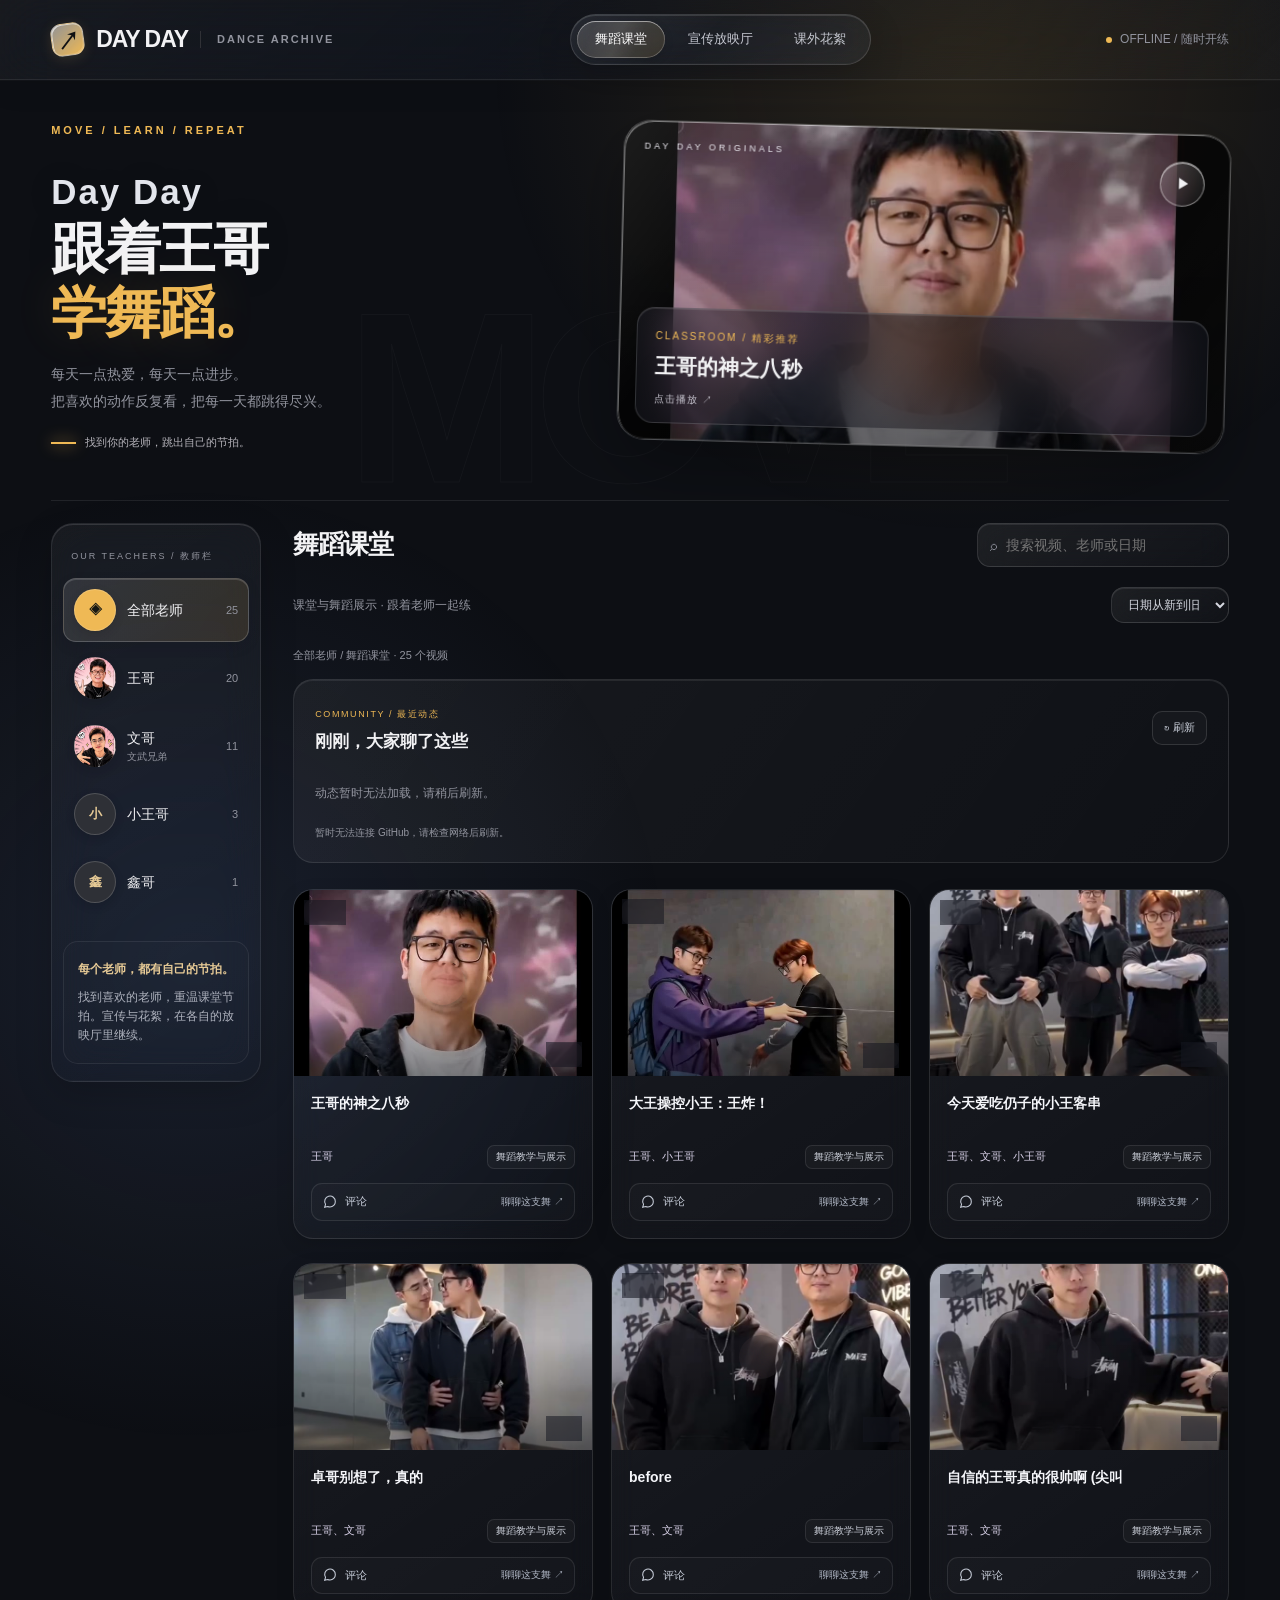
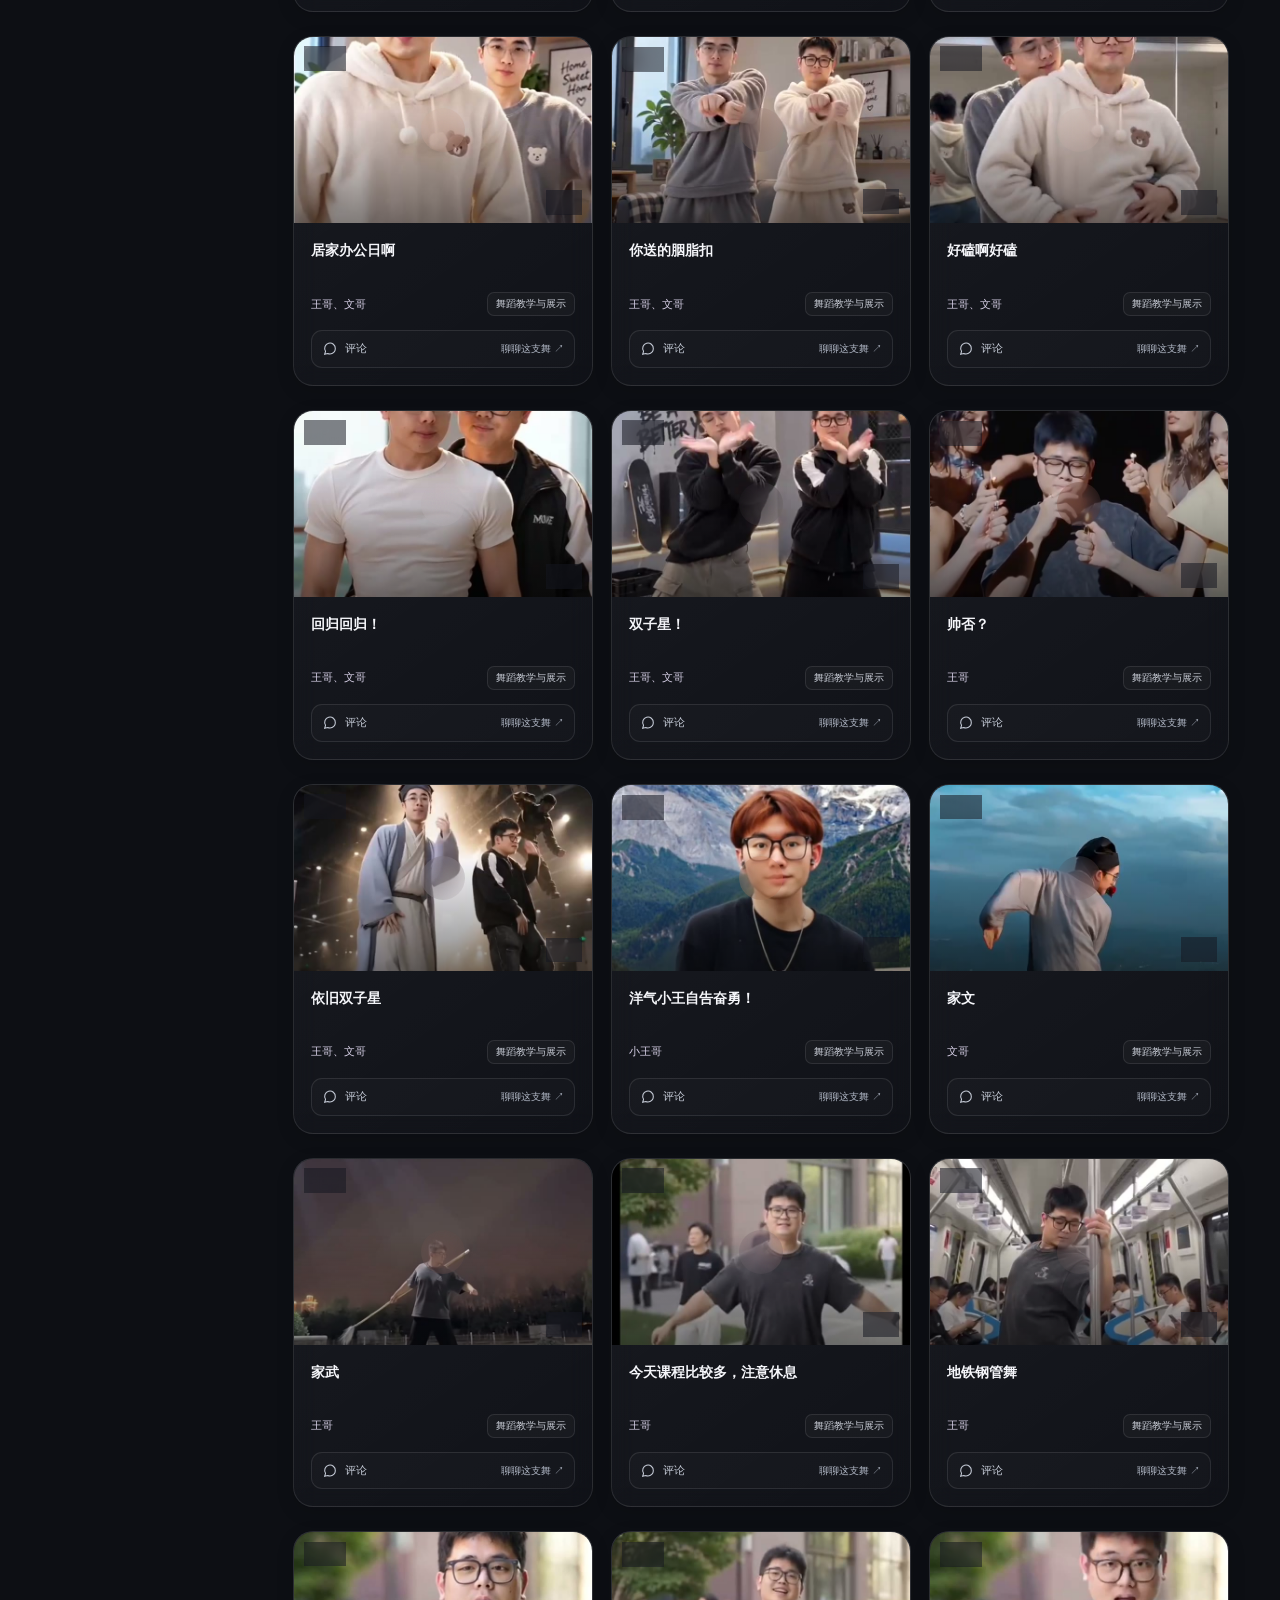
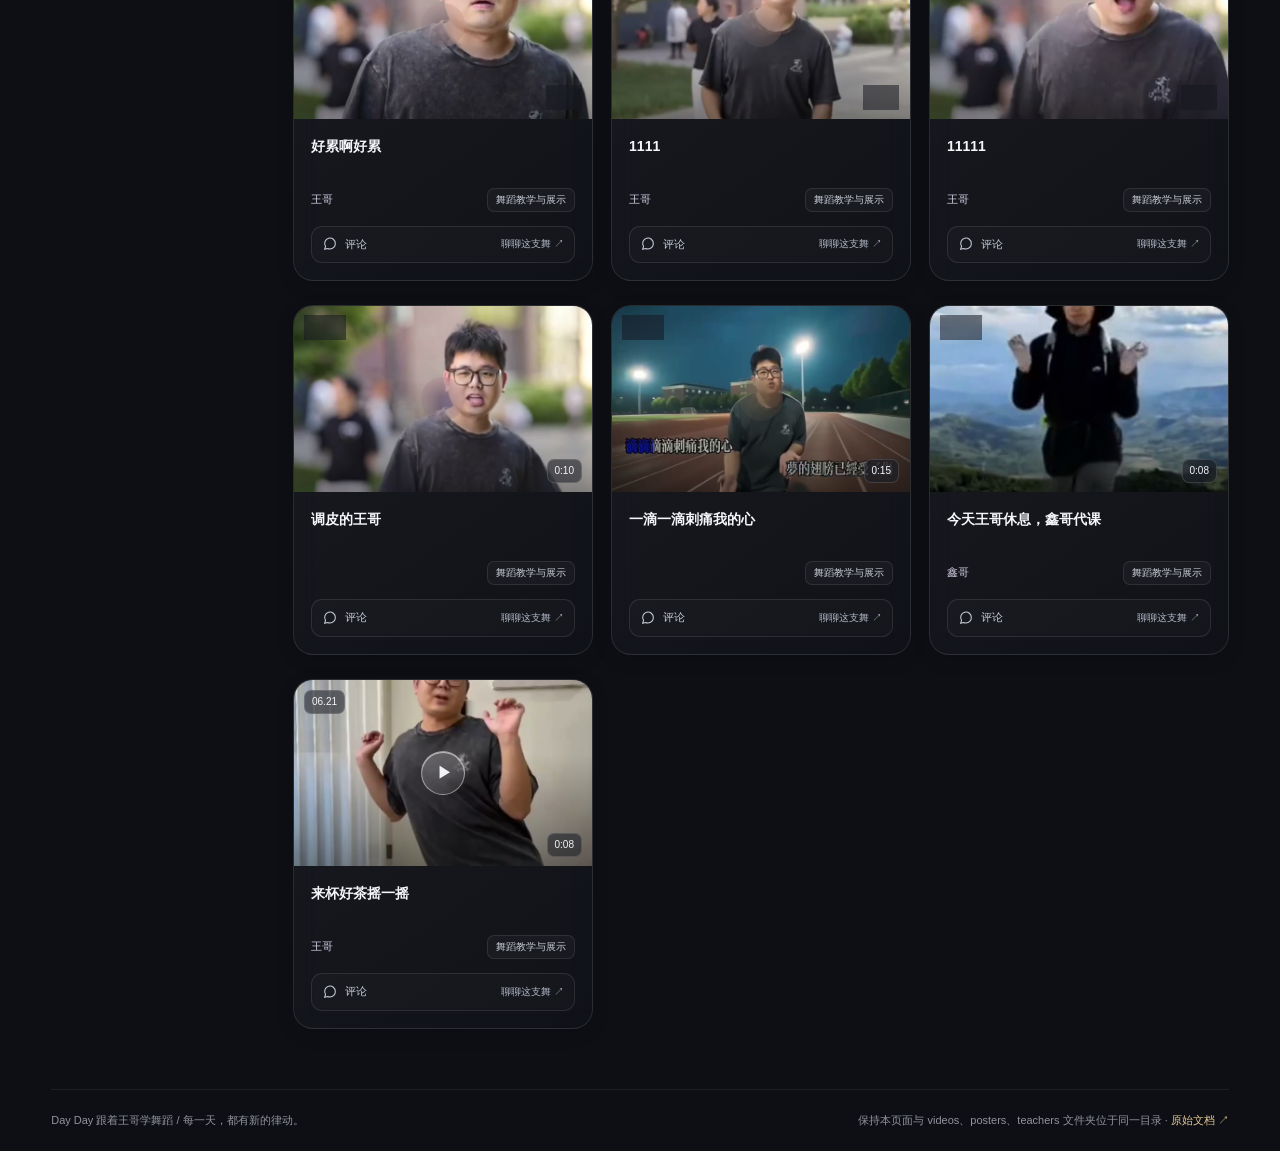
==== commit c48f75eb: "Read discussions directly on page load without comment deployments" ====
--- a/index.html
+++ b/index.html
@@ -62,7 +62,7 @@
 #closePlayer{display:grid;place-items:center;padding:0;line-height:1;appearance:none;-webkit-appearance:none}#closePlayer svg{display:block;pointer-events:none}
 </style><style id="video-comments-style">
 #playerDialog{overflow-y:auto;overscroll-behavior:contain;scrollbar-width:thin;scrollbar-color:#ffffff33 transparent}#playerDialog .modal-head{position:sticky;top:0;z-index:2;background:#232733ed;backdrop-filter:blur(20px);-webkit-backdrop-filter:blur(20px)}.video-comments{padding:22px;border-top:1px solid #ffffff20;background:linear-gradient(135deg,#ffffff06,#ffffff02)}.comments-heading{display:flex;gap:12px;justify-content:space-between;align-items:center;flex-wrap:wrap}.comments-heading h3{font-size:17px;margin:0;color:#f5f6fa}.comments-heading>span{color:var(--muted);font-size:9px;letter-spacing:1.4px}.comments-video-title{font-size:13px;color:var(--lime);margin:10px 0 0}.comments-note{font-size:11px;color:#b0b6c2;margin:8px 0 18px}#commentsStatus{font-size:12px;color:#c2c7d2;margin:12px 0}#commentsStatus:empty{display:none}.giscus{margin:18px 0 12px;min-height:120px}.giscus-frame{width:100%;border:0}.comments-discussions{font-size:11px;color:var(--lime);display:inline-flex;align-items:center;min-height:36px}#commentsRetry{min-height:44px}@media(max-width:720px){.video-comments{padding:18px 14px}.comments-heading h3{font-size:16px}#playerDialog .modal-head{padding:12px 14px}.comments-note{line-height:1.8}.comments-discussions{min-height:44px}}
-</style><script src="comments.js?v=4" defer></script><link rel="stylesheet" href="comments-ui.css?v=4"><script src="video-data.js?v=3"></script></head><body>
+</style><script src="github-comments.js?v=5" defer></script><script src="comments.js?v=5" defer></script><link rel="stylesheet" href="comments-ui.css?v=4"><script src="video-data.js?v=3"></script></head><body>
 <header><a class="brand" href="#"><span class="brand-mark">↗</span>DAY DAY<span>DANCE ARCHIVE</span></a><nav class="scene-nav" aria-label="内容页面"><a href="#classroom" data-scene-link="classroom">舞蹈课堂</a><a href="#films" data-scene-link="films">宣传放映厅</a><a href="#moments" data-scene-link="moments">课外花絮</a></nav><div class="offline">OFFLINE / 随时开练</div></header>
 <div class="shell"><section class="hero"><div class="hero-copy"><div class="eyebrow" id="sceneEyebrow">MOVE / LEARN / REPEAT</div><h1><span class="hero-day">Day Day</span><br>跟着王哥<br><em>学舞蹈。</em></h1><p id="sceneIntro"></p><div class="hero-bottom"><span class="live-line"></span><span id="sceneSlogan"></span></div></div><button class="hero-art" id="heroPlay" aria-label="播放推荐视频"><img id="heroPoster" alt="推荐视频封面"><span class="film-corner">DAY DAY ORIGINALS</span><span class="hero-play-icon" aria-hidden="true">▶</span><span class="art-label"><small id="heroKicker"></small><strong id="heroTitle"></strong><span class="hero-action">点击播放 ↗</span></span></button><span class="hero-watermark" aria-hidden="true" id="sceneWatermark"></span></section>
 <div class="workspace" id="workspace"><aside id="teacherAside"><div class="side-title">OUR TEACHERS / 教师栏</div><nav id="teachers" class="teachers" aria-label="老师筛选"></nav><div class="side-note"><strong>每个老师，都有自己的节拍。</strong><p>找到喜欢的老师，重温课堂节拍。宣传与花絮，在各自的放映厅里继续。</p></div></aside><main><div class="library-head"><h2 id="sceneHeading"></h2><label class="search"><span aria-hidden="true">⌕</span><input id="search" type="search" placeholder="搜索视频、老师或日期" aria-label="搜索视频、老师或日期"></label></div><div class="filters"><span class="section-note" id="sceneNote"></span><select class="sort" id="sort" aria-label="排序方式"><option value="new">日期从新到旧</option><option value="old">日期从旧到新</option><option value="short">时长从短到长</option></select></div><div class="results"><span id="resultCount" aria-live="polite"></span></div><section class="activity-panel" aria-labelledby="activityHeading"><div class="activity-heading"><div><span class="activity-kicker">COMMUNITY / 最近动态</span><h3 id="activityHeading">刚刚，大家聊了这些</h3></div><button id="refreshActivity" class="activity-refresh" type="button" aria-label="刷新近期评论">↻ 刷新</button></div><div id="recentComments" class="recent-comments" aria-live="polite"></div><p id="activityStatus" class="activity-status">最近 3 条评论 · 含回复</p></section><div id="collections"></div><div class="empty" id="empty" hidden><strong>暂无匹配的视频</strong><p>换一个关键词，或重置筛选后查看。</p><button id="reset" class="chip active">重置筛选</button></div></main></div><footer><span>Day Day 跟着王哥学舞蹈 / 每一天，都有新的律动。</span><span>保持本页面与 videos、posters、teachers 文件夹位于同一目录 · <a href="https://docs.corp.kuaishou.com/d/home/fcAAKuH-T7Q7LSq2rVWJ1p5ib" target="_blank" rel="noopener">原始文档 ↗</a></span></footer></div>
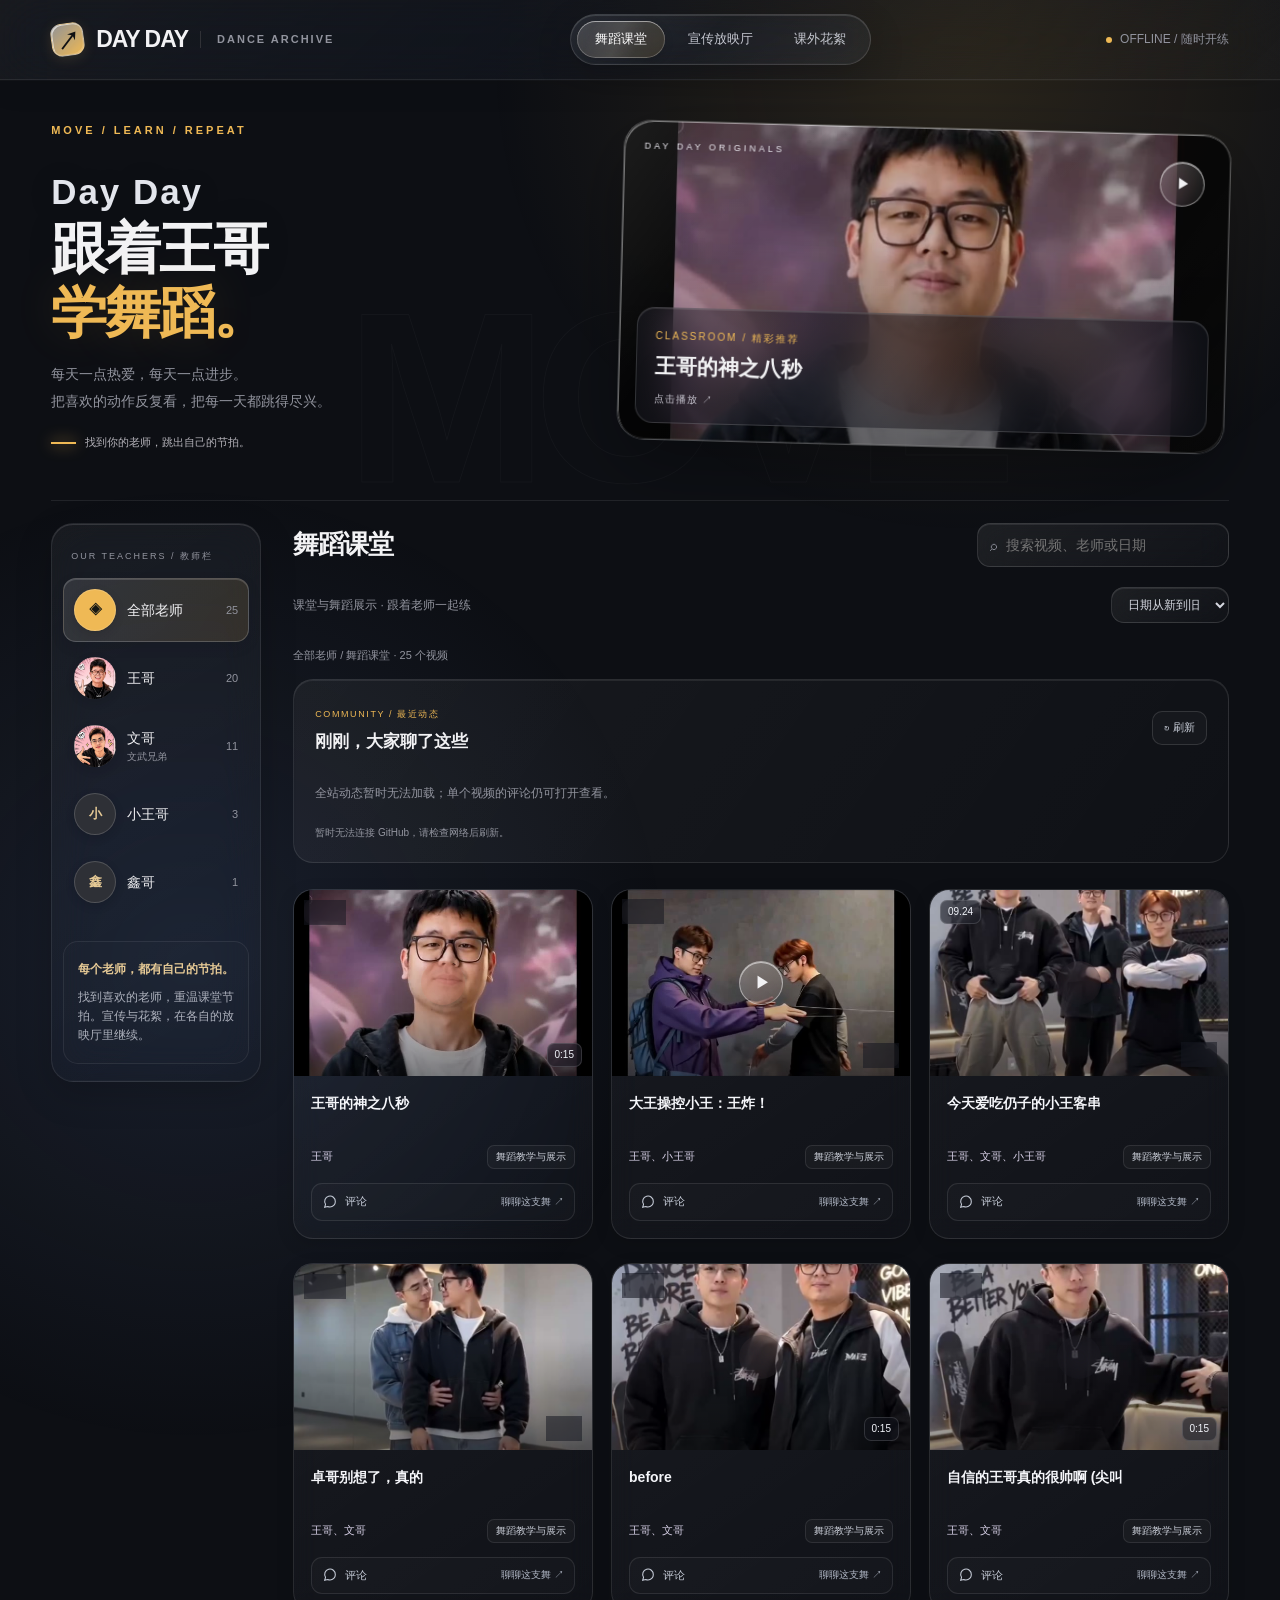
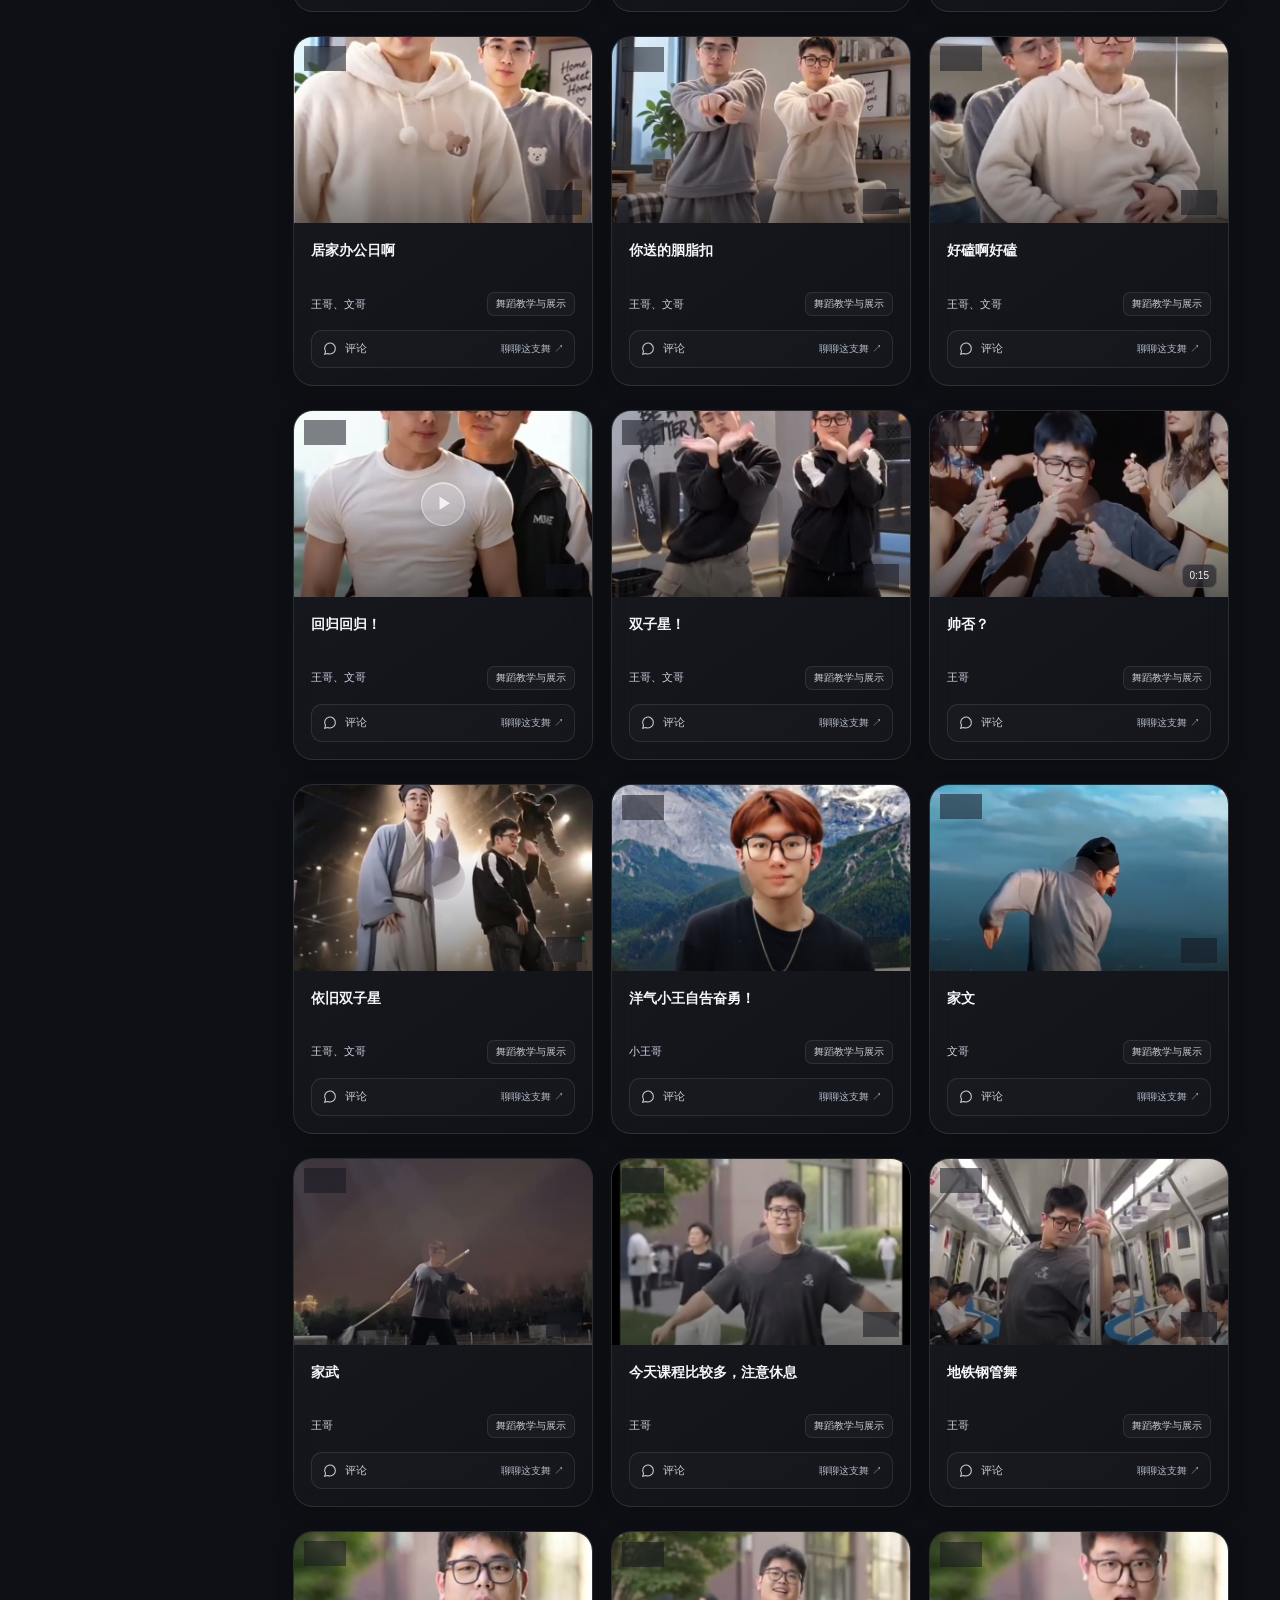
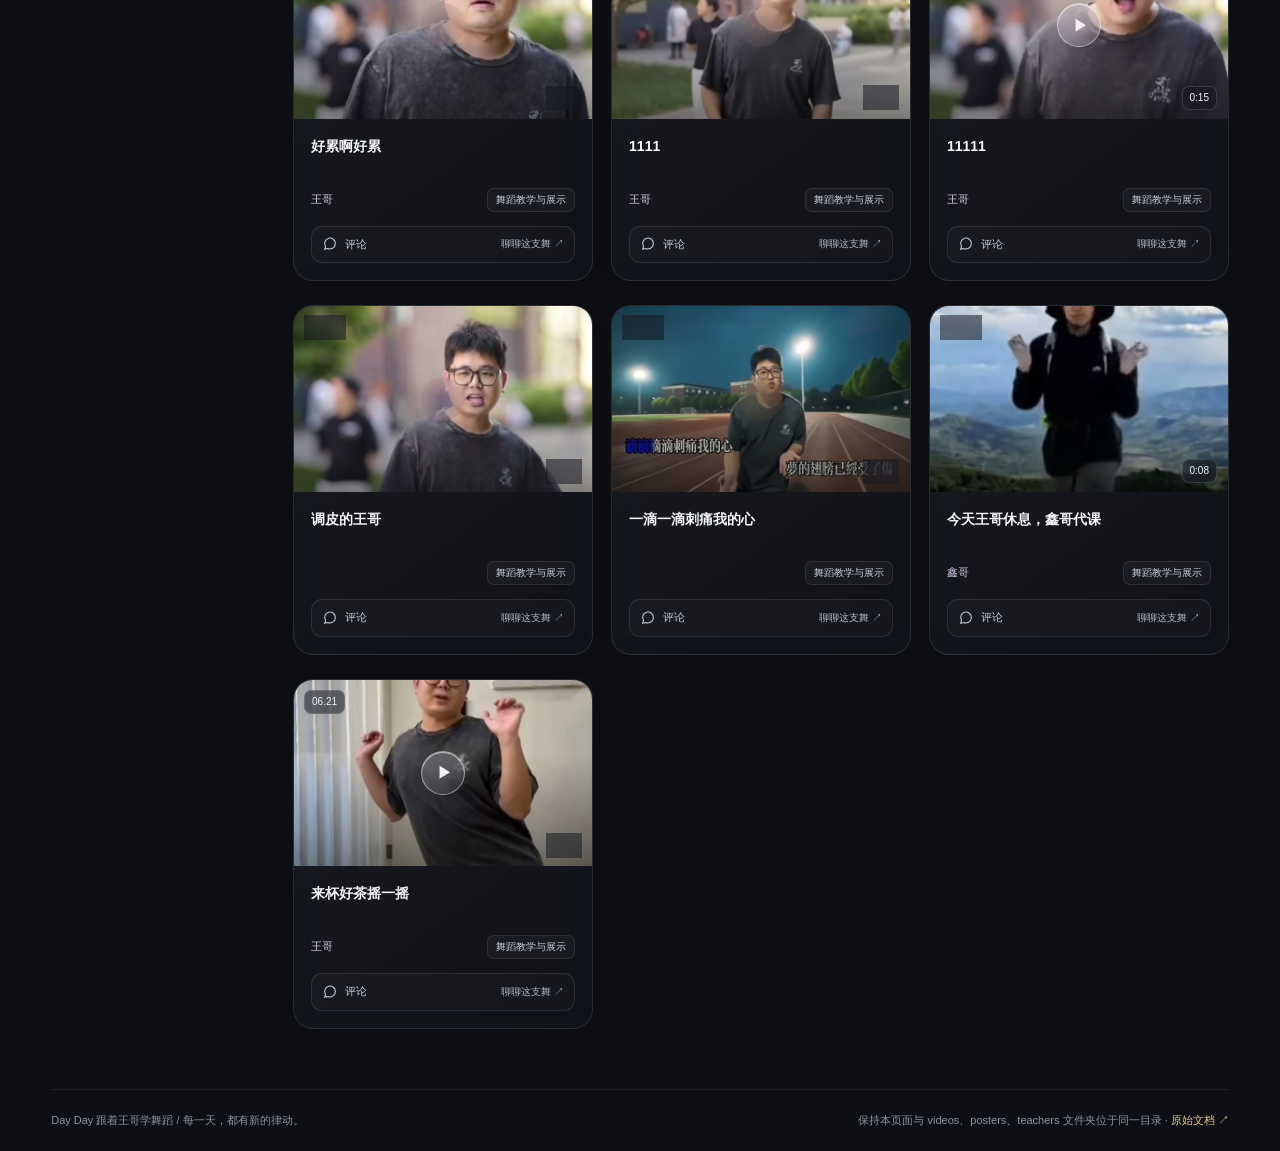
==== commit b2786249: "Keep video comments available when anonymous activity API is limited" ====
--- a/index.html
+++ b/index.html
@@ -62,11 +62,11 @@
 #closePlayer{display:grid;place-items:center;padding:0;line-height:1;appearance:none;-webkit-appearance:none}#closePlayer svg{display:block;pointer-events:none}
 </style><style id="video-comments-style">
 #playerDialog{overflow-y:auto;overscroll-behavior:contain;scrollbar-width:thin;scrollbar-color:#ffffff33 transparent}#playerDialog .modal-head{position:sticky;top:0;z-index:2;background:#232733ed;backdrop-filter:blur(20px);-webkit-backdrop-filter:blur(20px)}.video-comments{padding:22px;border-top:1px solid #ffffff20;background:linear-gradient(135deg,#ffffff06,#ffffff02)}.comments-heading{display:flex;gap:12px;justify-content:space-between;align-items:center;flex-wrap:wrap}.comments-heading h3{font-size:17px;margin:0;color:#f5f6fa}.comments-heading>span{color:var(--muted);font-size:9px;letter-spacing:1.4px}.comments-video-title{font-size:13px;color:var(--lime);margin:10px 0 0}.comments-note{font-size:11px;color:#b0b6c2;margin:8px 0 18px}#commentsStatus{font-size:12px;color:#c2c7d2;margin:12px 0}#commentsStatus:empty{display:none}.giscus{margin:18px 0 12px;min-height:120px}.giscus-frame{width:100%;border:0}.comments-discussions{font-size:11px;color:var(--lime);display:inline-flex;align-items:center;min-height:36px}#commentsRetry{min-height:44px}@media(max-width:720px){.video-comments{padding:18px 14px}.comments-heading h3{font-size:16px}#playerDialog .modal-head{padding:12px 14px}.comments-note{line-height:1.8}.comments-discussions{min-height:44px}}
-</style><script src="github-comments.js?v=5" defer></script><script src="comments.js?v=5" defer></script><link rel="stylesheet" href="comments-ui.css?v=4"><script src="video-data.js?v=3"></script></head><body>
+</style><script src="github-comments.js?v=6" defer></script><script src="comments.js?v=6" defer></script><link rel="stylesheet" href="comments-ui.css?v=6"><script src="video-data.js?v=3"></script></head><body>
 <header><a class="brand" href="#"><span class="brand-mark">↗</span>DAY DAY<span>DANCE ARCHIVE</span></a><nav class="scene-nav" aria-label="内容页面"><a href="#classroom" data-scene-link="classroom">舞蹈课堂</a><a href="#films" data-scene-link="films">宣传放映厅</a><a href="#moments" data-scene-link="moments">课外花絮</a></nav><div class="offline">OFFLINE / 随时开练</div></header>
 <div class="shell"><section class="hero"><div class="hero-copy"><div class="eyebrow" id="sceneEyebrow">MOVE / LEARN / REPEAT</div><h1><span class="hero-day">Day Day</span><br>跟着王哥<br><em>学舞蹈。</em></h1><p id="sceneIntro"></p><div class="hero-bottom"><span class="live-line"></span><span id="sceneSlogan"></span></div></div><button class="hero-art" id="heroPlay" aria-label="播放推荐视频"><img id="heroPoster" alt="推荐视频封面"><span class="film-corner">DAY DAY ORIGINALS</span><span class="hero-play-icon" aria-hidden="true">▶</span><span class="art-label"><small id="heroKicker"></small><strong id="heroTitle"></strong><span class="hero-action">点击播放 ↗</span></span></button><span class="hero-watermark" aria-hidden="true" id="sceneWatermark"></span></section>
 <div class="workspace" id="workspace"><aside id="teacherAside"><div class="side-title">OUR TEACHERS / 教师栏</div><nav id="teachers" class="teachers" aria-label="老师筛选"></nav><div class="side-note"><strong>每个老师，都有自己的节拍。</strong><p>找到喜欢的老师，重温课堂节拍。宣传与花絮，在各自的放映厅里继续。</p></div></aside><main><div class="library-head"><h2 id="sceneHeading"></h2><label class="search"><span aria-hidden="true">⌕</span><input id="search" type="search" placeholder="搜索视频、老师或日期" aria-label="搜索视频、老师或日期"></label></div><div class="filters"><span class="section-note" id="sceneNote"></span><select class="sort" id="sort" aria-label="排序方式"><option value="new">日期从新到旧</option><option value="old">日期从旧到新</option><option value="short">时长从短到长</option></select></div><div class="results"><span id="resultCount" aria-live="polite"></span></div><section class="activity-panel" aria-labelledby="activityHeading"><div class="activity-heading"><div><span class="activity-kicker">COMMUNITY / 最近动态</span><h3 id="activityHeading">刚刚，大家聊了这些</h3></div><button id="refreshActivity" class="activity-refresh" type="button" aria-label="刷新近期评论">↻ 刷新</button></div><div id="recentComments" class="recent-comments" aria-live="polite"></div><p id="activityStatus" class="activity-status">最近 3 条评论 · 含回复</p></section><div id="collections"></div><div class="empty" id="empty" hidden><strong>暂无匹配的视频</strong><p>换一个关键词，或重置筛选后查看。</p><button id="reset" class="chip active">重置筛选</button></div></main></div><footer><span>Day Day 跟着王哥学舞蹈 / 每一天，都有新的律动。</span><span>保持本页面与 videos、posters、teachers 文件夹位于同一目录 · <a href="https://docs.corp.kuaishou.com/d/home/fcAAKuH-T7Q7LSq2rVWJ1p5ib" target="_blank" rel="noopener">原始文档 ↗</a></span></footer></div>
-<dialog id="playerDialog" aria-labelledby="playerTitle"><div class="modal-head"><h2 id="playerTitle"></h2><button id="closePlayer" class="close" aria-label="关闭播放器"><svg viewBox="0 0 24 24" width="18" height="18" fill="none" stroke="currentColor" stroke-width="2" stroke-linecap="round" aria-hidden="true" focusable="false"><path d="M6 6l12 12M18 6L6 18"/></svg></button></div><div class="player-scroll" id="playerScroll"><video id="player" class="modal-player" controls playsinline preload="metadata"></video><p id="playerError" class="error" hidden>暂时无法播放，请检查视频文件是否与页面一起保存，或下载后使用本地播放器观看。</p><div class="modal-foot"><span id="playerInfo"></span><span class="player-links"><a id="download" download>下载视频 ↓</a></span></div><section class="video-comments" id="commentsSection" aria-labelledby="commentsHeading"><div class="comments-heading"><h3 id="commentsHeading">一起聊聊这支舞 <small id="videoCommentCount"></small></h3><button id="refreshVideoComments" class="activity-refresh" type="button">刷新评论</button></div><p id="commentsVideoTitle" class="comments-video-title"></p><p id="videoCommentNotice" class="activity-status" role="status"></p><div id="videoCommentList" aria-live="polite"></div><button id="moreVideoComments" class="chip" type="button" hidden>加载更多评论</button><a id="videoDiscussionLink" class="comments-discussions" href="https://github.com/traviszzzhang/day-day-study-dance-with-wang/discussions" target="_blank" rel="noopener">在 GitHub 查看讨论 ↗</a></section></div><section class="comment-composer" aria-label="写评论"><div class="composer-bar"><h3>聊聊这支舞</h3><span id="composerVideoName" class="composer-video-name"></span></div><div id="composerBody"><p class="comments-note">使用 GitHub 登录即可留言，评论对所有人可见。</p><p id="commentsStatus" role="status" aria-live="polite"></p><button id="commentsRetry" class="chip" type="button" hidden>重新加载</button><div id="giscusMount" class="giscus"></div></div></section></dialog><div class="toast" id="toast" role="status" hidden></div>
+<dialog id="playerDialog" aria-labelledby="playerTitle"><div class="modal-head"><h2 id="playerTitle"></h2><button id="closePlayer" class="close" aria-label="关闭播放器"><svg viewBox="0 0 24 24" width="18" height="18" fill="none" stroke="currentColor" stroke-width="2" stroke-linecap="round" aria-hidden="true" focusable="false"><path d="M6 6l12 12M18 6L6 18"/></svg></button></div><div class="player-scroll" id="playerScroll"><video id="player" class="modal-player" controls playsinline preload="metadata"></video><p id="playerError" class="error" hidden>暂时无法播放，请检查视频文件是否与页面一起保存，或下载后使用本地播放器观看。</p><div class="modal-foot"><span id="playerInfo"></span><span class="player-links"><a id="download" download>下载视频 ↓</a></span></div><section class="video-comments" id="commentsSection" aria-labelledby="commentsHeading"><div class="comments-heading"><h3 id="commentsHeading">一起聊聊这支舞 <small id="videoCommentCount"></small></h3><button id="refreshVideoComments" class="activity-refresh" type="button">刷新评论</button></div><p id="commentsVideoTitle" class="comments-video-title"></p><p id="videoCommentNotice" class="activity-status" role="status"></p><div id="videoCommentList" aria-live="polite"></div><div id="nativeComments" hidden></div><button id="moreVideoComments" class="chip" type="button" hidden>加载更多评论</button><a id="videoDiscussionLink" class="comments-discussions" href="https://github.com/traviszzzhang/day-day-study-dance-with-wang/discussions" target="_blank" rel="noopener">在 GitHub 查看讨论 ↗</a></section></div><section class="comment-composer" aria-label="写评论"><div class="composer-bar"><h3>聊聊这支舞</h3><span id="composerVideoName" class="composer-video-name"></span></div><div id="composerBody"><p class="comments-note">使用 GitHub 登录即可留言，评论对所有人可见。</p><p id="commentsStatus" role="status" aria-live="polite"></p><button id="commentsRetry" class="chip" type="button" hidden>重新加载</button><div id="giscusMount" class="giscus"></div></div></section></dialog><div class="toast" id="toast" role="status" hidden></div>
 <script>
 const originalItems=window.DAYDAY_VIDEOS;
 const teacherRoster=[{"id": "wang", "name": "王哥", "avatar": "teachers/wang.jpeg"}, {"id": "wen", "name": "文哥", "avatar": "teachers/wen.png"}, {"id": "xiaowang", "name": "小王哥", "avatar": null}, {"id": "xin", "name": "鑫哥", "avatar": null}];
--- a/comments-ui.css
+++ b/comments-ui.css
@@ -6,3 +6,4 @@
 .composer-trigger{min-width:0}.composer-trigger>span:nth-child(2){min-width:0;overflow:hidden;text-overflow:ellipsis;white-space:nowrap}.composer-trigger strong{flex-shrink:0}
 /* Direct editor: no separate pseudo input or expand step. */
 .comment-composer .composer-bar{justify-content:space-between;align-items:center;gap:12px}.composer-bar h3{font-size:14px;margin:0;font-weight:600;color:#f0f3fa}.composer-video-name{font-size:10px;color:var(--lime);overflow:hidden;text-overflow:ellipsis;white-space:nowrap;max-width:65%}#composerBody{max-height:38dvh;min-height:170px}#composerBody .giscus{min-height:150px}#composerBody .comments-note{margin:5px 0;font-size:10px}.giscus-frame{border:0;background:transparent}.comment-composer{padding-top:10px}.player-scroll{scroll-behavior:smooth}@media(max-width:720px){#composerBody{max-height:38dvh}.composer-bar h3{font-size:13px}.composer-video-name{font-size:9px;max-width:70%}.comment-composer{padding-top:9px}}@media(orientation:landscape) and (max-height:550px){#composerBody{max-height:35dvh;min-height:100px}.comments-note{display:none}}
+#nativeComments{min-height:100px;margin:12px 0}.comments-reader-frame{display:block;width:100%;border:0;background:transparent}
